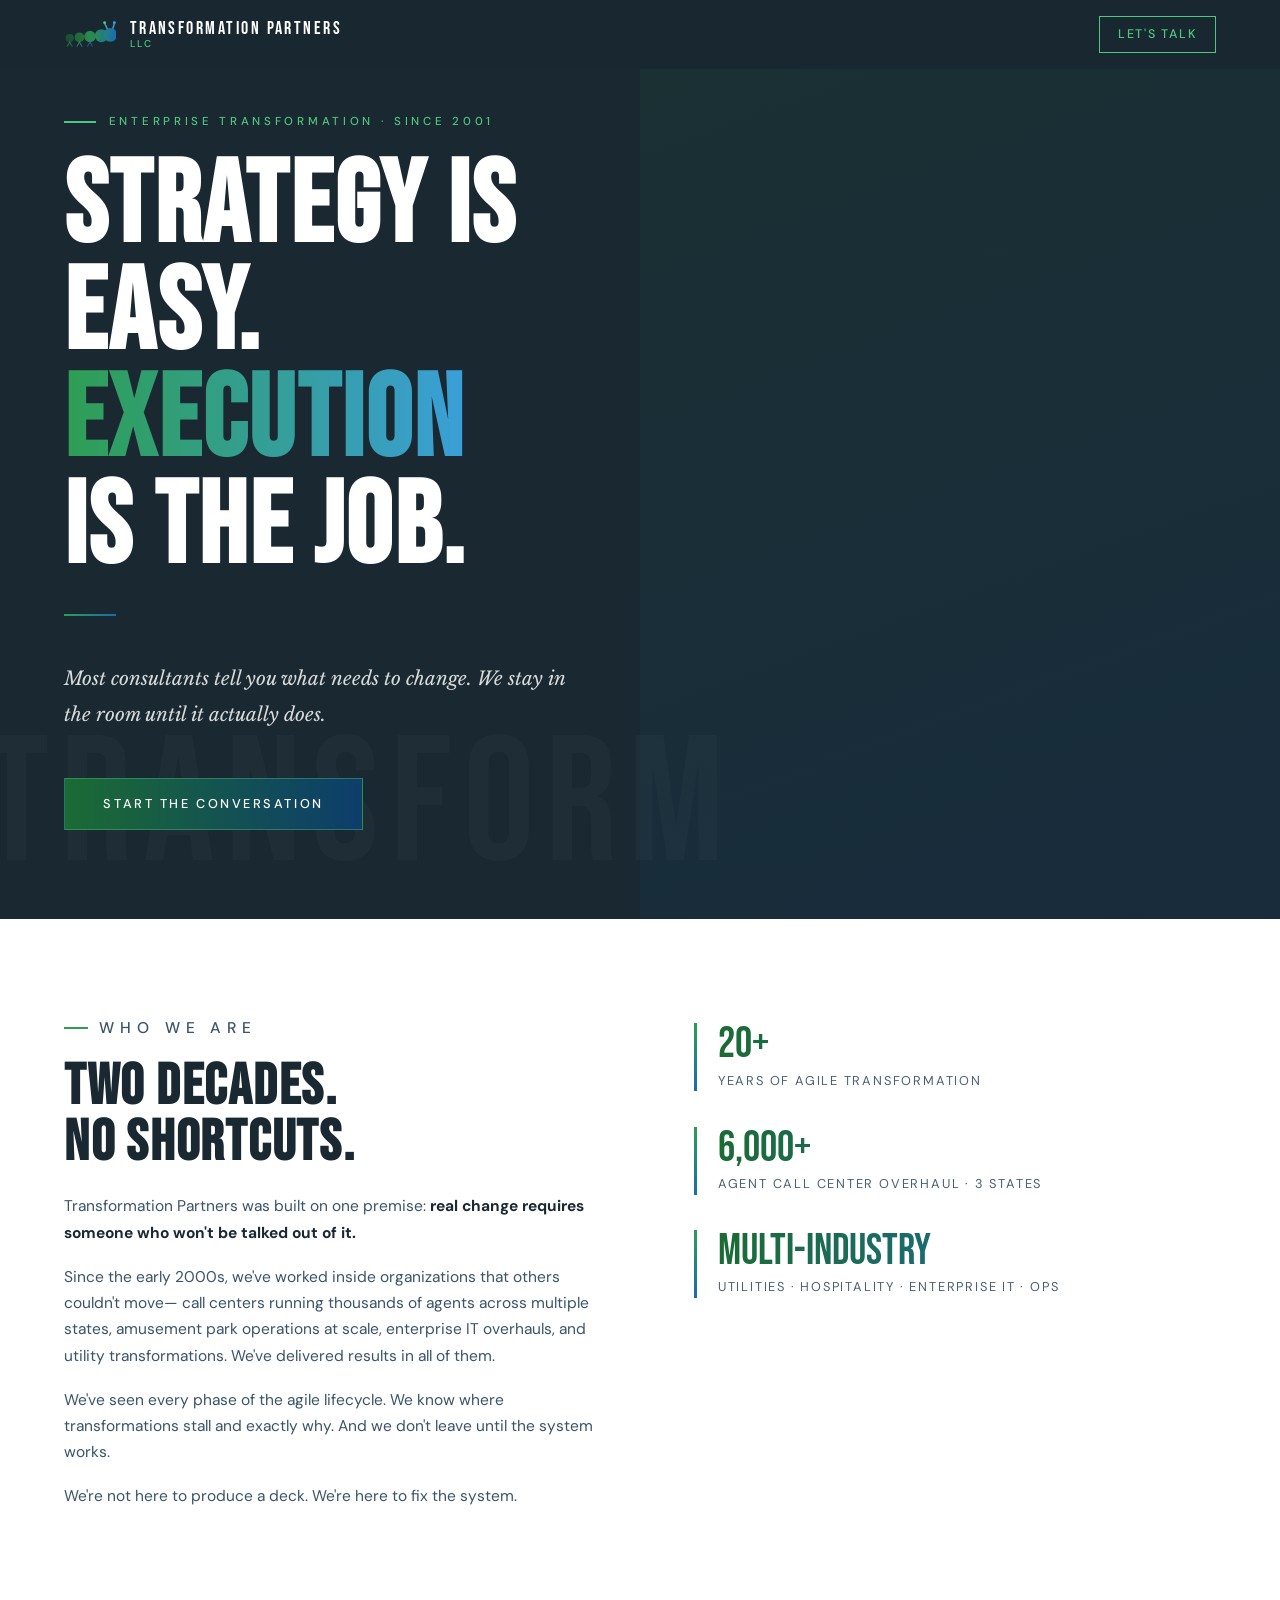
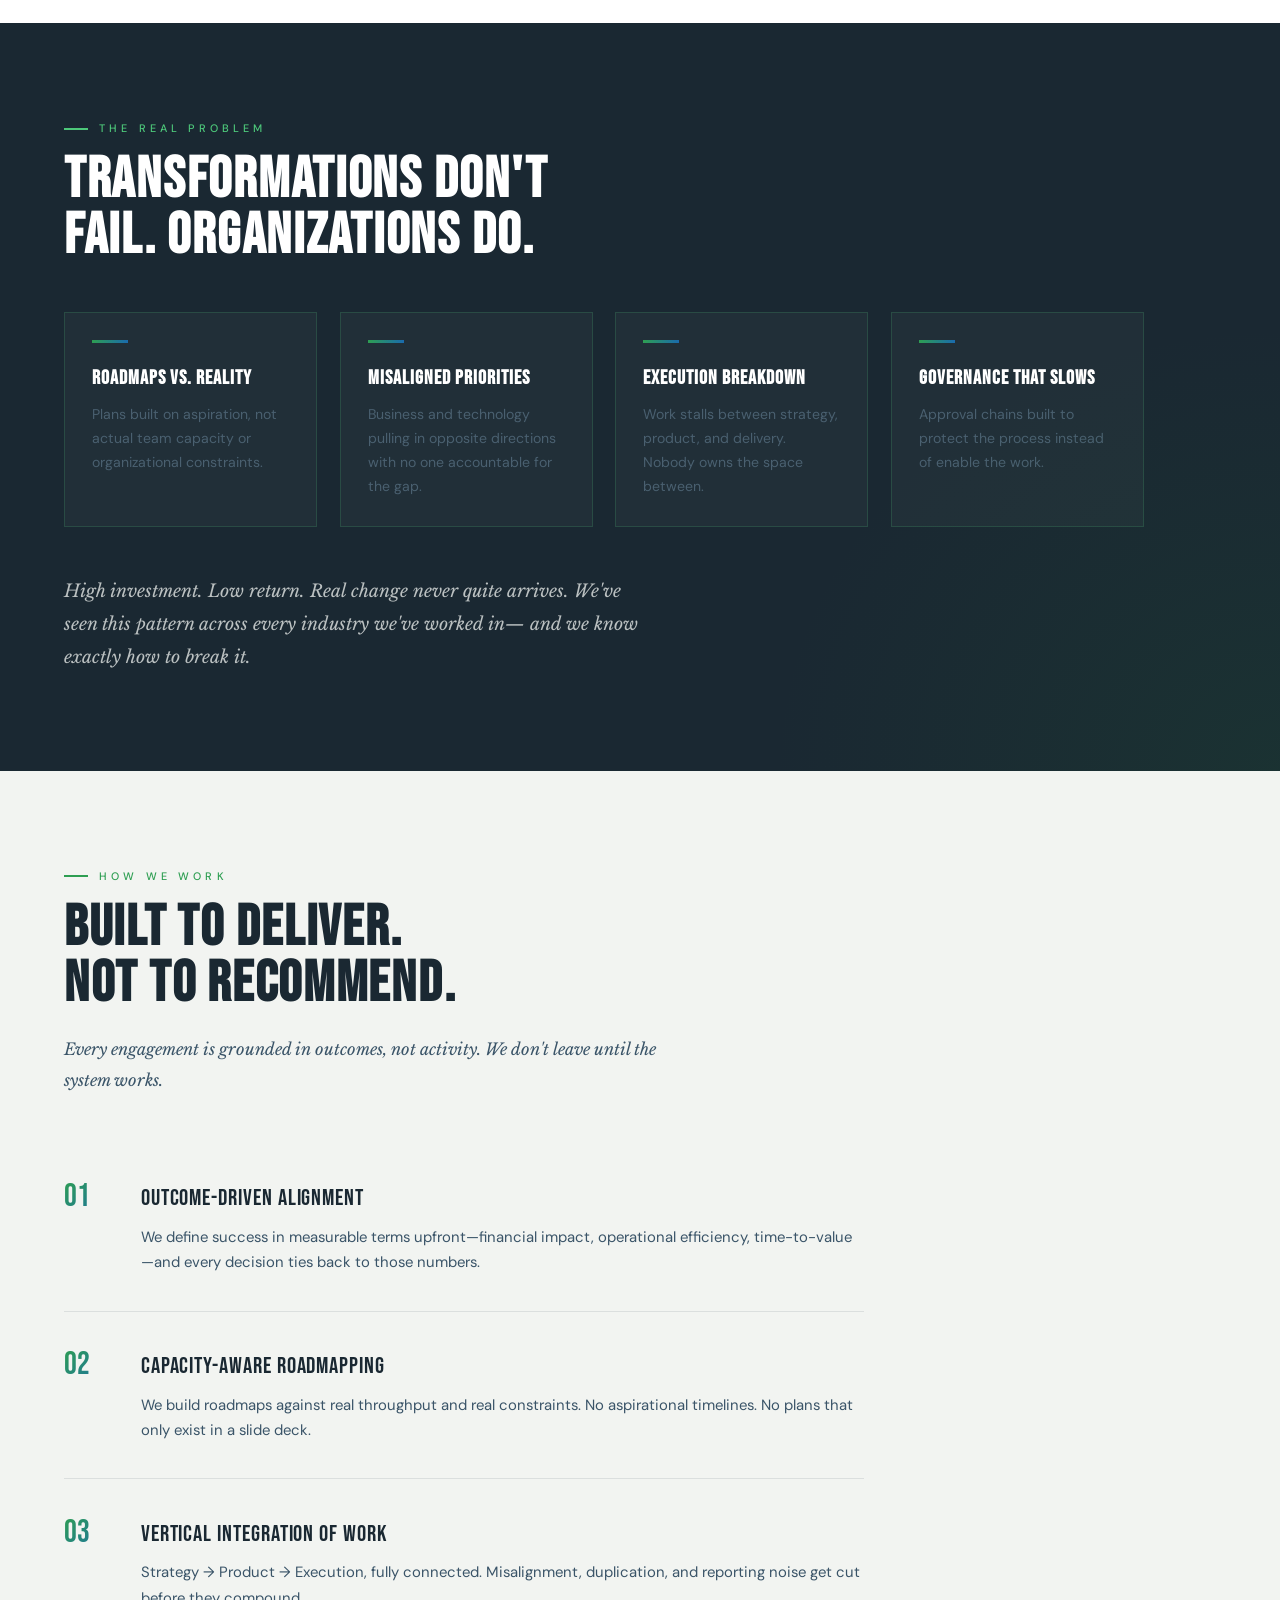
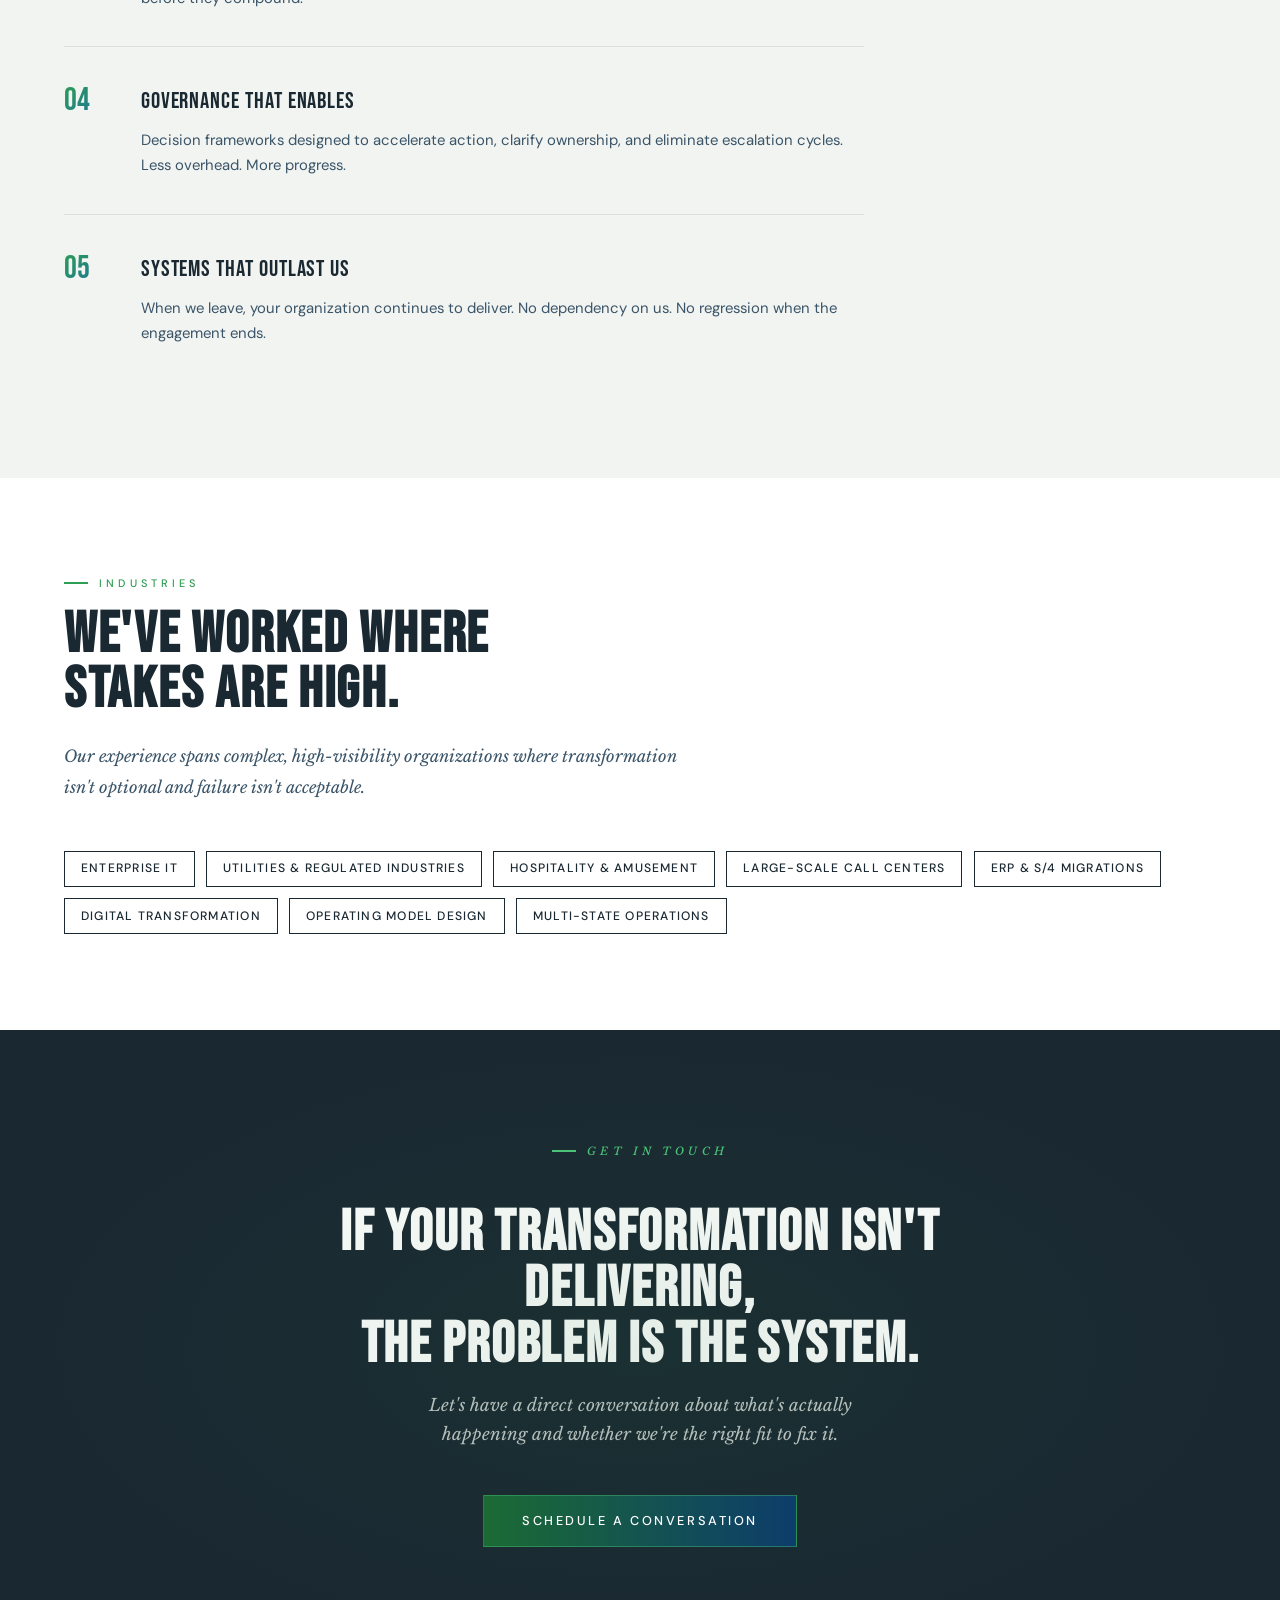
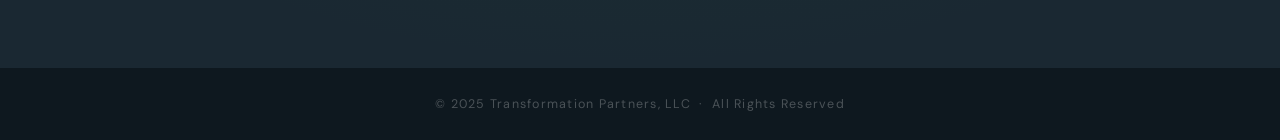
==== index.html @ 2685bff6 "Add files via upload" ====
<!DOCTYPE html>
<html lang="en">
<head>
  <meta charset="UTF-8" />
  <meta name="viewport" content="width=device-width, initial-scale=1.0" />
  <title>Transformation Partners, LLC</title>
  <link rel="preconnect" href="https://fonts.googleapis.com">
  <link href="https://fonts.googleapis.com/css2?family=Bebas+Neue&family=Libre+Baskerville:ital,wght@0,400;0,700;1,400&family=DM+Sans:wght@300;400;500&display=swap" rel="stylesheet">

  <style>
    /* =============================================
       EASY EDIT VARIABLES
       ============================================= */
    :root {
      --dark:        #1A2832;
      --ink:         #1C2E3A;
      --steel:       #3A5468;   /* lightened for readability on white */
      --green-deep:  #1B6B34;
      --green-mid:   #2E9E52;
      --green-bright:#4DC87A;
      --blue-deep:   #0D3D6B;
      --blue-mid:    #1A6BAD;
      --blue-bright: #3A9FD8;
      --offwhite:    #F2F4F1;
      --muted:       #4A6070;   /* darkened so it's readable on light backgrounds */
      --white:       #FFFFFF;

      --font-display: 'Bebas Neue', sans-serif;
      --font-serif:   'Libre Baskerville', serif;
      --font-body:    'DM Sans', sans-serif;
    }

    *, *::before, *::after { box-sizing: border-box; margin: 0; padding: 0; }
    html { scroll-behavior: smooth; }
    body {
      background: var(--offwhite);
      color: var(--ink);
      font-family: var(--font-body);
      font-size: 17px;
      line-height: 1.7;
    }

    /* ── NAV ── */
    nav {
      position: fixed;
      top: 0; left: 0; right: 0;
      z-index: 100;
      display: flex;
      justify-content: space-between;
      align-items: center;
      padding: 1rem 5vw;
      background: rgba(26, 40, 50, 0.97);
      backdrop-filter: blur(8px);
    }

    .nav-logo {
      display: flex;
      align-items: center;
      gap: 0.85rem;
      text-decoration: none;
    }

    .nav-wordmark {
      font-family: var(--font-display);
      font-size: 1.1rem;
      letter-spacing: 0.14em;
      color: var(--white);
      line-height: 1.1;
    }

    .nav-wordmark span {
      display: block;
      color: var(--green-bright);
      font-size: 0.62rem;
      letter-spacing: 0.28em;
      font-family: var(--font-body);
      font-weight: 500;
      text-transform: uppercase;
    }

    nav a.nav-cta {
      font-size: 0.78rem;
      font-weight: 500;
      letter-spacing: 0.14em;
      text-transform: uppercase;
      color: var(--green-bright);
      text-decoration: none;
      border: 1.5px solid var(--green-bright);
      padding: 0.42rem 1.1rem;
      transition: all 0.2s ease;
    }
    nav a.nav-cta:hover {
      background: var(--green-bright);
      color: var(--dark);
    }

    /* ── CATERPILLAR LOGO MARK ──
       Geometric segmented body reading left-to-right,
       each segment slightly larger = growth/forward motion.
       Antennae up = awareness/intelligence.
       Corporate, not cute.
    ── */
    .logo-mark {
      width: 52px;
      height: 36px;
      flex-shrink: 0;
    }

    /* ── HERO ── */
    #hero {
      min-height: 100vh;
      background: var(--dark);
      display: flex;
      align-items: center;
      padding: 7rem 5vw 5rem;
      position: relative;
      overflow: hidden;
    }

    /* diagonal gradient slash */
    #hero::before {
      content: '';
      position: absolute;
      top: 0; right: 0;
      width: 50vw; height: 100%;
      background: linear-gradient(160deg, rgba(30,107,52,0.12) 0%, rgba(13,61,107,0.18) 100%);
      pointer-events: none;
    }

    /* faint watermark */
    #hero::after {
      content: 'TRANSFORM';
      position: absolute;
      bottom: -2.5rem; left: -1rem;
      font-family: var(--font-display);
      font-size: clamp(5rem, 14vw, 13rem);
      color: rgba(255,255,255,0.025);
      letter-spacing: 0.06em;
      white-space: nowrap;
      pointer-events: none;
      user-select: none;
    }

    .hero-inner {
      max-width: 860px;
      position: relative;
      z-index: 2;
    }

    .hero-eyebrow {
      font-size: 0.72rem;
      font-weight: 500;
      letter-spacing: 0.32em;
      text-transform: uppercase;
      color: var(--green-bright);
      margin-bottom: 1.4rem;
      display: flex;
      align-items: center;
      gap: 0.8rem;
    }
    .hero-eyebrow::before {
      content: '';
      display: inline-block;
      width: 32px; height: 2px;
      background: var(--green-bright);
    }

    h1 {
      font-family: var(--font-display);
      font-size: clamp(3.8rem, 9vw, 7.5rem);
      line-height: 0.93;
      letter-spacing: 0.02em;
      color: var(--white);
      margin-bottom: 2rem;
    }

    h1 .accent {
      background: linear-gradient(90deg, var(--green-mid), var(--blue-bright));
      -webkit-background-clip: text;
      -webkit-text-fill-color: transparent;
      background-clip: text;
    }

    .hero-sub {
      font-family: var(--font-serif);
      font-size: clamp(1rem, 1.5vw, 1.18rem);
      font-style: italic;
      color: rgba(242,244,241,0.88);
      max-width: 520px;
      margin-bottom: 2.8rem;
      line-height: 1.9;
    }

    .hero-rule {
      width: 52px; height: 2px;
      background: linear-gradient(90deg, var(--green-mid), var(--blue-mid));
      margin-bottom: 2.8rem;
    }

    .btn-primary {
      display: inline-block;
      background: linear-gradient(90deg, var(--green-deep), var(--blue-deep));
      color: var(--white);
      font-family: var(--font-body);
      font-weight: 500;
      font-size: 0.8rem;
      letter-spacing: 0.2em;
      text-transform: uppercase;
      text-decoration: none;
      padding: 0.9rem 2.4rem;
      border: 1px solid rgba(77,200,122,0.4);
      transition: all 0.25s ease;
      position: relative;
      overflow: hidden;
    }
    .btn-primary::after {
      content: '';
      position: absolute;
      inset: 0;
      background: linear-gradient(90deg, var(--green-mid), var(--blue-mid));
      opacity: 0;
      transition: opacity 0.25s ease;
    }
    .btn-primary:hover::after { opacity: 1; }
    .btn-primary span { position: relative; z-index: 1; }

    /* ── SECTIONS ── */
    section { padding: 6rem 5vw; }

    .section-label {
      font-size: 0.68rem;
      font-weight: 500;
      letter-spacing: 0.38em;
      text-transform: uppercase;
      color: var(--green-mid);
      margin-bottom: 0.9rem;
      display: flex;
      align-items: center;
      gap: 0.7rem;
    }
    .section-label::before {
      content: '';
      display: inline-block;
      width: 24px; height: 2px;
      background: var(--green-mid);
    }

    h2 {
      font-family: var(--font-display);
      font-size: clamp(2.4rem, 4.5vw, 3.8rem);
      line-height: 0.97;
      letter-spacing: 0.03em;
      color: var(--dark);
      margin-bottom: 1.4rem;
    }

    .section-intro {
      font-family: var(--font-serif);
      font-style: italic;
      font-size: 1.02rem;
      color: var(--steel);
      max-width: 620px;
      margin-bottom: 3rem;
      line-height: 1.9;
    }

    /* ── ABOUT ── */
    #about { background: var(--white); }

    .about-grid {
      display: grid;
      grid-template-columns: 1.1fr 0.9fr;
      gap: 5rem;
      align-items: start;
      max-width: 1080px;
    }
    @media (max-width: 720px) {
      .about-grid { grid-template-columns: 1fr; gap: 2.5rem; }
    }

    .about-text p {
      color: var(--steel);
      margin-bottom: 1.1rem;
      font-size: 0.97rem;
    }
    .about-text strong { color: var(--dark); }

    .stat-col { display: flex; flex-direction: column; gap: 2.2rem; margin-top: 0.5rem; }

    .stat-item {
      padding-left: 1.3rem;
      border-left: 3px solid;
      border-image: linear-gradient(180deg, var(--green-mid), var(--blue-mid)) 1;
    }

    .stat-num {
      font-family: var(--font-display);
      font-size: 2.7rem;
      line-height: 1;
      background: linear-gradient(90deg, var(--green-deep), var(--blue-mid));
      -webkit-background-clip: text;
      -webkit-text-fill-color: transparent;
      background-clip: text;
    }

    .stat-label {
      font-size: 0.8rem;
      color: var(--muted);
      text-transform: uppercase;
      letter-spacing: 0.14em;
      margin-top: 0.2rem;
    }

    /* ── PROBLEM ── */
    #problem {
      background: var(--dark);
      position: relative;
      overflow: hidden;
    }
    #problem::before {
      content: '';
      position: absolute;
      bottom: 0; right: 0;
      width: 40vw; height: 60%;
      background: radial-gradient(ellipse at bottom right, rgba(30,107,52,0.15), transparent 70%);
      pointer-events: none;
    }

    #problem h2 { color: var(--white); }
    #problem .section-label { color: var(--green-bright); }
    #problem .section-label::before { background: var(--green-bright); }

    .problem-grid {
      display: grid;
      grid-template-columns: repeat(auto-fit, minmax(240px, 1fr));
      gap: 1.4rem;
      max-width: 1080px;
      margin-top: 3rem;
    }

    .problem-card {
      border: 1px solid rgba(77,200,122,0.18);
      padding: 1.7rem;
      background: rgba(255,255,255,0.03);
      transition: border-color 0.2s ease, background 0.2s ease;
    }
    .problem-card:hover {
      border-color: rgba(77,200,122,0.45);
      background: rgba(77,200,122,0.05);
    }

    .problem-card .p-icon {
      width: 36px; height: 3px;
      background: linear-gradient(90deg, var(--green-mid), var(--blue-mid));
      margin-bottom: 1.1rem;
    }

    .problem-card h3 {
      font-family: var(--font-display);
      font-size: 1.25rem;
      letter-spacing: 0.05em;
      color: var(--white);
      margin-bottom: 0.5rem;
    }

    .problem-card p {
      font-size: 0.88rem;
      color: var(--muted);
      line-height: 1.7;
    }

    .problem-kicker {
      margin-top: 3rem;
      font-family: var(--font-serif);
      font-style: italic;
      font-size: 1.1rem;
      color: rgba(242,244,241,0.75);
      max-width: 580px;
      line-height: 1.9;
    }

    /* ── METHOD ── */
    #method { background: var(--offwhite); }

    .method-list {
      max-width: 800px;
      counter-reset: method;
    }

    .method-item {
      display: grid;
      grid-template-columns: 3.2rem 1fr;
      gap: 1.6rem;
      padding: 2.2rem 0;
      border-bottom: 1px solid rgba(26,40,50,0.1);
      align-items: start;
    }
    .method-item:last-child { border-bottom: none; }

    .method-num {
      font-family: var(--font-display);
      font-size: 2rem;
      line-height: 1;
      background: linear-gradient(135deg, var(--green-mid), var(--blue-mid));
      -webkit-background-clip: text;
      -webkit-text-fill-color: transparent;
      background-clip: text;
      padding-top: 0.15rem;
    }

    .method-title {
      font-family: var(--font-display);
      font-size: 1.45rem;
      letter-spacing: 0.04em;
      color: var(--dark);
      margin-bottom: 0.4rem;
    }

    .method-desc {
      color: var(--steel);
      font-size: 0.93rem;
    }

    /* ── INDUSTRIES ── */
    #industries { background: var(--white); }

    .industry-tags {
      display: flex;
      flex-wrap: wrap;
      gap: 0.7rem;
      margin-top: 2.5rem;
    }

    .tag {
      font-size: 0.76rem;
      font-weight: 500;
      letter-spacing: 0.1em;
      text-transform: uppercase;
      color: var(--dark);
      border: 1.5px solid var(--dark);
      padding: 0.42rem 1rem;
      transition: all 0.18s ease;
    }
    .tag:hover {
      background: var(--dark);
      color: var(--green-bright);
    }

    /* ── CTA ── */
    #contact {
      background: var(--dark);
      text-align: center;
      padding: 7rem 5vw;
      position: relative;
      overflow: hidden;
    }
    #contact::before {
      content: '';
      position: absolute;
      inset: 0;
      background: radial-gradient(ellipse at center, rgba(30,107,52,0.12) 0%, transparent 70%);
      pointer-events: none;
    }
    #contact h2 { color: var(--white); max-width: 680px; margin: 0 auto 1.2rem; }
    #contact .section-label { color: var(--green-bright); justify-content: center; }
    #contact .section-label::before { background: var(--green-bright); }
    #contact p {
      color: rgba(242,244,241,0.78);
      max-width: 480px;
      margin: 0 auto 2.8rem;
      font-style: italic;
      font-family: var(--font-serif);
    }

    /* ── FOOTER ── */
    footer {
      background: #0E181F;
      color: rgba(255,255,255,0.25);
      font-size: 0.78rem;
      text-align: center;
      padding: 1.6rem 5vw;
      letter-spacing: 0.1em;
    }

    /* ── MOBILE ── */
    @media (max-width: 600px) {
      nav { padding: 0.85rem 4vw; }
      .nav-wordmark { font-size: 0.9rem; }
      .logo-mark { width: 40px; height: 28px; }

      #hero { padding: 6rem 6vw 4rem; }
      h1 { font-size: 3.2rem; line-height: 0.96; }
      .hero-sub { font-size: 1rem; color: rgba(242,244,241,0.92); }

      section { padding: 4rem 6vw; }
      h2 { font-size: 2.2rem; }

      .about-text p { font-size: 1rem; color: #3A5468; }
      .stat-num { font-size: 2.2rem; }
      .stat-label { font-size: 0.82rem; color: #3A5468; }

      .problem-card p { font-size: 0.95rem; color: #8EB0C4; }
      .problem-card h3 { font-size: 1.2rem; }
      .problem-kicker { font-size: 1rem; }

      .method-desc { font-size: 0.97rem; color: #3A5468; }
      .method-title { font-size: 1.3rem; }
      .section-intro { font-size: 1rem; color: #3A5468; }

      .tag { font-size: 0.78rem; }

      #contact p { font-size: 1rem; }
    }

    /* ── SCROLL FADE ── */
    .fade-in {
      opacity: 0;
      transform: translateY(20px);
      transition: opacity 0.6s ease, transform 0.6s ease;
    }
    .fade-in.visible { opacity: 1; transform: none; }
  </style>
</head>
<body>

  <!-- ═══ NAV ═══ -->
  <nav>
    <a href="#hero" class="nav-logo">
      <!--
        CATERPILLAR LOGO MARK
        Geometric segmented body: 5 circles increasing in size left-to-right
        = forward momentum + growth through stages.
        Two antennae = precision, awareness.
        No cute eyes. Corporate and clean.
        Colors: green-to-blue gradient across segments.
      -->
      <svg class="logo-mark" viewBox="0 0 64 38" fill="none" xmlns="http://www.w3.org/2000/svg">
        <defs>
          <linearGradient id="seg-grad" x1="0" y1="0" x2="64" y2="0" gradientUnits="userSpaceOnUse">
            <stop offset="0%" stop-color="#1B6B34"/>
            <stop offset="50%" stop-color="#2E9E52"/>
            <stop offset="100%" stop-color="#1A6BAD"/>
          </linearGradient>
          <linearGradient id="antenna-grad" x1="0" y1="0" x2="0" y2="1" gradientUnits="userSpaceOnUse">
            <stop offset="0%" stop-color="#4DC87A"/>
            <stop offset="100%" stop-color="#3A9FD8"/>
          </linearGradient>
        </defs>

        <!-- Antennae from head (rightmost segment) -->
        <!-- Left antenna -->
        <line x1="55" y1="16" x2="50" y2="6" stroke="url(#antenna-grad)" stroke-width="1.8" stroke-linecap="round"/>
        <circle cx="50" cy="5" r="1.8" fill="#4DC87A"/>
        <!-- Right antenna -->
        <line x1="59" y1="16" x2="62" y2="6" stroke="url(#antenna-grad)" stroke-width="1.8" stroke-linecap="round"/>
        <circle cx="62" cy="5" r="1.8" fill="#3A9FD8"/>

        <!-- Segments: smallest on left (tail), largest on right (head) -->
        <!-- Seg 1 — tail, r=5 -->
        <circle cx="7"  cy="24" r="5"   fill="url(#seg-grad)" opacity="0.55"/>
        <!-- Seg 2 — r=6 -->
        <circle cx="19" cy="23" r="6"   fill="url(#seg-grad)" opacity="0.7"/>
        <!-- Seg 3 — r=7 -->
        <circle cx="32" cy="22" r="7"   fill="url(#seg-grad)" opacity="0.85"/>
        <!-- Seg 4 — r=8 -->
        <circle cx="46" cy="21" r="8"   fill="url(#seg-grad)" opacity="0.92"/>
        <!-- Seg 5 — head, r=9 -->
        <circle cx="57" cy="20" r="8.5" fill="url(#seg-grad)"/>

        <!-- Tiny legs (3 pairs, short dashes below body) -->
        <line x1="7"  y1="29" x2="4"  y2="34" stroke="#2E9E52" stroke-width="1.4" stroke-linecap="round" opacity="0.6"/>
        <line x1="7"  y1="29" x2="10" y2="34" stroke="#2E9E52" stroke-width="1.4" stroke-linecap="round" opacity="0.6"/>
        <line x1="19" y1="29" x2="16" y2="34" stroke="#2E9E52" stroke-width="1.4" stroke-linecap="round" opacity="0.7"/>
        <line x1="19" y1="29" x2="22" y2="34" stroke="#2E9E52" stroke-width="1.4" stroke-linecap="round" opacity="0.7"/>
        <line x1="32" y1="29" x2="29" y2="34" stroke="#1A6BAD" stroke-width="1.4" stroke-linecap="round" opacity="0.75"/>
        <line x1="32" y1="29" x2="35" y2="34" stroke="#1A6BAD" stroke-width="1.4" stroke-linecap="round" opacity="0.75"/>
      </svg>

      <div class="nav-wordmark">
        Transformation Partners
        <span>LLC</span>
      </div>
    </a>
    <a href="#contact" class="nav-cta">Let's Talk</a>
  </nav>


  <!-- ═══ HERO ═══ -->
  <section id="hero">
    <div class="hero-inner">
      <p class="hero-eyebrow">Enterprise Transformation · Since 2001</p>
      <h1>Strategy Is<br/>Easy.<br/><span class="accent">Execution</span><br/>Is the Job.</h1>
      <div class="hero-rule"></div>
      <p class="hero-sub">
        Most consultants tell you what needs to change.
        We stay in the room until it actually does.
      </p>
      <a href="#contact" class="btn-primary"><span>Start the Conversation</span></a>
    </div>
  </section>


  <!-- ═══ ABOUT ═══ -->
  <section id="about">
    <div class="about-grid fade-in">
      <div class="about-text">
        <p class="section-label">Who We Are</p>
        <h2>Two Decades.<br/>No Shortcuts.</h2>
        <p>
          Transformation Partners was built on one premise:
          <strong>real change requires someone who won't be talked out of it.</strong>
        </p>
        <p>
          Since the early 2000s, we've worked inside organizations that others couldn't move—
          call centers running thousands of agents across multiple states,
          amusement park operations at scale, enterprise IT overhauls, and utility transformations.
          We've delivered results in all of them.
        </p>
        <p>
          We've seen every phase of the agile lifecycle. We know where transformations stall
          and exactly why. And we don't leave until the system works.
        </p>
        <p>
          We're not here to produce a deck. We're here to fix the system.
        </p>
      </div>
      <div class="stat-col">
        <div class="stat-item">
          <div class="stat-num">20+</div>
          <div class="stat-label">Years of Agile Transformation</div>
        </div>
        <div class="stat-item">
          <div class="stat-num">6,000+</div>
          <div class="stat-label">Agent Call Center Overhaul · 3 States</div>
        </div>
        <div class="stat-item">
          <div class="stat-num">Multi-Industry</div>
          <div class="stat-label">Utilities · Hospitality · Enterprise IT · Ops</div>
        </div>
      </div>
    </div>
  </section>


  <!-- ═══ PROBLEM ═══ -->
  <section id="problem">
    <p class="section-label">The Real Problem</p>
    <h2>Transformations Don't<br/>Fail. Organizations Do.</h2>
    <div class="problem-grid fade-in">
      <div class="problem-card">
        <div class="p-icon"></div>
        <h3>Roadmaps vs. Reality</h3>
        <p>Plans built on aspiration, not actual team capacity or organizational constraints.</p>
      </div>
      <div class="problem-card">
        <div class="p-icon"></div>
        <h3>Misaligned Priorities</h3>
        <p>Business and technology pulling in opposite directions with no one accountable for the gap.</p>
      </div>
      <div class="problem-card">
        <div class="p-icon"></div>
        <h3>Execution Breakdown</h3>
        <p>Work stalls between strategy, product, and delivery. Nobody owns the space between.</p>
      </div>
      <div class="problem-card">
        <div class="p-icon"></div>
        <h3>Governance That Slows</h3>
        <p>Approval chains built to protect the process instead of enable the work.</p>
      </div>
    </div>
    <p class="problem-kicker fade-in">
      High investment. Low return. Real change never quite arrives.
      We've seen this pattern across every industry we've worked in—
      and we know exactly how to break it.
    </p>
  </section>


  <!-- ═══ METHOD ═══ -->
  <section id="method">
    <p class="section-label">How We Work</p>
    <h2>Built to Deliver.<br/>Not to Recommend.</h2>
    <p class="section-intro">
      Every engagement is grounded in outcomes, not activity.
      We don't leave until the system works.
    </p>
    <div class="method-list fade-in">
      <div class="method-item">
        <div class="method-num">01</div>
        <div>
          <div class="method-title">Outcome-Driven Alignment</div>
          <p class="method-desc">We define success in measurable terms upfront—financial impact, operational efficiency, time-to-value—and every decision ties back to those numbers.</p>
        </div>
      </div>
      <div class="method-item">
        <div class="method-num">02</div>
        <div>
          <div class="method-title">Capacity-Aware Roadmapping</div>
          <p class="method-desc">We build roadmaps against real throughput and real constraints. No aspirational timelines. No plans that only exist in a slide deck.</p>
        </div>
      </div>
      <div class="method-item">
        <div class="method-num">03</div>
        <div>
          <div class="method-title">Vertical Integration of Work</div>
          <p class="method-desc">Strategy → Product → Execution, fully connected. Misalignment, duplication, and reporting noise get cut before they compound.</p>
        </div>
      </div>
      <div class="method-item">
        <div class="method-num">04</div>
        <div>
          <div class="method-title">Governance That Enables</div>
          <p class="method-desc">Decision frameworks designed to accelerate action, clarify ownership, and eliminate escalation cycles. Less overhead. More progress.</p>
        </div>
      </div>
      <div class="method-item">
        <div class="method-num">05</div>
        <div>
          <div class="method-title">Systems That Outlast Us</div>
          <p class="method-desc">When we leave, your organization continues to deliver. No dependency on us. No regression when the engagement ends.</p>
        </div>
      </div>
    </div>
  </section>


  <!-- ═══ INDUSTRIES ═══ -->
  <section id="industries">
    <p class="section-label">Industries</p>
    <h2>We've Worked Where<br/>Stakes Are High.</h2>
    <p class="section-intro">
      Our experience spans complex, high-visibility organizations where transformation
      isn't optional and failure isn't acceptable.
    </p>
    <div class="industry-tags fade-in">
      <span class="tag">Enterprise IT</span>
      <span class="tag">Utilities &amp; Regulated Industries</span>
      <span class="tag">Hospitality &amp; Amusement</span>
      <span class="tag">Large-Scale Call Centers</span>
      <span class="tag">ERP &amp; S/4 Migrations</span>
      <span class="tag">Digital Transformation</span>
      <span class="tag">Operating Model Design</span>
      <span class="tag">Multi-State Operations</span>
    </div>
  </section>


  <!-- ═══ CTA ═══ -->
  <section id="contact">
    <p class="section-label">Get in Touch</p>
    <h2>If Your Transformation Isn't Delivering,<br/>the Problem Is the System.</h2>
    <p>
      Let's have a direct conversation about what's actually happening
      and whether we're the right fit to fix it.
    </p>
    <!-- ✏️ EDIT: Replace with his real email or Calendly link -->
    <a href="mailto:contact@transformationpartners.com" class="btn-primary">
      <span>Schedule a Conversation</span>
    </a>
  </section>


  <!-- ═══ FOOTER ═══ -->
  <footer>
    <!-- ✏️ EDIT: Update year / contact email -->
    &copy; 2025 Transformation Partners, LLC &nbsp;·&nbsp; All Rights Reserved
  </footer>


  <script>
    const observer = new IntersectionObserver((entries) => {
      entries.forEach(e => {
        if (e.isIntersecting) {
          e.target.classList.add('visible');
          observer.unobserve(e.target);
        }
      });
    }, { threshold: 0.1 });
    document.querySelectorAll('.fade-in').forEach(el => observer.observe(el));
  </script>

</body>
</html>
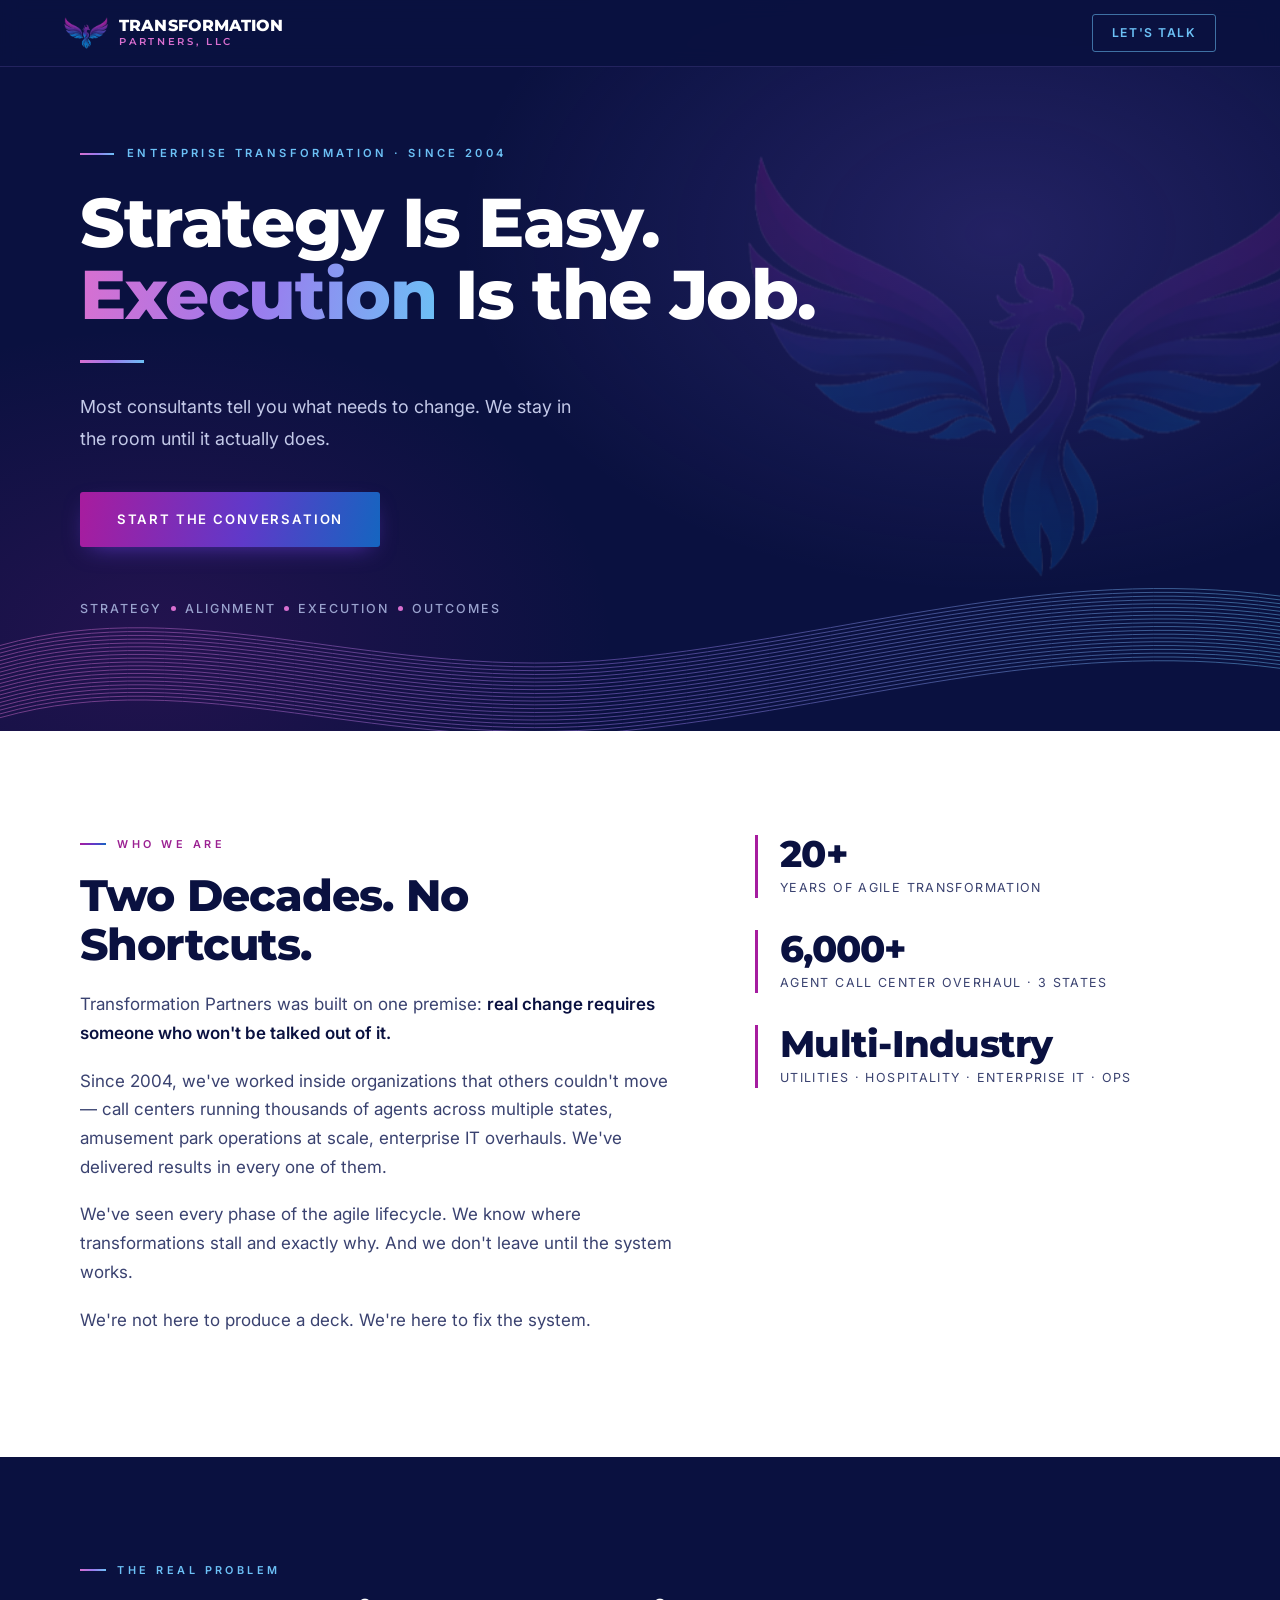
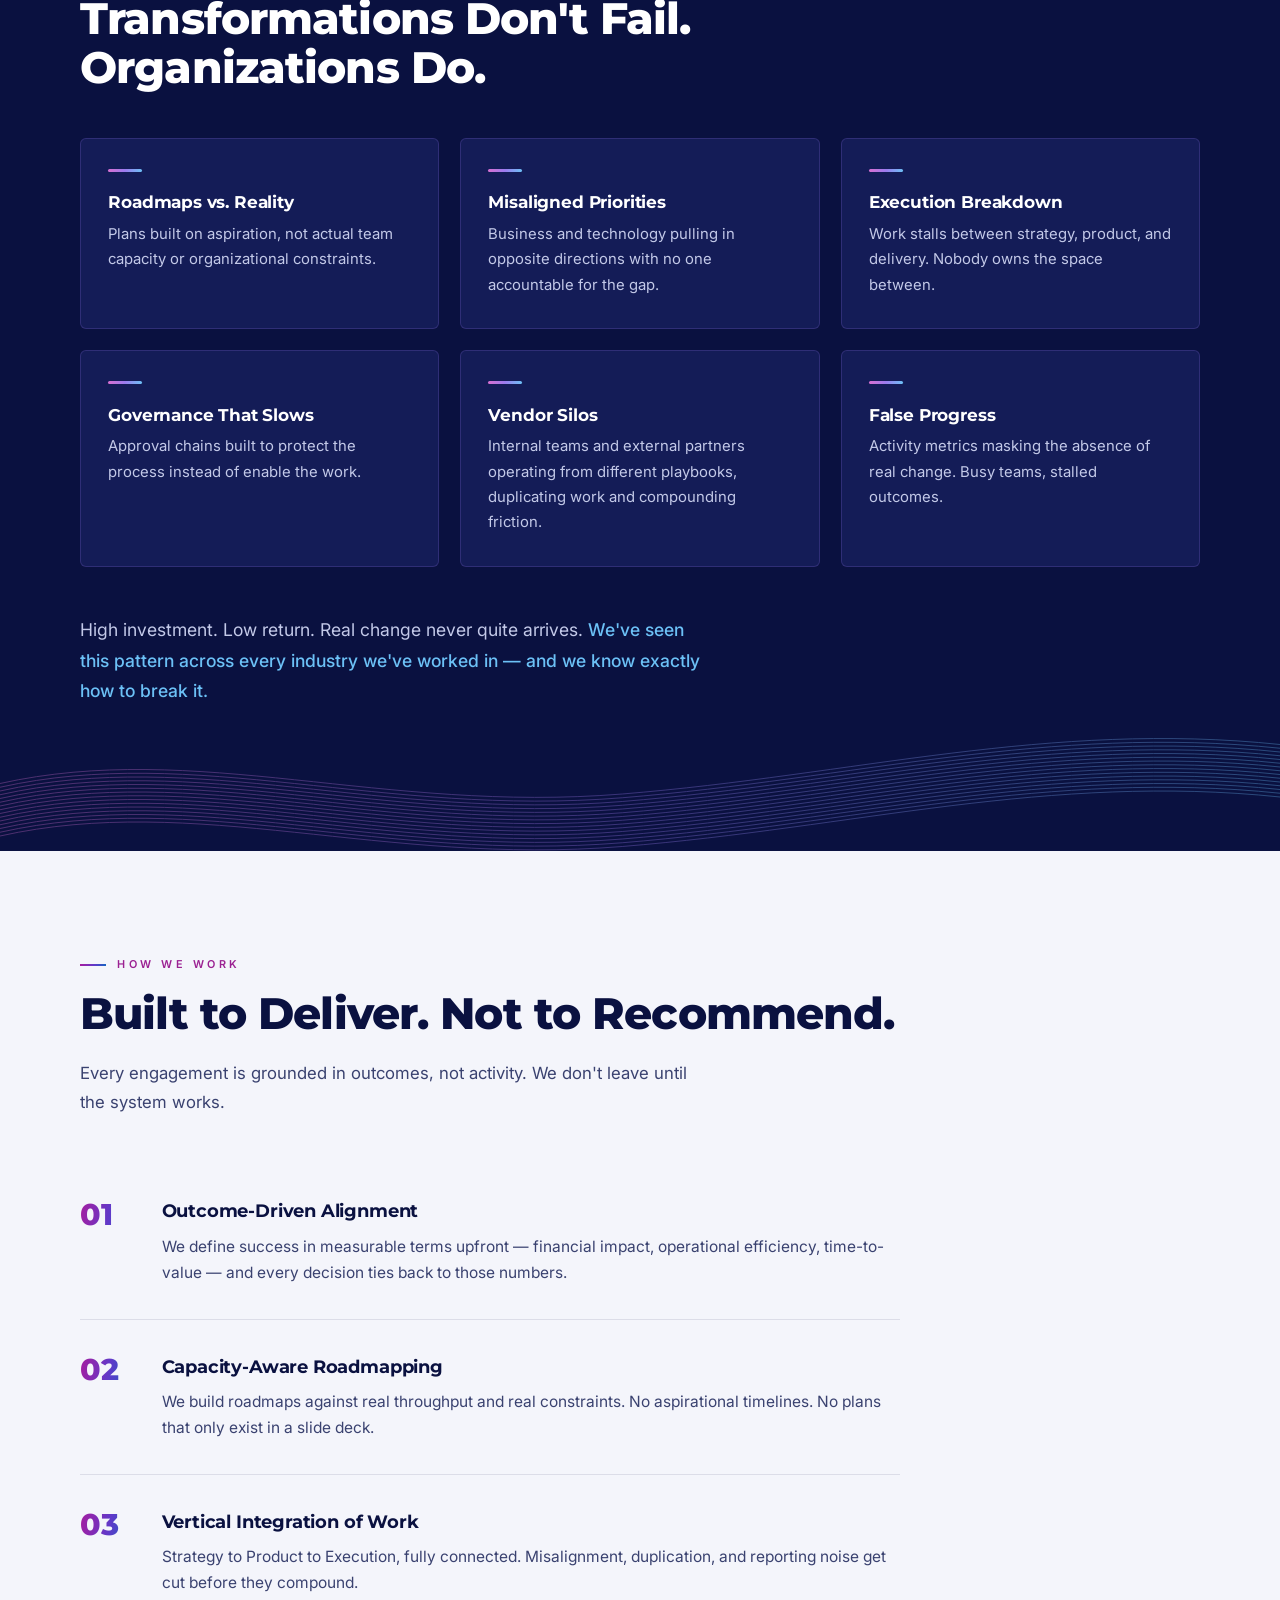
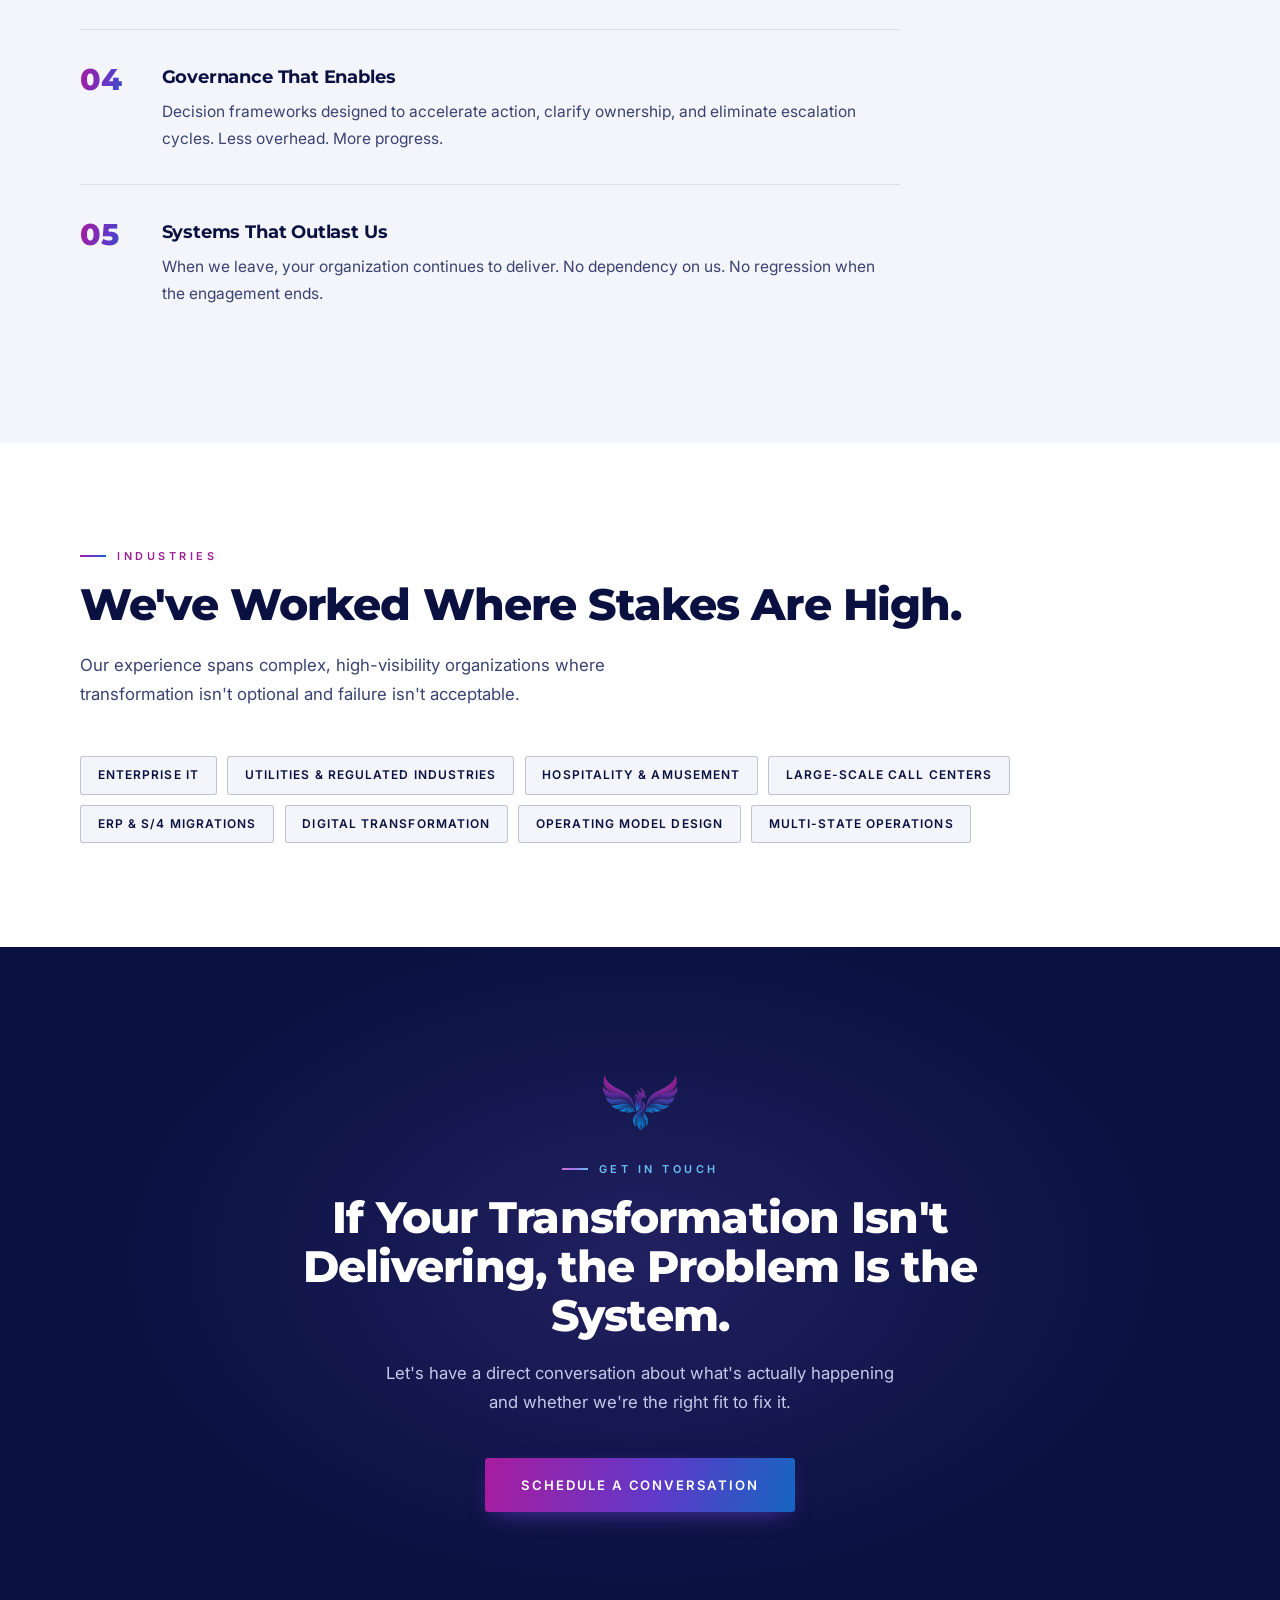
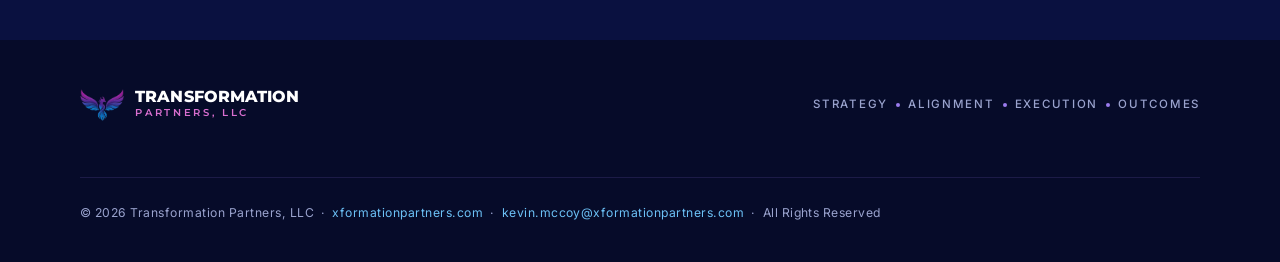
==== commit d1f8cff6: "Rebrand site with phoenix identity and accessible palette Redesign the visual layer around the Trans" ====
--- a/index.html
+++ b/index.html
@@ -3,626 +3,389 @@
 <head>
   <meta charset="UTF-8" />
   <meta name="viewport" content="width=device-width, initial-scale=1.0" />
-  <title>Transformation Partners, LLC</title>
+  <title>Transformation Partners, LLC — Enterprise Transformation That Actually Lands</title>
+  <meta name="description" content="Enterprise transformation consultancy since 2004. We don't hand you a deck and leave — we stay until the system works. Agile transformation, operating model design, and execution for utilities, hospitality, and enterprise IT." />
+  <link rel="canonical" href="https://xformationpartners.com/" />
+  <meta name="theme-color" content="#0A1140" />
+
+  <meta property="og:type" content="website" />
+  <meta property="og:site_name" content="Transformation Partners, LLC" />
+  <meta property="og:url" content="https://xformationpartners.com/" />
+  <meta property="og:title" content="Strategy Is Easy. Execution Is the Job." />
+  <meta property="og:description" content="Most consultants tell you what needs to change. We stay in the room until it actually does. Enterprise transformation since 2004." />
+  <meta property="og:image" content="https://xformationpartners.com/assets/og-image.jpg" />
+  <meta property="og:image:width" content="1200" />
+  <meta property="og:image:height" content="630" />
+  <meta property="og:image:alt" content="Transformation Partners, LLC — Strategy, Alignment, Execution, Outcomes" />
+  <meta name="twitter:card" content="summary_large_image" />
+  <meta name="twitter:title" content="Strategy Is Easy. Execution Is the Job." />
+  <meta name="twitter:description" content="Most consultants tell you what needs to change. We stay in the room until it actually does." />
+  <meta name="twitter:image" content="https://xformationpartners.com/assets/og-image.jpg" />
+
+  <link rel="icon" href="assets/favicon-32.png" sizes="32x32" type="image/png" />
+  <link rel="icon" href="assets/icon-512.png" sizes="512x512" type="image/png" />
+  <link rel="apple-touch-icon" href="assets/apple-touch-icon.png" />
+
   <link rel="preconnect" href="https://fonts.googleapis.com">
-  <link href="https://fonts.googleapis.com/css2?family=Bebas+Neue&family=Libre+Baskerville:ital,wght@0,400;0,700;1,400&family=DM+Sans:wght@300;400;500&display=swap" rel="stylesheet">
+  <link rel="preconnect" href="https://fonts.gstatic.com" crossorigin>
+  <link href="https://fonts.googleapis.com/css2?family=Montserrat:wght@600;700;800&family=Inter:ital,wght@0,300;0,400;0,500;0,600;1,400&display=swap" rel="stylesheet">
+
+  <script>document.documentElement.className += " js";</script>
 
   <style>
-    /* =============================================
-       EASY EDIT VARIABLES
-       ============================================= */
+    /* ============================================================
+       BRAND TOKENS — sampled from the Transformation Partners
+       phoenix mark and branded deck. Every text pairing below
+       meets or exceeds WCAG AA.
+       ============================================================ */
     :root {
-      --dark:        #1A2832;
-      --ink:         #1C2E3A;
-      --steel:       #3A5468;   /* lightened for readability on white */
-      --green-deep:  #1B6B34;
-      --green-mid:   #2E9E52;
-      --green-bright:#4DC87A;
-      --blue-deep:   #0D3D6B;
-      --blue-mid:    #1A6BAD;
-      --blue-bright: #3A9FD8;
-      --offwhite:    #F2F4F1;
-      --muted:       #4A6070;   /* darkened so it's readable on light backgrounds */
+      /* Surfaces */
+      --navy:        #0A1140;   /* primary dark surface */
+      --navy-card:   #141C57;   /* raised card on navy */
+      --navy-deep:   #060B29;   /* footer */
+      --paper:       #F4F5FB;   /* tinted light surface */
       --white:       #FFFFFF;
 
-      --font-display: 'Bebas Neue', sans-serif;
-      --font-serif:   'Libre Baskerville', serif;
-      --font-body:    'DM Sans', sans-serif;
+      /* Phoenix gradient — magenta -> violet -> blue */
+      --magenta:     #D96FD0;   /* 6.11:1 on navy */
+      --violet:      #9B7BEE;   /* 5.54:1 on navy */
+      --blue:        #6CC1F6;   /* 9.08:1 on navy */
+
+      /* Same hues, darkened for light surfaces */
+      --magenta-ink: #9B2192;   /* 6.38:1 on paper */
+      --violet-ink:  #5B3BC4;   /* 6.73:1 on paper */
+
+      /* Text */
+      --ink:         #0A1140;   /* 16.5:1 on paper */
+      --body:        #3A4270;   /*  8.8:1 on paper */
+      --on-dark:     #C3C9E8;   /* 11.0:1 on navy */
+      --muted-dark:  #9AA3CE;   /*  7.3:1 on navy */
+
+      /* Gradients */
+      --grad-bright: linear-gradient(100deg, #D96FD0 0%, #9B7BEE 50%, #6CC1F6 100%);
+      --grad-deep:   linear-gradient(100deg, #A81C9E 0%, #6039C9 55%, #1565C0 100%);
+
+      --wrap: 1120px;
     }
 
     *, *::before, *::after { box-sizing: border-box; margin: 0; padding: 0; }
-    html { scroll-behavior: smooth; }
+    html { scroll-behavior: smooth; scroll-padding-top: 96px; -webkit-text-size-adjust: 100%; }
     body {
-      background: var(--offwhite);
-      color: var(--ink);
-      font-family: var(--font-body);
-      font-size: 17px;
-      line-height: 1.7;
-    }
-
-    /* ── NAV ── */
+      background: var(--paper); color: var(--body);
+      font-family: "Inter", system-ui, -apple-system, "Segoe UI", sans-serif;
+      font-size: 17px; line-height: 1.7; -webkit-font-smoothing: antialiased;
+    }
+    img { max-width: 100%; display: block; }
+
+    /* Visible keyboard focus on every interactive element */
+    a:focus-visible {
+      outline: 3px solid var(--blue); outline-offset: 3px; border-radius: 2px;
+    }
+    .skip-link {
+      position: absolute; left: 1rem; top: -100px; z-index: 200;
+      background: var(--white); color: var(--ink); padding: 0.7rem 1.2rem;
+      font-weight: 600; font-size: 0.85rem; text-decoration: none;
+      transition: top 0.15s ease;
+    }
+    .skip-link:focus { top: 1rem; }
+
+    /* ---------- Brand lockup ---------- */
+    .brand { display: flex; align-items: center; gap: 0.7rem; text-decoration: none; }
+    .brand-mark { width: 44px; height: auto; flex-shrink: 0; }
+    .brand-name {
+      display: block; font-family: "Montserrat", sans-serif; font-weight: 800;
+      font-size: 1.02rem; letter-spacing: 0.005em; color: var(--white);
+      line-height: 1.1; white-space: nowrap;
+    }
+    .brand-sub {
+      display: block; font-family: "Montserrat", sans-serif; font-weight: 600;
+      font-size: 0.6rem; letter-spacing: 0.28em; color: var(--magenta);
+      line-height: 1.5; white-space: nowrap;
+    }
+
+    /* ---------- Nav ---------- */
     nav {
-      position: fixed;
-      top: 0; left: 0; right: 0;
-      z-index: 100;
-      display: flex;
-      justify-content: space-between;
-      align-items: center;
-      padding: 1rem 5vw;
-      background: rgba(26, 40, 50, 0.97);
-      backdrop-filter: blur(8px);
-    }
-
-    .nav-logo {
-      display: flex;
-      align-items: center;
-      gap: 0.85rem;
-      text-decoration: none;
-    }
-
-    .nav-wordmark {
-      font-family: var(--font-display);
-      font-size: 1.1rem;
-      letter-spacing: 0.14em;
-      color: var(--white);
-      line-height: 1.1;
-    }
-
-    .nav-wordmark span {
-      display: block;
-      color: var(--green-bright);
-      font-size: 0.62rem;
-      letter-spacing: 0.28em;
-      font-family: var(--font-body);
-      font-weight: 500;
-      text-transform: uppercase;
-    }
-
-    nav a.nav-cta {
-      font-size: 0.78rem;
-      font-weight: 500;
-      letter-spacing: 0.14em;
-      text-transform: uppercase;
-      color: var(--green-bright);
-      text-decoration: none;
-      border: 1.5px solid var(--green-bright);
-      padding: 0.42rem 1.1rem;
-      transition: all 0.2s ease;
-    }
-    nav a.nav-cta:hover {
-      background: var(--green-bright);
-      color: var(--dark);
-    }
-
-    /* ── CATERPILLAR LOGO MARK ──
-       Geometric segmented body reading left-to-right,
-       each segment slightly larger = growth/forward motion.
-       Antennae up = awareness/intelligence.
-       Corporate, not cute.
-    ── */
-    .logo-mark {
-      width: 52px;
-      height: 36px;
-      flex-shrink: 0;
-    }
-
-    /* ── HERO ── */
+      position: fixed; top: 0; left: 0; right: 0; z-index: 100;
+      display: flex; justify-content: space-between; align-items: center; gap: 1rem;
+      padding: 0.85rem 5vw;
+      background: rgba(10,17,64,0.94);
+      backdrop-filter: blur(10px); -webkit-backdrop-filter: blur(10px);
+      border-bottom: 1px solid rgba(155,123,238,0.18);
+    }
+    .nav-cta {
+      font-family: "Inter", sans-serif; font-size: 0.76rem; font-weight: 600;
+      letter-spacing: 0.13em; text-transform: uppercase; color: var(--blue);
+      text-decoration: none; border: 1.5px solid rgba(108,193,246,0.55);
+      padding: 0.5rem 1.15rem; border-radius: 3px; white-space: nowrap;
+      transition: background-color 0.2s ease, color 0.2s ease, border-color 0.2s ease;
+    }
+    .nav-cta:hover { background: var(--blue); color: var(--navy); border-color: var(--blue); }
+
+    /* ---------- Buttons ---------- */
+    .btn {
+      display: inline-block; background-image: var(--grad-deep); background-color: #6039C9;
+      color: var(--white); font-family: "Inter", sans-serif; font-weight: 600;
+      font-size: 0.82rem; letter-spacing: 0.14em; text-transform: uppercase;
+      text-decoration: none; padding: 1rem 2.3rem; border-radius: 3px;
+      box-shadow: 0 8px 24px -10px rgba(96,57,201,0.9);
+      transition: transform 0.2s ease, box-shadow 0.2s ease, filter 0.2s ease;
+    }
+    .btn:hover { filter: brightness(1.12); transform: translateY(-2px); box-shadow: 0 14px 30px -10px rgba(96,57,201,0.95); }
+
+    /* ---------- Wave motif (brand element) ---------- */
+    .wave { position: absolute; left: 0; right: 0; bottom: 0; width: 100%; height: auto; pointer-events: none; }
+    .wave-top { bottom: auto; top: 0; transform: scaleY(-1); }
+
+    /* ---------- Hero ---------- */
     #hero {
-      min-height: 100vh;
-      background: var(--dark);
-      display: flex;
-      align-items: center;
-      padding: 7rem 5vw 5rem;
-      position: relative;
-      overflow: hidden;
-    }
-
-    /* diagonal gradient slash */
-    #hero::before {
-      content: '';
-      position: absolute;
-      top: 0; right: 0;
-      width: 50vw; height: 100%;
-      background: linear-gradient(160deg, rgba(30,107,52,0.12) 0%, rgba(13,61,107,0.18) 100%);
-      pointer-events: none;
-    }
-
-    /* faint watermark */
-    #hero::after {
-      content: 'TRANSFORM';
-      position: absolute;
-      bottom: -2.5rem; left: -1rem;
-      font-family: var(--font-display);
-      font-size: clamp(5rem, 14vw, 13rem);
-      color: rgba(255,255,255,0.025);
-      letter-spacing: 0.06em;
-      white-space: nowrap;
-      pointer-events: none;
-      user-select: none;
-    }
-
-    .hero-inner {
-      max-width: 860px;
-      position: relative;
-      z-index: 2;
-    }
-
-    .hero-eyebrow {
-      font-size: 0.72rem;
-      font-weight: 500;
-      letter-spacing: 0.32em;
-      text-transform: uppercase;
-      color: var(--green-bright);
-      margin-bottom: 1.4rem;
-      display: flex;
-      align-items: center;
-      gap: 0.8rem;
-    }
-    .hero-eyebrow::before {
-      content: '';
-      display: inline-block;
-      width: 32px; height: 2px;
-      background: var(--green-bright);
-    }
-
+      position: relative; overflow: hidden;
+      background: var(--navy);
+      padding: 9rem 5vw 7rem;
+      display: flex; align-items: center;
+    }
+    .hero-glow {
+      position: absolute; inset: 0; pointer-events: none;
+      background:
+        radial-gradient(60% 70% at 78% 32%, rgba(123,92,224,0.22) 0%, rgba(10,17,64,0) 70%),
+        radial-gradient(50% 60% at 12% 88%, rgba(168,28,158,0.16) 0%, rgba(10,17,64,0) 72%);
+    }
+    .hero-phoenix {
+      position: absolute; right: -4%; top: 50%; transform: translateY(-50%);
+      width: min(46vw, 620px); opacity: 0.16; pointer-events: none;
+      filter: saturate(1.2);
+    }
+    .hero-inner { position: relative; z-index: 2; max-width: var(--wrap); margin: 0 auto; width: 100%; }
+    .hero-copy { max-width: 900px; }
+    .eyebrow {
+      display: flex; align-items: center; gap: 0.8rem;
+      font-size: 0.7rem; font-weight: 600; letter-spacing: 0.3em;
+      text-transform: uppercase; color: var(--blue); margin-bottom: 1.5rem;
+    }
+    .eyebrow::before { content: ""; width: 34px; height: 2px; background-image: var(--grad-bright); flex-shrink: 0; }
     h1 {
-      font-family: var(--font-display);
-      font-size: clamp(3.8rem, 9vw, 7.5rem);
-      line-height: 0.93;
-      letter-spacing: 0.02em;
-      color: var(--white);
-      margin-bottom: 2rem;
-    }
-
-    h1 .accent {
-      background: linear-gradient(90deg, var(--green-mid), var(--blue-bright));
-      -webkit-background-clip: text;
-      -webkit-text-fill-color: transparent;
-      background-clip: text;
-    }
-
+      font-family: "Montserrat", sans-serif; font-weight: 800;
+      font-size: clamp(2.4rem, 5.4vw, 4.35rem); line-height: 1.04;
+      letter-spacing: -0.02em; color: var(--white); margin-bottom: 1.8rem;
+    }
+    .accent { color: var(--violet); }
+    @supports (background-clip: text) or (-webkit-background-clip: text) {
+      .accent {
+        background-image: var(--grad-bright);
+        -webkit-background-clip: text; background-clip: text; color: transparent;
+      }
+    }
+    .hero-rule { width: 64px; height: 3px; background-image: var(--grad-bright); margin-bottom: 1.8rem; }
     .hero-sub {
-      font-family: var(--font-serif);
-      font-size: clamp(1rem, 1.5vw, 1.18rem);
-      font-style: italic;
-      color: rgba(242,244,241,0.88);
-      max-width: 520px;
-      margin-bottom: 2.8rem;
-      line-height: 1.9;
-    }
-
-    .hero-rule {
-      width: 52px; height: 2px;
-      background: linear-gradient(90deg, var(--green-mid), var(--blue-mid));
-      margin-bottom: 2.8rem;
-    }
-
-    .btn-primary {
-      display: inline-block;
-      background: linear-gradient(90deg, var(--green-deep), var(--blue-deep));
-      color: var(--white);
-      font-family: var(--font-body);
-      font-weight: 500;
-      font-size: 0.8rem;
-      letter-spacing: 0.2em;
-      text-transform: uppercase;
-      text-decoration: none;
-      padding: 0.9rem 2.4rem;
-      border: 1px solid rgba(77,200,122,0.4);
-      transition: all 0.25s ease;
-      position: relative;
-      overflow: hidden;
-    }
-    .btn-primary::after {
-      content: '';
-      position: absolute;
-      inset: 0;
-      background: linear-gradient(90deg, var(--green-mid), var(--blue-mid));
-      opacity: 0;
-      transition: opacity 0.25s ease;
-    }
-    .btn-primary:hover::after { opacity: 1; }
-    .btn-primary span { position: relative; z-index: 1; }
-
-    /* ── SECTIONS ── */
-    section { padding: 6rem 5vw; }
-
-    .section-label {
-      font-size: 0.68rem;
-      font-weight: 500;
-      letter-spacing: 0.38em;
-      text-transform: uppercase;
-      color: var(--green-mid);
-      margin-bottom: 0.9rem;
-      display: flex;
-      align-items: center;
-      gap: 0.7rem;
-    }
-    .section-label::before {
-      content: '';
-      display: inline-block;
-      width: 24px; height: 2px;
-      background: var(--green-mid);
-    }
-
+      font-size: 1.12rem; color: var(--on-dark); max-width: 520px;
+      margin-bottom: 2.4rem; line-height: 1.75;
+    }
+    .hero-tagline {
+      display: flex; flex-wrap: wrap; align-items: center; gap: 0.55rem;
+      margin-top: 3.2rem; font-size: 0.78rem; font-weight: 500;
+      letter-spacing: 0.16em; text-transform: uppercase; color: var(--muted-dark);
+    }
+    .hero-tagline .dot { width: 5px; height: 5px; border-radius: 50%; background: var(--magenta); flex-shrink: 0; }
+
+    /* ---------- Sections ---------- */
+    section { padding: 6.5rem 5vw; position: relative; }
+    .wrap { max-width: var(--wrap); margin: 0 auto; }
+    .label {
+      display: flex; align-items: center; gap: 0.7rem;
+      font-size: 0.68rem; font-weight: 600; letter-spacing: 0.32em;
+      text-transform: uppercase; color: var(--magenta-ink); margin-bottom: 1rem;
+    }
+    .label::before { content: ""; width: 26px; height: 2px; background-image: var(--grad-deep); flex-shrink: 0; }
     h2 {
-      font-family: var(--font-display);
-      font-size: clamp(2.4rem, 4.5vw, 3.8rem);
-      line-height: 0.97;
-      letter-spacing: 0.03em;
-      color: var(--dark);
-      margin-bottom: 1.4rem;
-    }
-
-    .section-intro {
-      font-family: var(--font-serif);
-      font-style: italic;
-      font-size: 1.02rem;
-      color: var(--steel);
-      max-width: 620px;
-      margin-bottom: 3rem;
-      line-height: 1.9;
-    }
-
-    /* ── ABOUT ── */
+      font-family: "Montserrat", sans-serif; font-weight: 800;
+      font-size: clamp(1.9rem, 3.4vw, 2.9rem); line-height: 1.12;
+      letter-spacing: -0.02em; color: var(--ink); margin-bottom: 1.3rem;
+    }
+    .intro { font-size: 1.05rem; color: var(--body); max-width: 620px; margin-bottom: 3rem; }
+
+    /* ---------- About ---------- */
     #about { background: var(--white); }
-
-    .about-grid {
-      display: grid;
-      grid-template-columns: 1.1fr 0.9fr;
-      gap: 5rem;
-      align-items: start;
-      max-width: 1080px;
-    }
-    @media (max-width: 720px) {
-      .about-grid { grid-template-columns: 1fr; gap: 2.5rem; }
-    }
-
-    .about-text p {
-      color: var(--steel);
-      margin-bottom: 1.1rem;
-      font-size: 0.97rem;
-    }
-    .about-text strong { color: var(--dark); }
-
-    .stat-col { display: flex; flex-direction: column; gap: 2.2rem; margin-top: 0.5rem; }
-
-    .stat-item {
-      padding-left: 1.3rem;
-      border-left: 3px solid;
-      border-image: linear-gradient(180deg, var(--green-mid), var(--blue-mid)) 1;
-    }
-
-    .stat-num {
-      font-family: var(--font-display);
-      font-size: 2.7rem;
-      line-height: 1;
-      background: linear-gradient(90deg, var(--green-deep), var(--blue-mid));
-      -webkit-background-clip: text;
-      -webkit-text-fill-color: transparent;
-      background-clip: text;
-    }
-
-    .stat-label {
-      font-size: 0.8rem;
-      color: var(--muted);
-      text-transform: uppercase;
-      letter-spacing: 0.14em;
-      margin-top: 0.2rem;
-    }
-
-    /* ── PROBLEM ── */
-    #problem {
-      background: var(--dark);
-      position: relative;
-      overflow: hidden;
-    }
-    #problem::before {
-      content: '';
-      position: absolute;
-      bottom: 0; right: 0;
-      width: 40vw; height: 60%;
-      background: radial-gradient(ellipse at bottom right, rgba(30,107,52,0.15), transparent 70%);
-      pointer-events: none;
-    }
-
+    .about-grid { display: grid; grid-template-columns: 1.15fr 0.85fr; gap: 4.5rem; align-items: start; }
+    .about-text p { margin-bottom: 1.15rem; }
+    .about-text strong { color: var(--ink); font-weight: 600; }
+    .stat-col { display: flex; flex-direction: column; gap: 2rem; }
+    .stat-item { padding-left: 1.4rem; border-left: 3px solid transparent;
+      border-image: var(--grad-deep) 1; }
+    .stat-num { font-family: "Montserrat", sans-serif; font-weight: 800; font-size: 2.3rem; line-height: 1.05; color: var(--ink); letter-spacing: -0.02em; }
+    .stat-label { font-size: 0.78rem; color: var(--body); text-transform: uppercase; letter-spacing: 0.11em; margin-top: 0.35rem; line-height: 1.5; }
+
+    /* ---------- Problem (dark) ---------- */
+    #problem { background: var(--navy); overflow: hidden; padding-bottom: 9rem; }
     #problem h2 { color: var(--white); }
-    #problem .section-label { color: var(--green-bright); }
-    #problem .section-label::before { background: var(--green-bright); }
-
-    .problem-grid {
-      display: grid;
-      grid-template-columns: repeat(auto-fit, minmax(240px, 1fr));
-      gap: 1.4rem;
-      max-width: 1080px;
-      margin-top: 3rem;
-    }
-
+    #problem .label { color: var(--blue); }
+    #problem .label::before { background-image: var(--grad-bright); }
+    .problem-grid { display: grid; grid-template-columns: repeat(auto-fit, minmax(300px, 1fr)); gap: 1.3rem; margin-top: 2.8rem; }
     .problem-card {
-      border: 1px solid rgba(77,200,122,0.18);
-      padding: 1.7rem;
-      background: rgba(255,255,255,0.03);
-      transition: border-color 0.2s ease, background 0.2s ease;
-    }
-    .problem-card:hover {
-      border-color: rgba(77,200,122,0.45);
-      background: rgba(77,200,122,0.05);
-    }
-
-    .problem-card .p-icon {
-      width: 36px; height: 3px;
-      background: linear-gradient(90deg, var(--green-mid), var(--blue-mid));
-      margin-bottom: 1.1rem;
-    }
-
-    .problem-card h3 {
-      font-family: var(--font-display);
-      font-size: 1.25rem;
-      letter-spacing: 0.05em;
-      color: var(--white);
-      margin-bottom: 0.5rem;
-    }
-
-    .problem-card p {
-      font-size: 0.88rem;
-      color: var(--muted);
-      line-height: 1.7;
-    }
-
-    .problem-kicker {
-      margin-top: 3rem;
-      font-family: var(--font-serif);
-      font-style: italic;
-      font-size: 1.1rem;
-      color: rgba(242,244,241,0.75);
-      max-width: 580px;
-      line-height: 1.9;
-    }
-
-    /* ── METHOD ── */
-    #method { background: var(--offwhite); }
-
-    .method-list {
-      max-width: 800px;
-      counter-reset: method;
-    }
-
+      background: var(--navy-card); border: 1px solid rgba(155,123,238,0.2);
+      border-radius: 6px; padding: 1.9rem 1.7rem;
+      transition: border-color 0.22s ease, transform 0.22s ease;
+    }
+    .problem-card:hover { border-color: rgba(155,123,238,0.55); transform: translateY(-3px); }
+    .p-bar { width: 34px; height: 3px; background-image: var(--grad-bright); margin-bottom: 1.2rem; border-radius: 2px; }
+    .problem-card h3 { font-family: "Montserrat", sans-serif; font-weight: 700; font-size: 1.06rem; letter-spacing: -0.01em; color: var(--white); margin-bottom: 0.55rem; line-height: 1.3; }
+    .problem-card p { font-size: 0.93rem; color: var(--on-dark); line-height: 1.7; }
+    .kicker { margin-top: 3rem; font-size: 1.1rem; color: var(--on-dark); max-width: 620px; line-height: 1.75; }
+    .kicker em { color: var(--blue); font-style: normal; font-weight: 500; }
+
+    /* ---------- Method ---------- */
+    #method { background: var(--paper); }
+    .method-list { max-width: 820px; }
     .method-item {
-      display: grid;
-      grid-template-columns: 3.2rem 1fr;
-      gap: 1.6rem;
-      padding: 2.2rem 0;
-      border-bottom: 1px solid rgba(26,40,50,0.1);
-      align-items: start;
+      display: grid; grid-template-columns: 3.4rem 1fr; gap: 1.7rem;
+      padding: 2rem 0; border-bottom: 1px solid rgba(10,17,64,0.1); align-items: start;
     }
     .method-item:last-child { border-bottom: none; }
-
     .method-num {
-      font-family: var(--font-display);
-      font-size: 2rem;
-      line-height: 1;
-      background: linear-gradient(135deg, var(--green-mid), var(--blue-mid));
-      -webkit-background-clip: text;
-      -webkit-text-fill-color: transparent;
-      background-clip: text;
-      padding-top: 0.15rem;
-    }
-
-    .method-title {
-      font-family: var(--font-display);
-      font-size: 1.45rem;
-      letter-spacing: 0.04em;
-      color: var(--dark);
-      margin-bottom: 0.4rem;
-    }
-
-    .method-desc {
-      color: var(--steel);
-      font-size: 0.93rem;
-    }
-
-    /* ── INDUSTRIES ── */
+      font-family: "Montserrat", sans-serif; font-weight: 800; font-size: 1.9rem;
+      line-height: 1; color: var(--violet-ink); padding-top: 0.2rem;
+    }
+    @supports (background-clip: text) or (-webkit-background-clip: text) {
+      .method-num { background-image: var(--grad-deep); -webkit-background-clip: text; background-clip: text; color: transparent; }
+    }
+    .method-title { font-family: "Montserrat", sans-serif; font-weight: 700; font-size: 1.14rem; color: var(--ink); margin-bottom: 0.4rem; letter-spacing: -0.01em; }
+    .method-desc { font-size: 0.97rem; color: var(--body); }
+
+    /* ---------- Industries ---------- */
     #industries { background: var(--white); }
-
-    .industry-tags {
-      display: flex;
-      flex-wrap: wrap;
-      gap: 0.7rem;
-      margin-top: 2.5rem;
-    }
-
+    .tags { display: flex; flex-wrap: wrap; gap: 0.65rem; margin-top: 2.2rem; }
     .tag {
-      font-size: 0.76rem;
-      font-weight: 500;
-      letter-spacing: 0.1em;
-      text-transform: uppercase;
-      color: var(--dark);
-      border: 1.5px solid var(--dark);
-      padding: 0.42rem 1rem;
-      transition: all 0.18s ease;
-    }
-    .tag:hover {
-      background: var(--dark);
-      color: var(--green-bright);
-    }
-
-    /* ── CTA ── */
-    #contact {
-      background: var(--dark);
-      text-align: center;
-      padding: 7rem 5vw;
-      position: relative;
-      overflow: hidden;
-    }
-    #contact::before {
-      content: '';
-      position: absolute;
-      inset: 0;
-      background: radial-gradient(ellipse at center, rgba(30,107,52,0.12) 0%, transparent 70%);
-      pointer-events: none;
-    }
-    #contact h2 { color: var(--white); max-width: 680px; margin: 0 auto 1.2rem; }
-    #contact .section-label { color: var(--green-bright); justify-content: center; }
-    #contact .section-label::before { background: var(--green-bright); }
-    #contact p {
-      color: rgba(242,244,241,0.78);
-      max-width: 480px;
-      margin: 0 auto 2.8rem;
-      font-style: italic;
-      font-family: var(--font-serif);
-    }
-
-    /* ── FOOTER ── */
-    footer {
-      background: #0E181F;
-      color: rgba(255,255,255,0.25);
-      font-size: 0.78rem;
-      text-align: center;
-      padding: 1.6rem 5vw;
-      letter-spacing: 0.1em;
-    }
-
-    /* ── MOBILE ── */
+      font-size: 0.75rem; font-weight: 600; letter-spacing: 0.09em;
+      text-transform: uppercase; color: var(--ink);
+      border: 1.5px solid rgba(10,17,64,0.22); border-radius: 3px;
+      padding: 0.5rem 1.05rem; background: var(--paper);
+    }
+
+    /* ---------- Contact ---------- */
+    #contact { background: var(--navy); text-align: center; padding: 8rem 5vw; overflow: hidden; }
+    .contact-glow {
+      position: absolute; inset: 0; pointer-events: none;
+      background: radial-gradient(ellipse 60% 70% at 50% 45%, rgba(123,92,224,0.2) 0%, rgba(10,17,64,0) 70%);
+    }
+    #contact .wrap { position: relative; z-index: 1; }
+    #contact .label { color: var(--blue); justify-content: center; }
+    #contact .label::before { background-image: var(--grad-bright); }
+    #contact h2 { color: var(--white); max-width: 720px; margin: 0 auto 1.2rem; }
+    #contact .intro { color: var(--on-dark); max-width: 520px; margin: 0 auto 2.6rem; }
+    .contact-phoenix { width: 76px; margin: 0 auto 1.8rem; opacity: 0.95; }
+
+    /* ---------- Footer ---------- */
+    footer { background: var(--navy-deep); padding: 3rem 5vw 2.4rem; }
+    .footer-inner { max-width: var(--wrap); margin: 0 auto; display: flex; flex-wrap: wrap; gap: 1.5rem 2.5rem; align-items: center; justify-content: space-between; }
+    .footer-tagline { display: flex; flex-wrap: wrap; align-items: center; gap: 0.5rem; font-size: 0.72rem; font-weight: 500; letter-spacing: 0.15em; text-transform: uppercase; color: var(--muted-dark); }
+    .footer-tagline .dot { width: 4px; height: 4px; border-radius: 50%; background: var(--violet); flex-shrink: 0; }
+    .footer-legal { width: 100%; margin-top: 2rem; padding-top: 1.6rem; border-top: 1px solid rgba(155,123,238,0.15); font-size: 0.76rem; color: var(--muted-dark); letter-spacing: 0.04em; }
+    .footer-legal a { color: var(--blue); text-decoration: none; }
+    .footer-legal a:hover { text-decoration: underline; }
+
+    /* ---------- Reveal (JS-gated so no-JS still shows everything) ---------- */
+    .js .reveal { opacity: 0; transform: translateY(18px); transition: opacity 0.6s ease, transform 0.6s ease; }
+    .js .reveal.visible { opacity: 1; transform: none; }
+
+    /* ---------- Responsive ---------- */
+    @media (max-width: 860px) {
+      .about-grid { grid-template-columns: 1fr; gap: 2.8rem; }
+      .hero-phoenix { opacity: 0.1; right: -18%; width: 78vw; }
+    }
     @media (max-width: 600px) {
-      nav { padding: 0.85rem 4vw; }
-      .nav-wordmark { font-size: 0.9rem; }
-      .logo-mark { width: 40px; height: 28px; }
-
-      #hero { padding: 6rem 6vw 4rem; }
-      h1 { font-size: 3.2rem; line-height: 0.96; }
-      .hero-sub { font-size: 1rem; color: rgba(242,244,241,0.92); }
-
-      section { padding: 4rem 6vw; }
-      h2 { font-size: 2.2rem; }
-
-      .about-text p { font-size: 1rem; color: #3A5468; }
-      .stat-num { font-size: 2.2rem; }
-      .stat-label { font-size: 0.82rem; color: #3A5468; }
-
-      .problem-card p { font-size: 0.95rem; color: #8EB0C4; }
-      .problem-card h3 { font-size: 1.2rem; }
-      .problem-kicker { font-size: 1rem; }
-
-      .method-desc { font-size: 0.97rem; color: #3A5468; }
-      .method-title { font-size: 1.3rem; }
-      .section-intro { font-size: 1rem; color: #3A5468; }
-
-      .tag { font-size: 0.78rem; }
-
-      #contact p { font-size: 1rem; }
-    }
-
-    /* ── SCROLL FADE ── */
-    .fade-in {
-      opacity: 0;
-      transform: translateY(20px);
-      transition: opacity 0.6s ease, transform 0.6s ease;
-    }
-    .fade-in.visible { opacity: 1; transform: none; }
+      body { font-size: 16px; }
+      nav { padding: 0.7rem 5vw; }
+      .brand-mark { width: 36px; }
+      .brand-name { font-size: 0.85rem; }
+      .brand-sub { font-size: 0.52rem; letter-spacing: 0.22em; }
+      .nav-cta { font-size: 0.68rem; padding: 0.45rem 0.85rem; letter-spacing: 0.1em; }
+      #hero { padding: 7.5rem 6vw 5rem; }
+      section { padding: 4.5rem 6vw; }
+      #problem { padding-bottom: 7rem; }
+      #contact { padding: 5.5rem 6vw; }
+      .hero-sub { font-size: 1.05rem; }
+      .method-item { grid-template-columns: 2.6rem 1fr; gap: 1.1rem; }
+      .footer-inner { flex-direction: column; align-items: flex-start; }
+    }
+
+    @media (prefers-reduced-motion: reduce) {
+      html { scroll-behavior: auto; }
+      .js .reveal { opacity: 1 !important; transform: none !important; }
+      *, *::before, *::after {
+        animation-duration: 0.01ms !important; animation-iteration-count: 1 !important;
+        transition-duration: 0.01ms !important; scroll-behavior: auto !important;
+      }
+      .btn:hover, .problem-card:hover { transform: none; }
+    }
   </style>
 </head>
 <body>
 
-  <!-- ═══ NAV ═══ -->
+  <a href="#main" class="skip-link">Skip to content</a>
+
+  <!-- Reusable brand wave motif -->
+  <svg width="0" height="0" style="position:absolute" aria-hidden="true" focusable="false">
+    <defs>
+      <path id="tp-wave" d="M0,110 C220,52 430,150 700,124 C960,99 1180,26 1440,58" />
+      <linearGradient id="tp-wave-grad" x1="0" y1="0" x2="1" y2="0">
+        <stop offset="0%"   stop-color="#D96FD0" />
+        <stop offset="50%"  stop-color="#9B7BEE" />
+        <stop offset="100%" stop-color="#6CC1F6" />
+      </linearGradient>
+    </defs>
+  </svg>
+
   <nav>
-    <a href="#hero" class="nav-logo">
-      <!--
-        CATERPILLAR LOGO MARK
-        Geometric segmented body: 5 circles increasing in size left-to-right
-        = forward momentum + growth through stages.
-        Two antennae = precision, awareness.
-        No cute eyes. Corporate and clean.
-        Colors: green-to-blue gradient across segments.
-      -->
-      <svg class="logo-mark" viewBox="0 0 64 38" fill="none" xmlns="http://www.w3.org/2000/svg">
-        <defs>
-          <linearGradient id="seg-grad" x1="0" y1="0" x2="64" y2="0" gradientUnits="userSpaceOnUse">
-            <stop offset="0%" stop-color="#1B6B34"/>
-            <stop offset="50%" stop-color="#2E9E52"/>
-            <stop offset="100%" stop-color="#1A6BAD"/>
-          </linearGradient>
-          <linearGradient id="antenna-grad" x1="0" y1="0" x2="0" y2="1" gradientUnits="userSpaceOnUse">
-            <stop offset="0%" stop-color="#4DC87A"/>
-            <stop offset="100%" stop-color="#3A9FD8"/>
-          </linearGradient>
-        </defs>
-
-        <!-- Antennae from head (rightmost segment) -->
-        <!-- Left antenna -->
-        <line x1="55" y1="16" x2="50" y2="6" stroke="url(#antenna-grad)" stroke-width="1.8" stroke-linecap="round"/>
-        <circle cx="50" cy="5" r="1.8" fill="#4DC87A"/>
-        <!-- Right antenna -->
-        <line x1="59" y1="16" x2="62" y2="6" stroke="url(#antenna-grad)" stroke-width="1.8" stroke-linecap="round"/>
-        <circle cx="62" cy="5" r="1.8" fill="#3A9FD8"/>
-
-        <!-- Segments: smallest on left (tail), largest on right (head) -->
-        <!-- Seg 1 — tail, r=5 -->
-        <circle cx="7"  cy="24" r="5"   fill="url(#seg-grad)" opacity="0.55"/>
-        <!-- Seg 2 — r=6 -->
-        <circle cx="19" cy="23" r="6"   fill="url(#seg-grad)" opacity="0.7"/>
-        <!-- Seg 3 — r=7 -->
-        <circle cx="32" cy="22" r="7"   fill="url(#seg-grad)" opacity="0.85"/>
-        <!-- Seg 4 — r=8 -->
-        <circle cx="46" cy="21" r="8"   fill="url(#seg-grad)" opacity="0.92"/>
-        <!-- Seg 5 — head, r=9 -->
-        <circle cx="57" cy="20" r="8.5" fill="url(#seg-grad)"/>
-
-        <!-- Tiny legs (3 pairs, short dashes below body) -->
-        <line x1="7"  y1="29" x2="4"  y2="34" stroke="#2E9E52" stroke-width="1.4" stroke-linecap="round" opacity="0.6"/>
-        <line x1="7"  y1="29" x2="10" y2="34" stroke="#2E9E52" stroke-width="1.4" stroke-linecap="round" opacity="0.6"/>
-        <line x1="19" y1="29" x2="16" y2="34" stroke="#2E9E52" stroke-width="1.4" stroke-linecap="round" opacity="0.7"/>
-        <line x1="19" y1="29" x2="22" y2="34" stroke="#2E9E52" stroke-width="1.4" stroke-linecap="round" opacity="0.7"/>
-        <line x1="32" y1="29" x2="29" y2="34" stroke="#1A6BAD" stroke-width="1.4" stroke-linecap="round" opacity="0.75"/>
-        <line x1="32" y1="29" x2="35" y2="34" stroke="#1A6BAD" stroke-width="1.4" stroke-linecap="round" opacity="0.75"/>
-      </svg>
-
-      <div class="nav-wordmark">
-        Transformation Partners
-        <span>LLC</span>
-      </div>
+    <a href="#hero" class="brand" aria-label="Transformation Partners, LLC — home">
+      <img src="assets/phoenix.png" alt="" class="brand-mark" width="460" height="336" />
+      <span>
+        <span class="brand-name">TRANSFORMATION</span>
+        <span class="brand-sub">PARTNERS, LLC</span>
+      </span>
     </a>
-    <a href="#contact" class="nav-cta">Let's Talk</a>
+    <a href="mailto:kevin.mccoy@xformationpartners.com" class="nav-cta">Let's Talk</a>
   </nav>
 
-
-  <!-- ═══ HERO ═══ -->
+  <main id="main">
+
   <section id="hero">
+    <div class="hero-glow" aria-hidden="true"></div>
+    <img src="assets/phoenix.png" alt="" class="hero-phoenix" aria-hidden="true" />
     <div class="hero-inner">
-      <p class="hero-eyebrow">Enterprise Transformation · Since 2001</p>
-      <h1>Strategy Is<br/>Easy.<br/><span class="accent">Execution</span><br/>Is the Job.</h1>
-      <div class="hero-rule"></div>
-      <p class="hero-sub">
-        Most consultants tell you what needs to change.
-        We stay in the room until it actually does.
-      </p>
-      <a href="#contact" class="btn-primary"><span>Start the Conversation</span></a>
-    </div>
+      <div class="hero-copy">
+        <p class="eyebrow">Enterprise Transformation &middot; Since 2004</p>
+        <h1>Strategy Is Easy.<br /><span class="accent">Execution</span> Is the Job.</h1>
+        <div class="hero-rule"></div>
+        <p class="hero-sub">Most consultants tell you what needs to change. We stay in the room until it actually does.</p>
+        <a href="mailto:kevin.mccoy@xformationpartners.com" class="btn">Start the Conversation</a>
+        <p class="hero-tagline">
+          <span>Strategy</span><span class="dot" aria-hidden="true"></span>
+          <span>Alignment</span><span class="dot" aria-hidden="true"></span>
+          <span>Execution</span><span class="dot" aria-hidden="true"></span>
+          <span>Outcomes</span>
+        </p>
+      </div>
+    </div>
+    <svg class="wave" viewBox="0 0 1440 200" preserveAspectRatio="none" aria-hidden="true" focusable="false" style="height:190px">
+      <g fill="none" stroke="url(#tp-wave-grad)" stroke-width="1" opacity="0.5">
+        <use href="#tp-wave" y="0"/><use href="#tp-wave" y="4"/><use href="#tp-wave" y="8"/>
+        <use href="#tp-wave" y="12"/><use href="#tp-wave" y="16"/><use href="#tp-wave" y="20"/>
+        <use href="#tp-wave" y="24"/><use href="#tp-wave" y="28"/><use href="#tp-wave" y="32"/>
+        <use href="#tp-wave" y="36"/><use href="#tp-wave" y="40"/><use href="#tp-wave" y="44"/>
+        <use href="#tp-wave" y="48"/><use href="#tp-wave" y="52"/><use href="#tp-wave" y="56"/>
+        <use href="#tp-wave" y="60"/><use href="#tp-wave" y="64"/><use href="#tp-wave" y="68"/>
+        <use href="#tp-wave" y="72"/><use href="#tp-wave" y="76"/>
+      </g>
+    </svg>
   </section>
 
-
-  <!-- ═══ ABOUT ═══ -->
   <section id="about">
-    <div class="about-grid fade-in">
+    <div class="wrap about-grid reveal">
       <div class="about-text">
-        <p class="section-label">Who We Are</p>
-        <h2>Two Decades.<br/>No Shortcuts.</h2>
-        <p>
-          Transformation Partners was built on one premise:
-          <strong>real change requires someone who won't be talked out of it.</strong>
-        </p>
-        <p>
-          Since the early 2000s, we've worked inside organizations that others couldn't move—
-          call centers running thousands of agents across multiple states,
-          amusement park operations at scale, enterprise IT overhauls, and utility transformations.
-          We've delivered results in all of them.
-        </p>
-        <p>
-          We've seen every phase of the agile lifecycle. We know where transformations stall
-          and exactly why. And we don't leave until the system works.
-        </p>
-        <p>
-          We're not here to produce a deck. We're here to fix the system.
-        </p>
+        <p class="label">Who We Are</p>
+        <h2>Two Decades. No Shortcuts.</h2>
+        <p>Transformation Partners was built on one premise: <strong>real change requires someone who won't be talked out of it.</strong></p>
+        <p>Since 2004, we've worked inside organizations that others couldn't move — call centers running thousands of agents across multiple states, amusement park operations at scale, enterprise IT overhauls. We've delivered results in every one of them.</p>
+        <p>We've seen every phase of the agile lifecycle. We know where transformations stall and exactly why. And we don't leave until the system works.</p>
+        <p>We're not here to produce a deck. We're here to fix the system.</p>
       </div>
       <div class="stat-col">
         <div class="stat-item">
@@ -631,152 +394,205 @@
         </div>
         <div class="stat-item">
           <div class="stat-num">6,000+</div>
-          <div class="stat-label">Agent Call Center Overhaul · 3 States</div>
+          <div class="stat-label">Agent Call Center Overhaul &middot; 3 States</div>
         </div>
         <div class="stat-item">
           <div class="stat-num">Multi-Industry</div>
-          <div class="stat-label">Utilities · Hospitality · Enterprise IT · Ops</div>
+          <div class="stat-label">Utilities &middot; Hospitality &middot; Enterprise IT &middot; Ops</div>
         </div>
       </div>
     </div>
   </section>
 
-
-  <!-- ═══ PROBLEM ═══ -->
   <section id="problem">
-    <p class="section-label">The Real Problem</p>
-    <h2>Transformations Don't<br/>Fail. Organizations Do.</h2>
-    <div class="problem-grid fade-in">
-      <div class="problem-card">
-        <div class="p-icon"></div>
-        <h3>Roadmaps vs. Reality</h3>
-        <p>Plans built on aspiration, not actual team capacity or organizational constraints.</p>
-      </div>
-      <div class="problem-card">
-        <div class="p-icon"></div>
-        <h3>Misaligned Priorities</h3>
-        <p>Business and technology pulling in opposite directions with no one accountable for the gap.</p>
-      </div>
-      <div class="problem-card">
-        <div class="p-icon"></div>
-        <h3>Execution Breakdown</h3>
-        <p>Work stalls between strategy, product, and delivery. Nobody owns the space between.</p>
-      </div>
-      <div class="problem-card">
-        <div class="p-icon"></div>
-        <h3>Governance That Slows</h3>
-        <p>Approval chains built to protect the process instead of enable the work.</p>
-      </div>
-    </div>
-    <p class="problem-kicker fade-in">
-      High investment. Low return. Real change never quite arrives.
-      We've seen this pattern across every industry we've worked in—
-      and we know exactly how to break it.
-    </p>
+    <div class="wrap">
+      <p class="label">The Real Problem</p>
+      <h2>Transformations Don't Fail.<br />Organizations Do.</h2>
+      <div class="problem-grid reveal">
+        <div class="problem-card">
+          <div class="p-bar"></div>
+          <h3>Roadmaps vs. Reality</h3>
+          <p>Plans built on aspiration, not actual team capacity or organizational constraints.</p>
+        </div>
+        <div class="problem-card">
+          <div class="p-bar"></div>
+          <h3>Misaligned Priorities</h3>
+          <p>Business and technology pulling in opposite directions with no one accountable for the gap.</p>
+        </div>
+        <div class="problem-card">
+          <div class="p-bar"></div>
+          <h3>Execution Breakdown</h3>
+          <p>Work stalls between strategy, product, and delivery. Nobody owns the space between.</p>
+        </div>
+        <div class="problem-card">
+          <div class="p-bar"></div>
+          <h3>Governance That Slows</h3>
+          <p>Approval chains built to protect the process instead of enable the work.</p>
+        </div>
+        <div class="problem-card">
+          <div class="p-bar"></div>
+          <h3>Vendor Silos</h3>
+          <p>Internal teams and external partners operating from different playbooks, duplicating work and compounding friction.</p>
+        </div>
+        <div class="problem-card">
+          <div class="p-bar"></div>
+          <h3>False Progress</h3>
+          <p>Activity metrics masking the absence of real change. Busy teams, stalled outcomes.</p>
+        </div>
+      </div>
+      <p class="kicker reveal">High investment. Low return. Real change never quite arrives. <em>We've seen this pattern across every industry we've worked in — and we know exactly how to break it.</em></p>
+    </div>
+    <svg class="wave" viewBox="0 0 1440 200" preserveAspectRatio="none" aria-hidden="true" focusable="false" style="height:150px">
+      <g fill="none" stroke="url(#tp-wave-grad)" stroke-width="1" opacity="0.4">
+        <use href="#tp-wave" y="0"/><use href="#tp-wave" y="5"/><use href="#tp-wave" y="10"/>
+        <use href="#tp-wave" y="15"/><use href="#tp-wave" y="20"/><use href="#tp-wave" y="25"/>
+        <use href="#tp-wave" y="30"/><use href="#tp-wave" y="35"/><use href="#tp-wave" y="40"/>
+        <use href="#tp-wave" y="45"/><use href="#tp-wave" y="50"/><use href="#tp-wave" y="55"/>
+        <use href="#tp-wave" y="60"/><use href="#tp-wave" y="65"/><use href="#tp-wave" y="70"/>
+      </g>
+    </svg>
   </section>
 
-
-  <!-- ═══ METHOD ═══ -->
   <section id="method">
-    <p class="section-label">How We Work</p>
-    <h2>Built to Deliver.<br/>Not to Recommend.</h2>
-    <p class="section-intro">
-      Every engagement is grounded in outcomes, not activity.
-      We don't leave until the system works.
-    </p>
-    <div class="method-list fade-in">
-      <div class="method-item">
-        <div class="method-num">01</div>
-        <div>
-          <div class="method-title">Outcome-Driven Alignment</div>
-          <p class="method-desc">We define success in measurable terms upfront—financial impact, operational efficiency, time-to-value—and every decision ties back to those numbers.</p>
-        </div>
-      </div>
-      <div class="method-item">
-        <div class="method-num">02</div>
-        <div>
-          <div class="method-title">Capacity-Aware Roadmapping</div>
-          <p class="method-desc">We build roadmaps against real throughput and real constraints. No aspirational timelines. No plans that only exist in a slide deck.</p>
-        </div>
-      </div>
-      <div class="method-item">
-        <div class="method-num">03</div>
-        <div>
-          <div class="method-title">Vertical Integration of Work</div>
-          <p class="method-desc">Strategy → Product → Execution, fully connected. Misalignment, duplication, and reporting noise get cut before they compound.</p>
-        </div>
-      </div>
-      <div class="method-item">
-        <div class="method-num">04</div>
-        <div>
-          <div class="method-title">Governance That Enables</div>
-          <p class="method-desc">Decision frameworks designed to accelerate action, clarify ownership, and eliminate escalation cycles. Less overhead. More progress.</p>
-        </div>
-      </div>
-      <div class="method-item">
-        <div class="method-num">05</div>
-        <div>
-          <div class="method-title">Systems That Outlast Us</div>
-          <p class="method-desc">When we leave, your organization continues to deliver. No dependency on us. No regression when the engagement ends.</p>
+    <div class="wrap">
+      <p class="label">How We Work</p>
+      <h2>Built to Deliver. Not to Recommend.</h2>
+      <p class="intro">Every engagement is grounded in outcomes, not activity. We don't leave until the system works.</p>
+      <div class="method-list reveal">
+        <div class="method-item">
+          <div class="method-num">01</div>
+          <div>
+            <h3 class="method-title">Outcome-Driven Alignment</h3>
+            <p class="method-desc">We define success in measurable terms upfront — financial impact, operational efficiency, time-to-value — and every decision ties back to those numbers.</p>
+          </div>
+        </div>
+        <div class="method-item">
+          <div class="method-num">02</div>
+          <div>
+            <h3 class="method-title">Capacity-Aware Roadmapping</h3>
+            <p class="method-desc">We build roadmaps against real throughput and real constraints. No aspirational timelines. No plans that only exist in a slide deck.</p>
+          </div>
+        </div>
+        <div class="method-item">
+          <div class="method-num">03</div>
+          <div>
+            <h3 class="method-title">Vertical Integration of Work</h3>
+            <p class="method-desc">Strategy to Product to Execution, fully connected. Misalignment, duplication, and reporting noise get cut before they compound.</p>
+          </div>
+        </div>
+        <div class="method-item">
+          <div class="method-num">04</div>
+          <div>
+            <h3 class="method-title">Governance That Enables</h3>
+            <p class="method-desc">Decision frameworks designed to accelerate action, clarify ownership, and eliminate escalation cycles. Less overhead. More progress.</p>
+          </div>
+        </div>
+        <div class="method-item">
+          <div class="method-num">05</div>
+          <div>
+            <h3 class="method-title">Systems That Outlast Us</h3>
+            <p class="method-desc">When we leave, your organization continues to deliver. No dependency on us. No regression when the engagement ends.</p>
+          </div>
         </div>
       </div>
     </div>
   </section>
 
-
-  <!-- ═══ INDUSTRIES ═══ -->
   <section id="industries">
-    <p class="section-label">Industries</p>
-    <h2>We've Worked Where<br/>Stakes Are High.</h2>
-    <p class="section-intro">
-      Our experience spans complex, high-visibility organizations where transformation
-      isn't optional and failure isn't acceptable.
-    </p>
-    <div class="industry-tags fade-in">
-      <span class="tag">Enterprise IT</span>
-      <span class="tag">Utilities &amp; Regulated Industries</span>
-      <span class="tag">Hospitality &amp; Amusement</span>
-      <span class="tag">Large-Scale Call Centers</span>
-      <span class="tag">ERP &amp; S/4 Migrations</span>
-      <span class="tag">Digital Transformation</span>
-      <span class="tag">Operating Model Design</span>
-      <span class="tag">Multi-State Operations</span>
+    <div class="wrap">
+      <p class="label">Industries</p>
+      <h2>We've Worked Where Stakes Are High.</h2>
+      <p class="intro">Our experience spans complex, high-visibility organizations where transformation isn't optional and failure isn't acceptable.</p>
+      <div class="tags reveal">
+        <span class="tag">Enterprise IT</span>
+        <span class="tag">Utilities &amp; Regulated Industries</span>
+        <span class="tag">Hospitality &amp; Amusement</span>
+        <span class="tag">Large-Scale Call Centers</span>
+        <span class="tag">ERP &amp; S/4 Migrations</span>
+        <span class="tag">Digital Transformation</span>
+        <span class="tag">Operating Model Design</span>
+        <span class="tag">Multi-State Operations</span>
+      </div>
     </div>
   </section>
 
-
-  <!-- ═══ CTA ═══ -->
   <section id="contact">
-    <p class="section-label">Get in Touch</p>
-    <h2>If Your Transformation Isn't Delivering,<br/>the Problem Is the System.</h2>
-    <p>
-      Let's have a direct conversation about what's actually happening
-      and whether we're the right fit to fix it.
-    </p>
-    <!-- ✏️ EDIT: Replace with his real email or Calendly link -->
-    <a href="mailto:contact@transformationpartners.com" class="btn-primary">
-      <span>Schedule a Conversation</span>
-    </a>
+    <div class="contact-glow" aria-hidden="true"></div>
+    <div class="wrap">
+      <img src="assets/phoenix.png" alt="" class="contact-phoenix" />
+      <p class="label">Get in Touch</p>
+      <h2>If Your Transformation Isn't Delivering, the Problem Is the System.</h2>
+      <p class="intro">Let's have a direct conversation about what's actually happening and whether we're the right fit to fix it.</p>
+      <a href="mailto:kevin.mccoy@xformationpartners.com" class="btn">Schedule a Conversation</a>
+    </div>
   </section>
 
-
-  <!-- ═══ FOOTER ═══ -->
+  </main>
+
   <footer>
-    <!-- ✏️ EDIT: Update year / contact email -->
-    &copy; 2025 Transformation Partners, LLC &nbsp;·&nbsp; All Rights Reserved
+    <div class="footer-inner">
+      <div class="brand">
+        <img src="assets/phoenix.png" alt="" class="brand-mark" width="460" height="336" />
+        <span>
+          <span class="brand-name">TRANSFORMATION</span>
+          <span class="brand-sub">PARTNERS, LLC</span>
+        </span>
+      </div>
+      <p class="footer-tagline">
+        <span>Strategy</span><span class="dot" aria-hidden="true"></span>
+        <span>Alignment</span><span class="dot" aria-hidden="true"></span>
+        <span>Execution</span><span class="dot" aria-hidden="true"></span>
+        <span>Outcomes</span>
+      </p>
+      <p class="footer-legal">
+        &copy; 2026 Transformation Partners, LLC &nbsp;&middot;&nbsp;
+        <a href="https://xformationpartners.com/">xformationpartners.com</a> &nbsp;&middot;&nbsp;
+        <a href="mailto:kevin.mccoy@xformationpartners.com">kevin.mccoy@xformationpartners.com</a> &nbsp;&middot;&nbsp;
+        All Rights Reserved
+      </p>
+    </div>
   </footer>
 
+  <script type="application/ld+json">
+  {
+    "@context": "https://schema.org",
+    "@type": "ProfessionalService",
+    "name": "Transformation Partners, LLC",
+    "alternateName": "Transformation Partners",
+    "url": "https://xformationpartners.com/",
+    "logo": "https://xformationpartners.com/assets/icon-512.png",
+    "image": "https://xformationpartners.com/assets/og-image.jpg",
+    "email": "kevin.mccoy@xformationpartners.com",
+    "foundingDate": "2004",
+    "slogan": "Strategy Is Easy. Execution Is the Job.",
+    "description": "Enterprise transformation consultancy specializing in agile transformation, operating model design, and execution delivery for utilities, hospitality, large-scale call centers, and enterprise IT.",
+    "areaServed": "US",
+    "knowsAbout": [
+      "Agile Transformation",
+      "Operating Model Design",
+      "Enterprise IT Transformation",
+      "ERP and SAP S/4HANA Migration",
+      "Call Center Operations",
+      "Digital Transformation",
+      "Governance Design"
+    ]
+  }
+  </script>
 
   <script>
-    const observer = new IntersectionObserver((entries) => {
-      entries.forEach(e => {
-        if (e.isIntersecting) {
-          e.target.classList.add('visible');
-          observer.unobserve(e.target);
-        }
-      });
-    }, { threshold: 0.1 });
-    document.querySelectorAll('.fade-in').forEach(el => observer.observe(el));
+    (function () {
+      var els = document.querySelectorAll(".reveal");
+      if (!("IntersectionObserver" in window)) {
+        els.forEach(function (el) { el.classList.add("visible"); });
+        return;
+      }
+      var obs = new IntersectionObserver(function (entries) {
+        entries.forEach(function (e) {
+          if (e.isIntersecting) { e.target.classList.add("visible"); obs.unobserve(e.target); }
+        });
+      }, { threshold: 0.08, rootMargin: "0px 0px -40px 0px" });
+      els.forEach(function (el) { obs.observe(el); });
+    })();
   </script>
 
 </body>
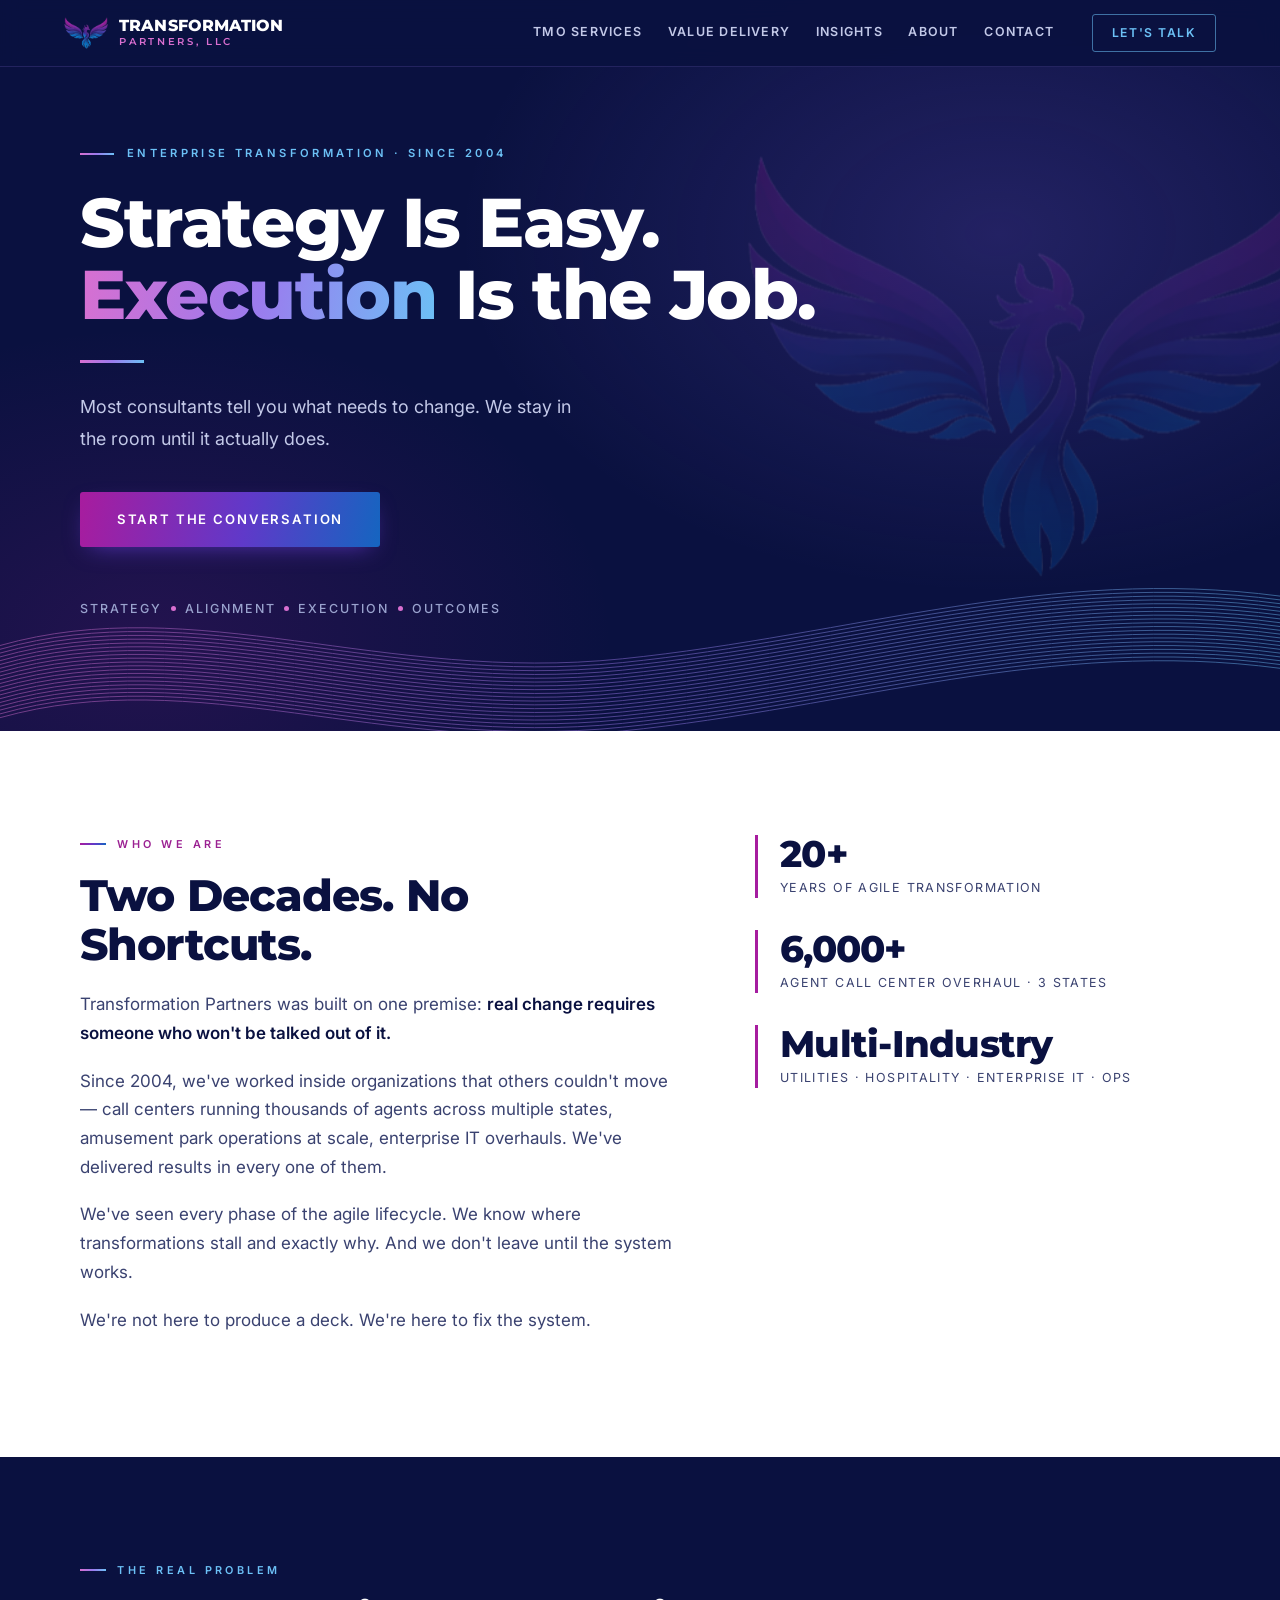
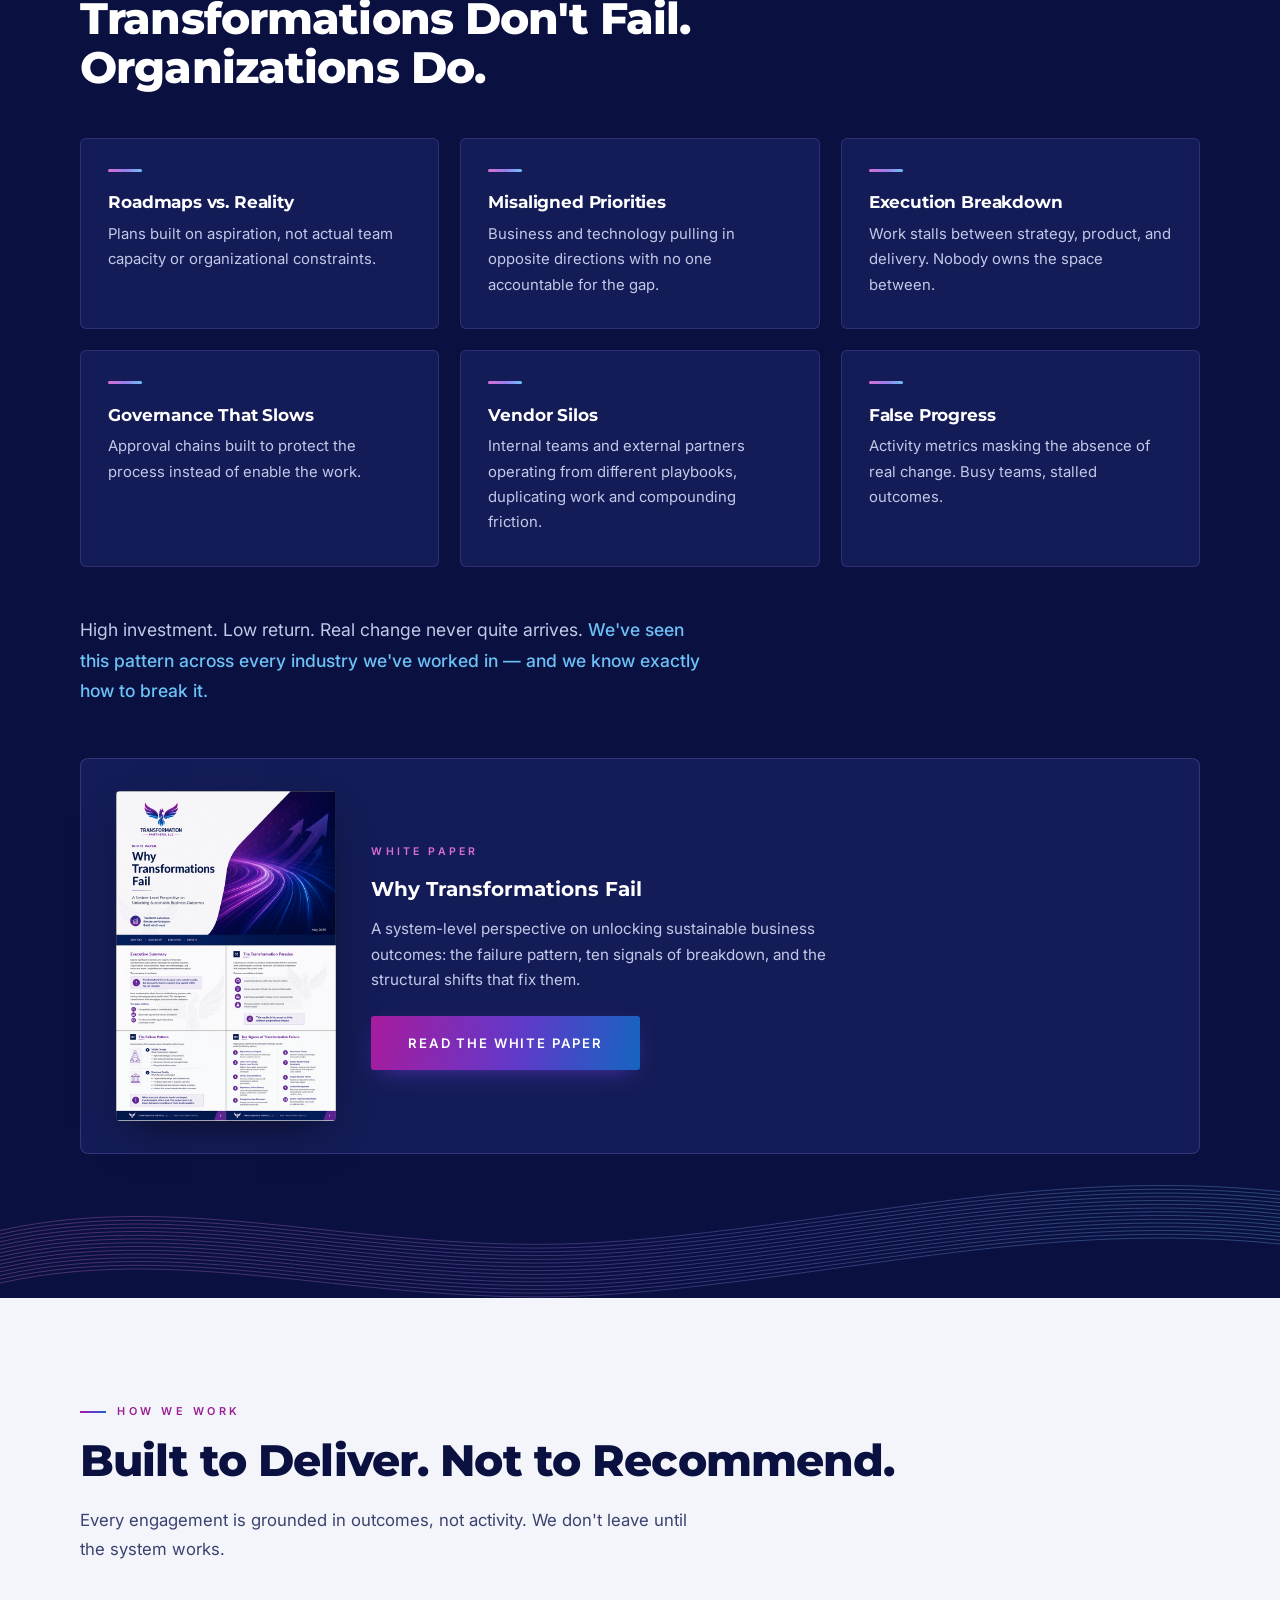
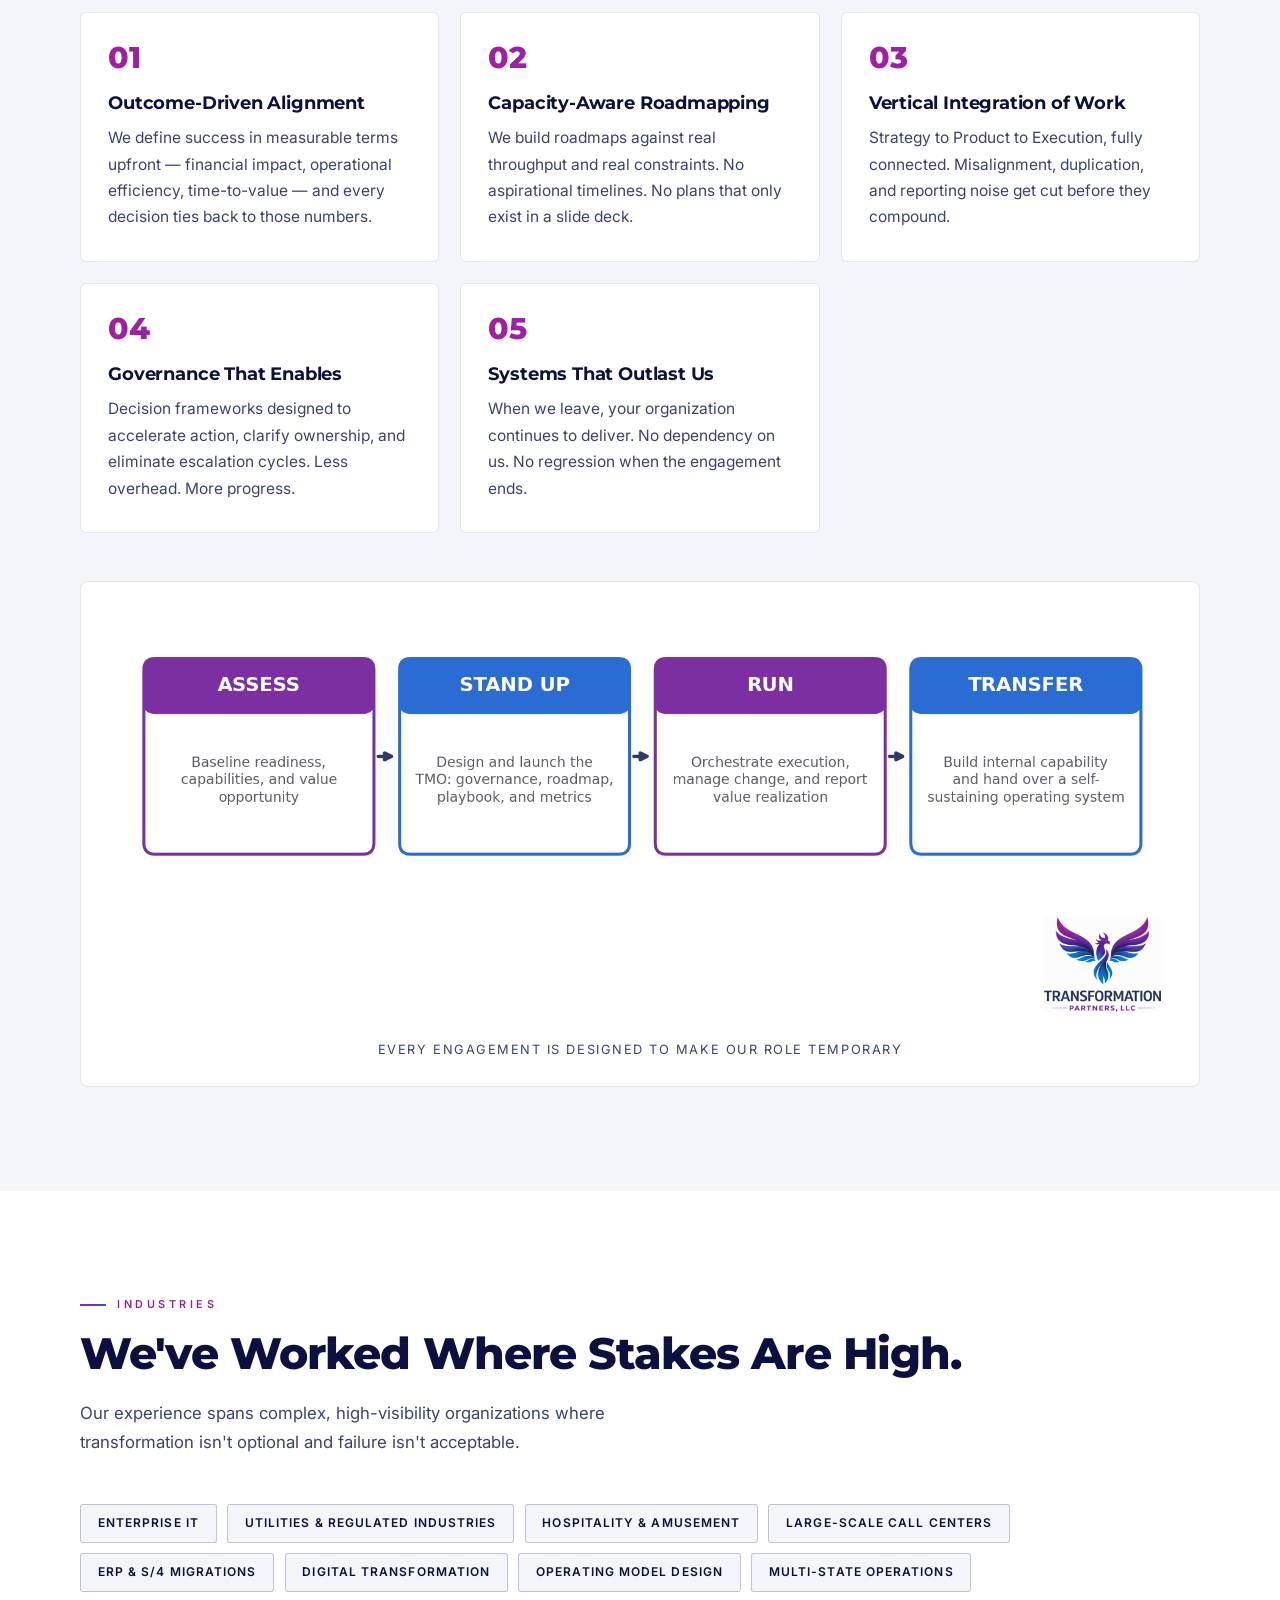
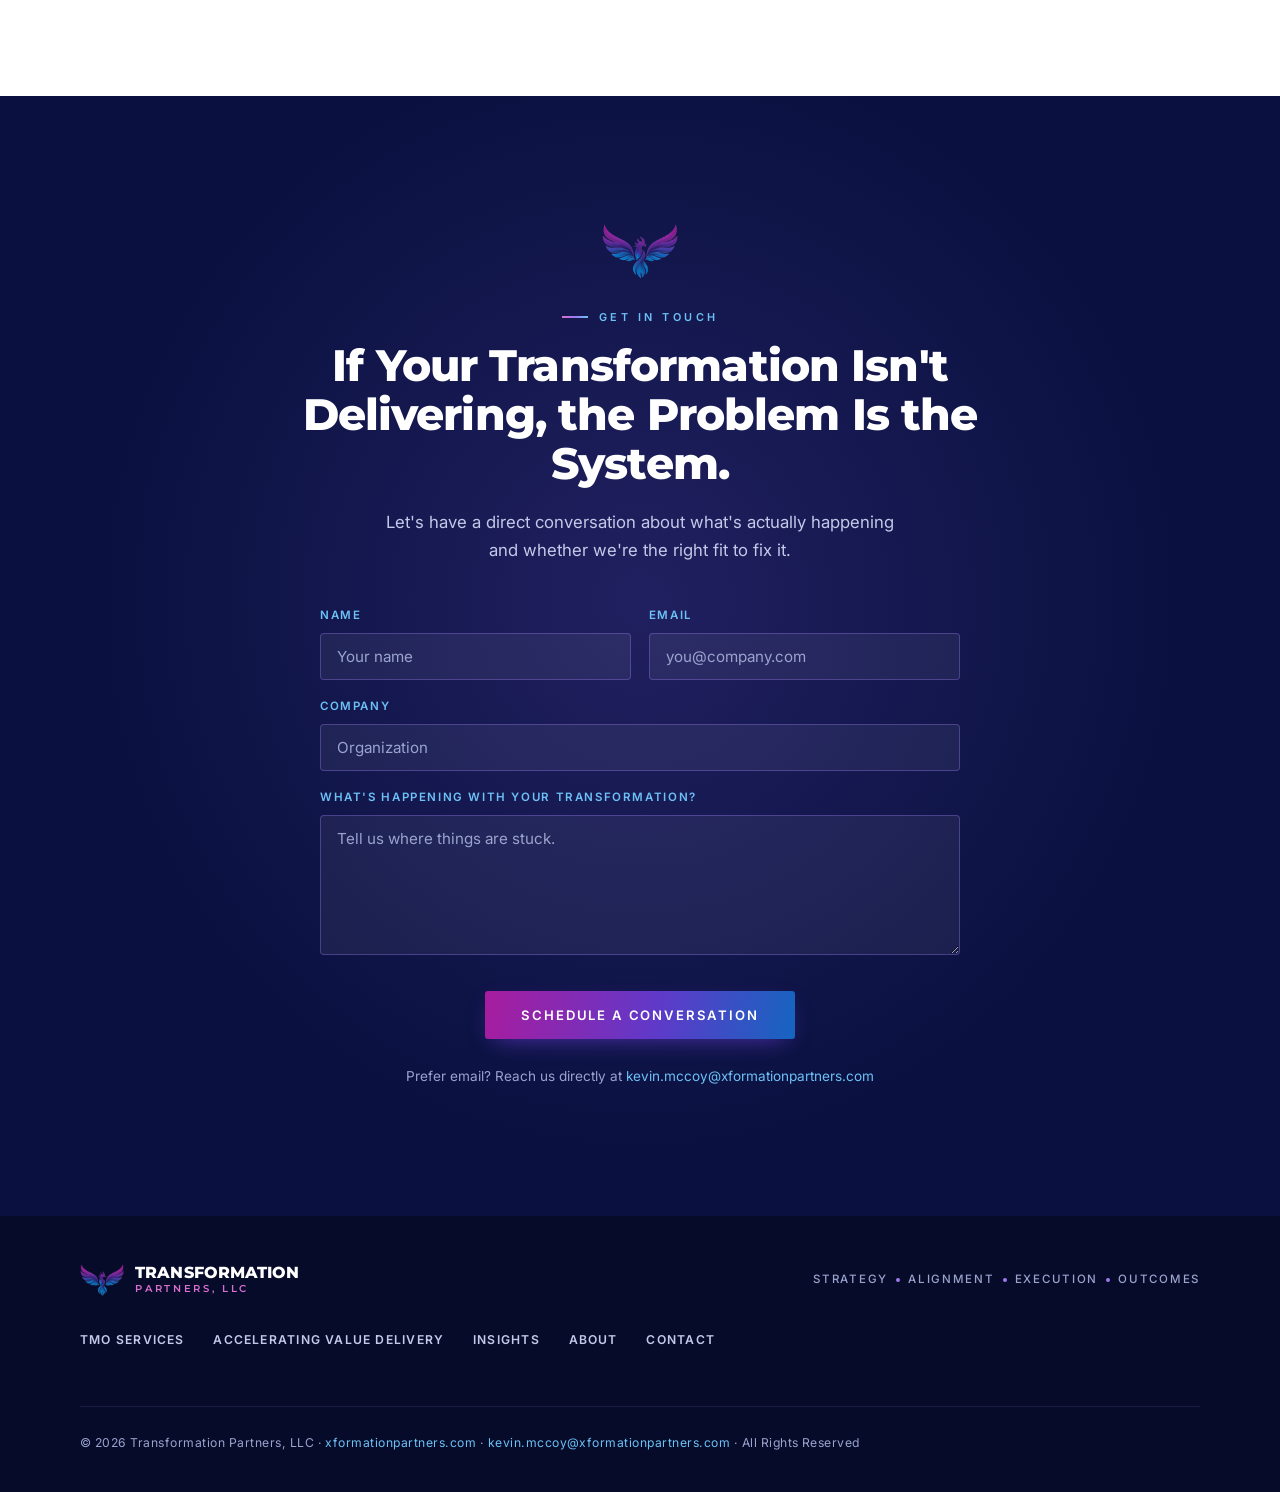
==== commit daa7e4d7: "Add service, insights, and about pages; homepage nav, contact form, and visuals - New pages: tmo.htm" ====
--- a/index.html
+++ b/index.html
@@ -1,321 +1,32 @@
 <!DOCTYPE html>
 <html lang="en">
 <head>
-  <meta charset="UTF-8" />
-  <meta name="viewport" content="width=device-width, initial-scale=1.0" />
+  <meta charset="utf-8">
+  <meta name="viewport" content="width=device-width, initial-scale=1.0">
   <title>Transformation Partners, LLC — Enterprise Transformation That Actually Lands</title>
-  <meta name="description" content="Enterprise transformation consultancy since 2004. We don't hand you a deck and leave — we stay until the system works. Agile transformation, operating model design, and execution for utilities, hospitality, and enterprise IT." />
-  <link rel="canonical" href="https://xformationpartners.com/" />
-  <meta name="theme-color" content="#0A1140" />
-
-  <meta property="og:type" content="website" />
-  <meta property="og:site_name" content="Transformation Partners, LLC" />
-  <meta property="og:url" content="https://xformationpartners.com/" />
-  <meta property="og:title" content="Strategy Is Easy. Execution Is the Job." />
-  <meta property="og:description" content="Most consultants tell you what needs to change. We stay in the room until it actually does. Enterprise transformation since 2004." />
-  <meta property="og:image" content="https://xformationpartners.com/assets/og-image.jpg" />
-  <meta property="og:image:width" content="1200" />
-  <meta property="og:image:height" content="630" />
-  <meta property="og:image:alt" content="Transformation Partners, LLC — Strategy, Alignment, Execution, Outcomes" />
-  <meta name="twitter:card" content="summary_large_image" />
-  <meta name="twitter:title" content="Strategy Is Easy. Execution Is the Job." />
-  <meta name="twitter:description" content="Most consultants tell you what needs to change. We stay in the room until it actually does." />
-  <meta name="twitter:image" content="https://xformationpartners.com/assets/og-image.jpg" />
-
-  <link rel="icon" href="assets/favicon-32.png" sizes="32x32" type="image/png" />
-  <link rel="icon" href="assets/icon-512.png" sizes="512x512" type="image/png" />
-  <link rel="apple-touch-icon" href="assets/apple-touch-icon.png" />
-
+  <meta name="description" content="Enterprise transformation consultancy since 2004. We don't hand you a deck and leave — we stay until the system works. Agile transformation, operating model design, and execution for utilities, hospitality, and enterprise IT.">
+  <meta name="theme-color" content="#0A1140">
+  <link rel="canonical" href="https://xformationpartners.com/">
+  <meta property="og:site_name" content="Transformation Partners, LLC">
+  <meta property="og:type" content="website">
+  <meta property="og:url" content="https://xformationpartners.com/">
+  <meta property="og:title" content="Strategy Is Easy. Execution Is the Job.">
+  <meta property="og:description" content="Most consultants tell you what needs to change. We stay in the room until it actually does. Enterprise transformation since 2004.">
+  <meta property="og:image" content="https://xformationpartners.com/assets/og-image.jpg">
+  <meta property="og:image:alt" content="Transformation Partners, LLC — Strategy, Alignment, Execution, Outcomes">
+  <meta property="og:image:width" content="1200">
+  <meta property="og:image:height" content="630">
+  <meta name="twitter:card" content="summary_large_image">
+  <meta name="twitter:title" content="Strategy Is Easy. Execution Is the Job.">
+  <meta name="twitter:description" content="Most consultants tell you what needs to change. We stay in the room until it actually does.">
+  <meta name="twitter:image" content="https://xformationpartners.com/assets/og-image.jpg">
+  <link rel="icon" type="image/png" sizes="32x32" href="assets/favicon-32.png">
+  <link rel="apple-touch-icon" href="assets/apple-touch-icon.png">
+  <link rel="icon" type="image/png" sizes="512x512" href="assets/icon-512.png">
   <link rel="preconnect" href="https://fonts.googleapis.com">
   <link rel="preconnect" href="https://fonts.gstatic.com" crossorigin>
-  <link href="https://fonts.googleapis.com/css2?family=Montserrat:wght@600;700;800&family=Inter:ital,wght@0,300;0,400;0,500;0,600;1,400&display=swap" rel="stylesheet">
-
-  <script>document.documentElement.className += " js";</script>
-
-  <style>
-    /* ============================================================
-       BRAND TOKENS — sampled from the Transformation Partners
-       phoenix mark and branded deck. Every text pairing below
-       meets or exceeds WCAG AA.
-       ============================================================ */
-    :root {
-      /* Surfaces */
-      --navy:        #0A1140;   /* primary dark surface */
-      --navy-card:   #141C57;   /* raised card on navy */
-      --navy-deep:   #060B29;   /* footer */
-      --paper:       #F4F5FB;   /* tinted light surface */
-      --white:       #FFFFFF;
-
-      /* Phoenix gradient — magenta -> violet -> blue */
-      --magenta:     #D96FD0;   /* 6.11:1 on navy */
-      --violet:      #9B7BEE;   /* 5.54:1 on navy */
-      --blue:        #6CC1F6;   /* 9.08:1 on navy */
-
-      /* Same hues, darkened for light surfaces */
-      --magenta-ink: #9B2192;   /* 6.38:1 on paper */
-      --violet-ink:  #5B3BC4;   /* 6.73:1 on paper */
-
-      /* Text */
-      --ink:         #0A1140;   /* 16.5:1 on paper */
-      --body:        #3A4270;   /*  8.8:1 on paper */
-      --on-dark:     #C3C9E8;   /* 11.0:1 on navy */
-      --muted-dark:  #9AA3CE;   /*  7.3:1 on navy */
-
-      /* Gradients */
-      --grad-bright: linear-gradient(100deg, #D96FD0 0%, #9B7BEE 50%, #6CC1F6 100%);
-      --grad-deep:   linear-gradient(100deg, #A81C9E 0%, #6039C9 55%, #1565C0 100%);
-
-      --wrap: 1120px;
-    }
-
-    *, *::before, *::after { box-sizing: border-box; margin: 0; padding: 0; }
-    html { scroll-behavior: smooth; scroll-padding-top: 96px; -webkit-text-size-adjust: 100%; }
-    body {
-      background: var(--paper); color: var(--body);
-      font-family: "Inter", system-ui, -apple-system, "Segoe UI", sans-serif;
-      font-size: 17px; line-height: 1.7; -webkit-font-smoothing: antialiased;
-    }
-    img { max-width: 100%; display: block; }
-
-    /* Visible keyboard focus on every interactive element */
-    a:focus-visible {
-      outline: 3px solid var(--blue); outline-offset: 3px; border-radius: 2px;
-    }
-    .skip-link {
-      position: absolute; left: 1rem; top: -100px; z-index: 200;
-      background: var(--white); color: var(--ink); padding: 0.7rem 1.2rem;
-      font-weight: 600; font-size: 0.85rem; text-decoration: none;
-      transition: top 0.15s ease;
-    }
-    .skip-link:focus { top: 1rem; }
-
-    /* ---------- Brand lockup ---------- */
-    .brand { display: flex; align-items: center; gap: 0.7rem; text-decoration: none; }
-    .brand-mark { width: 44px; height: auto; flex-shrink: 0; }
-    .brand-name {
-      display: block; font-family: "Montserrat", sans-serif; font-weight: 800;
-      font-size: 1.02rem; letter-spacing: 0.005em; color: var(--white);
-      line-height: 1.1; white-space: nowrap;
-    }
-    .brand-sub {
-      display: block; font-family: "Montserrat", sans-serif; font-weight: 600;
-      font-size: 0.6rem; letter-spacing: 0.28em; color: var(--magenta);
-      line-height: 1.5; white-space: nowrap;
-    }
-
-    /* ---------- Nav ---------- */
-    nav {
-      position: fixed; top: 0; left: 0; right: 0; z-index: 100;
-      display: flex; justify-content: space-between; align-items: center; gap: 1rem;
-      padding: 0.85rem 5vw;
-      background: rgba(10,17,64,0.94);
-      backdrop-filter: blur(10px); -webkit-backdrop-filter: blur(10px);
-      border-bottom: 1px solid rgba(155,123,238,0.18);
-    }
-    .nav-cta {
-      font-family: "Inter", sans-serif; font-size: 0.76rem; font-weight: 600;
-      letter-spacing: 0.13em; text-transform: uppercase; color: var(--blue);
-      text-decoration: none; border: 1.5px solid rgba(108,193,246,0.55);
-      padding: 0.5rem 1.15rem; border-radius: 3px; white-space: nowrap;
-      transition: background-color 0.2s ease, color 0.2s ease, border-color 0.2s ease;
-    }
-    .nav-cta:hover { background: var(--blue); color: var(--navy); border-color: var(--blue); }
-
-    /* ---------- Buttons ---------- */
-    .btn {
-      display: inline-block; background-image: var(--grad-deep); background-color: #6039C9;
-      color: var(--white); font-family: "Inter", sans-serif; font-weight: 600;
-      font-size: 0.82rem; letter-spacing: 0.14em; text-transform: uppercase;
-      text-decoration: none; padding: 1rem 2.3rem; border-radius: 3px;
-      box-shadow: 0 8px 24px -10px rgba(96,57,201,0.9);
-      transition: transform 0.2s ease, box-shadow 0.2s ease, filter 0.2s ease;
-    }
-    .btn:hover { filter: brightness(1.12); transform: translateY(-2px); box-shadow: 0 14px 30px -10px rgba(96,57,201,0.95); }
-
-    /* ---------- Wave motif (brand element) ---------- */
-    .wave { position: absolute; left: 0; right: 0; bottom: 0; width: 100%; height: auto; pointer-events: none; }
-    .wave-top { bottom: auto; top: 0; transform: scaleY(-1); }
-
-    /* ---------- Hero ---------- */
-    #hero {
-      position: relative; overflow: hidden;
-      background: var(--navy);
-      padding: 9rem 5vw 7rem;
-      display: flex; align-items: center;
-    }
-    .hero-glow {
-      position: absolute; inset: 0; pointer-events: none;
-      background:
-        radial-gradient(60% 70% at 78% 32%, rgba(123,92,224,0.22) 0%, rgba(10,17,64,0) 70%),
-        radial-gradient(50% 60% at 12% 88%, rgba(168,28,158,0.16) 0%, rgba(10,17,64,0) 72%);
-    }
-    .hero-phoenix {
-      position: absolute; right: -4%; top: 50%; transform: translateY(-50%);
-      width: min(46vw, 620px); opacity: 0.16; pointer-events: none;
-      filter: saturate(1.2);
-    }
-    .hero-inner { position: relative; z-index: 2; max-width: var(--wrap); margin: 0 auto; width: 100%; }
-    .hero-copy { max-width: 900px; }
-    .eyebrow {
-      display: flex; align-items: center; gap: 0.8rem;
-      font-size: 0.7rem; font-weight: 600; letter-spacing: 0.3em;
-      text-transform: uppercase; color: var(--blue); margin-bottom: 1.5rem;
-    }
-    .eyebrow::before { content: ""; width: 34px; height: 2px; background-image: var(--grad-bright); flex-shrink: 0; }
-    h1 {
-      font-family: "Montserrat", sans-serif; font-weight: 800;
-      font-size: clamp(2.4rem, 5.4vw, 4.35rem); line-height: 1.04;
-      letter-spacing: -0.02em; color: var(--white); margin-bottom: 1.8rem;
-    }
-    .accent { color: var(--violet); }
-    @supports (background-clip: text) or (-webkit-background-clip: text) {
-      .accent {
-        background-image: var(--grad-bright);
-        -webkit-background-clip: text; background-clip: text; color: transparent;
-      }
-    }
-    .hero-rule { width: 64px; height: 3px; background-image: var(--grad-bright); margin-bottom: 1.8rem; }
-    .hero-sub {
-      font-size: 1.12rem; color: var(--on-dark); max-width: 520px;
-      margin-bottom: 2.4rem; line-height: 1.75;
-    }
-    .hero-tagline {
-      display: flex; flex-wrap: wrap; align-items: center; gap: 0.55rem;
-      margin-top: 3.2rem; font-size: 0.78rem; font-weight: 500;
-      letter-spacing: 0.16em; text-transform: uppercase; color: var(--muted-dark);
-    }
-    .hero-tagline .dot { width: 5px; height: 5px; border-radius: 50%; background: var(--magenta); flex-shrink: 0; }
-
-    /* ---------- Sections ---------- */
-    section { padding: 6.5rem 5vw; position: relative; }
-    .wrap { max-width: var(--wrap); margin: 0 auto; }
-    .label {
-      display: flex; align-items: center; gap: 0.7rem;
-      font-size: 0.68rem; font-weight: 600; letter-spacing: 0.32em;
-      text-transform: uppercase; color: var(--magenta-ink); margin-bottom: 1rem;
-    }
-    .label::before { content: ""; width: 26px; height: 2px; background-image: var(--grad-deep); flex-shrink: 0; }
-    h2 {
-      font-family: "Montserrat", sans-serif; font-weight: 800;
-      font-size: clamp(1.9rem, 3.4vw, 2.9rem); line-height: 1.12;
-      letter-spacing: -0.02em; color: var(--ink); margin-bottom: 1.3rem;
-    }
-    .intro { font-size: 1.05rem; color: var(--body); max-width: 620px; margin-bottom: 3rem; }
-
-    /* ---------- About ---------- */
-    #about { background: var(--white); }
-    .about-grid { display: grid; grid-template-columns: 1.15fr 0.85fr; gap: 4.5rem; align-items: start; }
-    .about-text p { margin-bottom: 1.15rem; }
-    .about-text strong { color: var(--ink); font-weight: 600; }
-    .stat-col { display: flex; flex-direction: column; gap: 2rem; }
-    .stat-item { padding-left: 1.4rem; border-left: 3px solid transparent;
-      border-image: var(--grad-deep) 1; }
-    .stat-num { font-family: "Montserrat", sans-serif; font-weight: 800; font-size: 2.3rem; line-height: 1.05; color: var(--ink); letter-spacing: -0.02em; }
-    .stat-label { font-size: 0.78rem; color: var(--body); text-transform: uppercase; letter-spacing: 0.11em; margin-top: 0.35rem; line-height: 1.5; }
-
-    /* ---------- Problem (dark) ---------- */
-    #problem { background: var(--navy); overflow: hidden; padding-bottom: 9rem; }
-    #problem h2 { color: var(--white); }
-    #problem .label { color: var(--blue); }
-    #problem .label::before { background-image: var(--grad-bright); }
-    .problem-grid { display: grid; grid-template-columns: repeat(auto-fit, minmax(300px, 1fr)); gap: 1.3rem; margin-top: 2.8rem; }
-    .problem-card {
-      background: var(--navy-card); border: 1px solid rgba(155,123,238,0.2);
-      border-radius: 6px; padding: 1.9rem 1.7rem;
-      transition: border-color 0.22s ease, transform 0.22s ease;
-    }
-    .problem-card:hover { border-color: rgba(155,123,238,0.55); transform: translateY(-3px); }
-    .p-bar { width: 34px; height: 3px; background-image: var(--grad-bright); margin-bottom: 1.2rem; border-radius: 2px; }
-    .problem-card h3 { font-family: "Montserrat", sans-serif; font-weight: 700; font-size: 1.06rem; letter-spacing: -0.01em; color: var(--white); margin-bottom: 0.55rem; line-height: 1.3; }
-    .problem-card p { font-size: 0.93rem; color: var(--on-dark); line-height: 1.7; }
-    .kicker { margin-top: 3rem; font-size: 1.1rem; color: var(--on-dark); max-width: 620px; line-height: 1.75; }
-    .kicker em { color: var(--blue); font-style: normal; font-weight: 500; }
-
-    /* ---------- Method ---------- */
-    #method { background: var(--paper); }
-    .method-list { max-width: 820px; }
-    .method-item {
-      display: grid; grid-template-columns: 3.4rem 1fr; gap: 1.7rem;
-      padding: 2rem 0; border-bottom: 1px solid rgba(10,17,64,0.1); align-items: start;
-    }
-    .method-item:last-child { border-bottom: none; }
-    .method-num {
-      font-family: "Montserrat", sans-serif; font-weight: 800; font-size: 1.9rem;
-      line-height: 1; color: var(--violet-ink); padding-top: 0.2rem;
-    }
-    @supports (background-clip: text) or (-webkit-background-clip: text) {
-      .method-num { background-image: var(--grad-deep); -webkit-background-clip: text; background-clip: text; color: transparent; }
-    }
-    .method-title { font-family: "Montserrat", sans-serif; font-weight: 700; font-size: 1.14rem; color: var(--ink); margin-bottom: 0.4rem; letter-spacing: -0.01em; }
-    .method-desc { font-size: 0.97rem; color: var(--body); }
-
-    /* ---------- Industries ---------- */
-    #industries { background: var(--white); }
-    .tags { display: flex; flex-wrap: wrap; gap: 0.65rem; margin-top: 2.2rem; }
-    .tag {
-      font-size: 0.75rem; font-weight: 600; letter-spacing: 0.09em;
-      text-transform: uppercase; color: var(--ink);
-      border: 1.5px solid rgba(10,17,64,0.22); border-radius: 3px;
-      padding: 0.5rem 1.05rem; background: var(--paper);
-    }
-
-    /* ---------- Contact ---------- */
-    #contact { background: var(--navy); text-align: center; padding: 8rem 5vw; overflow: hidden; }
-    .contact-glow {
-      position: absolute; inset: 0; pointer-events: none;
-      background: radial-gradient(ellipse 60% 70% at 50% 45%, rgba(123,92,224,0.2) 0%, rgba(10,17,64,0) 70%);
-    }
-    #contact .wrap { position: relative; z-index: 1; }
-    #contact .label { color: var(--blue); justify-content: center; }
-    #contact .label::before { background-image: var(--grad-bright); }
-    #contact h2 { color: var(--white); max-width: 720px; margin: 0 auto 1.2rem; }
-    #contact .intro { color: var(--on-dark); max-width: 520px; margin: 0 auto 2.6rem; }
-    .contact-phoenix { width: 76px; margin: 0 auto 1.8rem; opacity: 0.95; }
-
-    /* ---------- Footer ---------- */
-    footer { background: var(--navy-deep); padding: 3rem 5vw 2.4rem; }
-    .footer-inner { max-width: var(--wrap); margin: 0 auto; display: flex; flex-wrap: wrap; gap: 1.5rem 2.5rem; align-items: center; justify-content: space-between; }
-    .footer-tagline { display: flex; flex-wrap: wrap; align-items: center; gap: 0.5rem; font-size: 0.72rem; font-weight: 500; letter-spacing: 0.15em; text-transform: uppercase; color: var(--muted-dark); }
-    .footer-tagline .dot { width: 4px; height: 4px; border-radius: 50%; background: var(--violet); flex-shrink: 0; }
-    .footer-legal { width: 100%; margin-top: 2rem; padding-top: 1.6rem; border-top: 1px solid rgba(155,123,238,0.15); font-size: 0.76rem; color: var(--muted-dark); letter-spacing: 0.04em; }
-    .footer-legal a { color: var(--blue); text-decoration: none; }
-    .footer-legal a:hover { text-decoration: underline; }
-
-    /* ---------- Reveal (JS-gated so no-JS still shows everything) ---------- */
-    .js .reveal { opacity: 0; transform: translateY(18px); transition: opacity 0.6s ease, transform 0.6s ease; }
-    .js .reveal.visible { opacity: 1; transform: none; }
-
-    /* ---------- Responsive ---------- */
-    @media (max-width: 860px) {
-      .about-grid { grid-template-columns: 1fr; gap: 2.8rem; }
-      .hero-phoenix { opacity: 0.1; right: -18%; width: 78vw; }
-    }
-    @media (max-width: 600px) {
-      body { font-size: 16px; }
-      nav { padding: 0.7rem 5vw; }
-      .brand-mark { width: 36px; }
-      .brand-name { font-size: 0.85rem; }
-      .brand-sub { font-size: 0.52rem; letter-spacing: 0.22em; }
-      .nav-cta { font-size: 0.68rem; padding: 0.45rem 0.85rem; letter-spacing: 0.1em; }
-      #hero { padding: 7.5rem 6vw 5rem; }
-      section { padding: 4.5rem 6vw; }
-      #problem { padding-bottom: 7rem; }
-      #contact { padding: 5.5rem 6vw; }
-      .hero-sub { font-size: 1.05rem; }
-      .method-item { grid-template-columns: 2.6rem 1fr; gap: 1.1rem; }
-      .footer-inner { flex-direction: column; align-items: flex-start; }
-    }
-
-    @media (prefers-reduced-motion: reduce) {
-      html { scroll-behavior: auto; }
-      .js .reveal { opacity: 1 !important; transform: none !important; }
-      *, *::before, *::after {
-        animation-duration: 0.01ms !important; animation-iteration-count: 1 !important;
-        transition-duration: 0.01ms !important; scroll-behavior: auto !important;
-      }
-      .btn:hover, .problem-card:hover { transform: none; }
-    }
-  </style>
+  <link href="https://fonts.googleapis.com/css2?family=Inter:wght@400;500;600&family=Montserrat:wght@700;800&display=swap" rel="stylesheet">
+  <link rel="stylesheet" href="assets/styles.css">
 </head>
 <body>
 
@@ -324,38 +35,45 @@
   <!-- Reusable brand wave motif -->
   <svg width="0" height="0" style="position:absolute" aria-hidden="true" focusable="false">
     <defs>
-      <path id="tp-wave" d="M0,110 C220,52 430,150 700,124 C960,99 1180,26 1440,58" />
+      <path id="tp-wave" d="M0,110 C220,52 430,150 700,124 C960,99 1180,26 1440,58"></path>
       <linearGradient id="tp-wave-grad" x1="0" y1="0" x2="1" y2="0">
-        <stop offset="0%"   stop-color="#D96FD0" />
-        <stop offset="50%"  stop-color="#9B7BEE" />
-        <stop offset="100%" stop-color="#6CC1F6" />
+        <stop offset="0%" stop-color="#D96FD0"></stop>
+        <stop offset="50%" stop-color="#9B7BEE"></stop>
+        <stop offset="100%" stop-color="#6CC1F6"></stop>
       </linearGradient>
     </defs>
   </svg>
 
   <nav>
-    <a href="#hero" class="brand" aria-label="Transformation Partners, LLC — home">
-      <img src="assets/phoenix.png" alt="" class="brand-mark" width="460" height="336" />
+    <a href="index.html" class="brand" aria-label="Transformation Partners, LLC — home">
+      <img src="assets/phoenix.png" alt="" class="brand-mark" width="460" height="336">
       <span>
         <span class="brand-name">TRANSFORMATION</span>
         <span class="brand-sub">PARTNERS, LLC</span>
       </span>
     </a>
-    <a href="mailto:kevin.mccoy@xformationpartners.com" class="nav-cta">Let's Talk</a>
+    <div class="nav-links">
+      <a href="tmo.html">TMO Services</a>
+      <a href="accelerating-value-delivery.html">Value Delivery</a>
+      <a href="insights.html">Insights</a>
+      <a href="about.html">About</a>
+      <a href="#contact">Contact</a>
+    </div>
+    <a href="#contact" class="nav-cta">Let's Talk</a>
   </nav>
 
   <main id="main">
 
   <section id="hero">
     <div class="hero-glow" aria-hidden="true"></div>
-    <img src="assets/phoenix.png" alt="" class="hero-phoenix" aria-hidden="true" />
+    <img src="assets/phoenix.png" alt="" class="hero-phoenix" aria-hidden="true">
     <div class="hero-inner">
       <div class="hero-copy">
-        <p class="eyebrow">Enterprise Transformation &middot; Since 2004</p>
-        <h1>Strategy Is Easy.<br /><span class="accent">Execution</span> Is the Job.</h1>
+        <p class="eyebrow">Enterprise Transformation · Since 2004</p>
+        <h1>Strategy Is Easy.<br><span class="accent">Execution</span> Is the Job.</h1>
         <div class="hero-rule"></div>
         <p class="hero-sub">Most consultants tell you what needs to change. We stay in the room until it actually does.</p>
-        <a href="mailto:kevin.mccoy@xformationpartners.com" class="btn">Start the Conversation</a>
+        <a href="#contact" class="btn">Start the Conversation</a>
         <p class="hero-tagline">
           <span>Strategy</span><span class="dot" aria-hidden="true"></span>
           <span>Alignment</span><span class="dot" aria-hidden="true"></span>
@@ -366,13 +84,13 @@
     </div>
     <svg class="wave" viewBox="0 0 1440 200" preserveAspectRatio="none" aria-hidden="true" focusable="false" style="height:190px">
       <g fill="none" stroke="url(#tp-wave-grad)" stroke-width="1" opacity="0.5">
-        <use href="#tp-wave" y="0"/><use href="#tp-wave" y="4"/><use href="#tp-wave" y="8"/>
-        <use href="#tp-wave" y="12"/><use href="#tp-wave" y="16"/><use href="#tp-wave" y="20"/>
-        <use href="#tp-wave" y="24"/><use href="#tp-wave" y="28"/><use href="#tp-wave" y="32"/>
-        <use href="#tp-wave" y="36"/><use href="#tp-wave" y="40"/><use href="#tp-wave" y="44"/>
-        <use href="#tp-wave" y="48"/><use href="#tp-wave" y="52"/><use href="#tp-wave" y="56"/>
-        <use href="#tp-wave" y="60"/><use href="#tp-wave" y="64"/><use href="#tp-wave" y="68"/>
-        <use href="#tp-wave" y="72"/><use href="#tp-wave" y="76"/>
+        <use href="#tp-wave" y="0"></use><use href="#tp-wave" y="4"></use><use href="#tp-wave" y="8"></use>
+        <use href="#tp-wave" y="12"></use><use href="#tp-wave" y="16"></use><use href="#tp-wave" y="20"></use>
+        <use href="#tp-wave" y="24"></use><use href="#tp-wave" y="28"></use><use href="#tp-wave" y="32"></use>
+        <use href="#tp-wave" y="36"></use><use href="#tp-wave" y="40"></use><use href="#tp-wave" y="44"></use>
+        <use href="#tp-wave" y="48"></use><use href="#tp-wave" y="52"></use><use href="#tp-wave" y="56"></use>
+        <use href="#tp-wave" y="60"></use><use href="#tp-wave" y="64"></use><use href="#tp-wave" y="68"></use>
+        <use href="#tp-wave" y="72"></use><use href="#tp-wave" y="76"></use>
       </g>
     </svg>
   </section>
@@ -394,11 +112,11 @@
         </div>
         <div class="stat-item">
           <div class="stat-num">6,000+</div>
-          <div class="stat-label">Agent Call Center Overhaul &middot; 3 States</div>
+          <div class="stat-label">Agent Call Center Overhaul · 3 States</div>
         </div>
         <div class="stat-item">
           <div class="stat-num">Multi-Industry</div>
-          <div class="stat-label">Utilities &middot; Hospitality &middot; Enterprise IT &middot; Ops</div>
+          <div class="stat-label">Utilities · Hospitality · Enterprise IT · Ops</div>
         </div>
       </div>
     </div>
@@ -407,7 +125,7 @@
   <section id="problem">
     <div class="wrap">
       <p class="label">The Real Problem</p>
-      <h2>Transformations Don't Fail.<br />Organizations Do.</h2>
+      <h2>Transformations Don't Fail.<br>Organizations Do.</h2>
       <div class="problem-grid reveal">
         <div class="problem-card">
           <div class="p-bar"></div>
@@ -441,14 +159,23 @@
         </div>
       </div>
       <p class="kicker reveal">High investment. Low return. Real change never quite arrives. <em>We've seen this pattern across every industry we've worked in — and we know exactly how to break it.</em></p>
+      <div class="paper-teaser reveal">
+        <img src="assets/wtf-preview.png" alt="Cover of the Why Transformations Fail white paper" loading="lazy">
+        <div>
+          <p class="paper-eyebrow">White Paper</p>
+          <h3>Why Transformations Fail</h3>
+          <p>A system-level perspective on unlocking sustainable business outcomes: the failure pattern, ten signals of breakdown, and the structural shifts that fix them.</p>
+          <a href="assets/why-transformations-fail-whitepaper.pdf" class="btn">Read the White Paper</a>
+        </div>
+      </div>
     </div>
     <svg class="wave" viewBox="0 0 1440 200" preserveAspectRatio="none" aria-hidden="true" focusable="false" style="height:150px">
       <g fill="none" stroke="url(#tp-wave-grad)" stroke-width="1" opacity="0.4">
-        <use href="#tp-wave" y="0"/><use href="#tp-wave" y="5"/><use href="#tp-wave" y="10"/>
-        <use href="#tp-wave" y="15"/><use href="#tp-wave" y="20"/><use href="#tp-wave" y="25"/>
-        <use href="#tp-wave" y="30"/><use href="#tp-wave" y="35"/><use href="#tp-wave" y="40"/>
-        <use href="#tp-wave" y="45"/><use href="#tp-wave" y="50"/><use href="#tp-wave" y="55"/>
-        <use href="#tp-wave" y="60"/><use href="#tp-wave" y="65"/><use href="#tp-wave" y="70"/>
+        <use href="#tp-wave" y="0"></use><use href="#tp-wave" y="5"></use><use href="#tp-wave" y="10"></use>
+        <use href="#tp-wave" y="15"></use><use href="#tp-wave" y="20"></use><use href="#tp-wave" y="25"></use>
+        <use href="#tp-wave" y="30"></use><use href="#tp-wave" y="35"></use><use href="#tp-wave" y="40"></use>
+        <use href="#tp-wave" y="45"></use><use href="#tp-wave" y="50"></use><use href="#tp-wave" y="55"></use>
+        <use href="#tp-wave" y="60"></use><use href="#tp-wave" y="65"></use><use href="#tp-wave" y="70"></use>
       </g>
     </svg>
   </section>
@@ -458,43 +185,37 @@
       <p class="label">How We Work</p>
       <h2>Built to Deliver. Not to Recommend.</h2>
       <p class="intro">Every engagement is grounded in outcomes, not activity. We don't leave until the system works.</p>
-      <div class="method-list reveal">
-        <div class="method-item">
+      <div class="method-grid reveal">
+        <div class="method-card">
           <div class="method-num">01</div>
-          <div>
-            <h3 class="method-title">Outcome-Driven Alignment</h3>
-            <p class="method-desc">We define success in measurable terms upfront — financial impact, operational efficiency, time-to-value — and every decision ties back to those numbers.</p>
-          </div>
-        </div>
-        <div class="method-item">
+          <h3 class="method-title">Outcome-Driven Alignment</h3>
+          <p class="method-desc">We define success in measurable terms upfront — financial impact, operational efficiency, time-to-value — and every decision ties back to those numbers.</p>
+        </div>
+        <div class="method-card">
           <div class="method-num">02</div>
-          <div>
-            <h3 class="method-title">Capacity-Aware Roadmapping</h3>
-            <p class="method-desc">We build roadmaps against real throughput and real constraints. No aspirational timelines. No plans that only exist in a slide deck.</p>
-          </div>
-        </div>
-        <div class="method-item">
+          <h3 class="method-title">Capacity-Aware Roadmapping</h3>
+          <p class="method-desc">We build roadmaps against real throughput and real constraints. No aspirational timelines. No plans that only exist in a slide deck.</p>
+        </div>
+        <div class="method-card">
           <div class="method-num">03</div>
-          <div>
-            <h3 class="method-title">Vertical Integration of Work</h3>
-            <p class="method-desc">Strategy to Product to Execution, fully connected. Misalignment, duplication, and reporting noise get cut before they compound.</p>
-          </div>
-        </div>
-        <div class="method-item">
+          <h3 class="method-title">Vertical Integration of Work</h3>
+          <p class="method-desc">Strategy to Product to Execution, fully connected. Misalignment, duplication, and reporting noise get cut before they compound.</p>
+        </div>
+        <div class="method-card">
           <div class="method-num">04</div>
-          <div>
-            <h3 class="method-title">Governance That Enables</h3>
-            <p class="method-desc">Decision frameworks designed to accelerate action, clarify ownership, and eliminate escalation cycles. Less overhead. More progress.</p>
-          </div>
-        </div>
-        <div class="method-item">
+          <h3 class="method-title">Governance That Enables</h3>
+          <p class="method-desc">Decision frameworks designed to accelerate action, clarify ownership, and eliminate escalation cycles. Less overhead. More progress.</p>
+        </div>
+        <div class="method-card">
           <div class="method-num">05</div>
-          <div>
-            <h3 class="method-title">Systems That Outlast Us</h3>
-            <p class="method-desc">When we leave, your organization continues to deliver. No dependency on us. No regression when the engagement ends.</p>
-          </div>
-        </div>
-      </div>
+          <h3 class="method-title">Systems That Outlast Us</h3>
+          <p class="method-desc">When we leave, your organization continues to deliver. No dependency on us. No regression when the engagement ends.</p>
+        </div>
+      </div>
+      <figure class="figure reveal">
+        <img src="assets/tmo-engagement.png" alt="Four-phase engagement model: Assess, Stand Up, Run, Transfer" loading="lazy">
+        <figcaption>Every engagement is designed to make our role temporary</figcaption>
+      </figure>
     </div>
   </section>
 
@@ -519,11 +240,35 @@
   <section id="contact">
     <div class="contact-glow" aria-hidden="true"></div>
     <div class="wrap">
-      <img src="assets/phoenix.png" alt="" class="contact-phoenix" />
+      <img src="assets/phoenix.png" alt="" class="contact-phoenix" aria-hidden="true">
       <p class="label">Get in Touch</p>
       <h2>If Your Transformation Isn't Delivering, the Problem Is the System.</h2>
       <p class="intro">Let's have a direct conversation about what's actually happening and whether we're the right fit to fix it.</p>
-      <a href="mailto:kevin.mccoy@xformationpartners.com" class="btn">Schedule a Conversation</a>
+      <form class="contact-form" action="https://formsubmit.co/kevin.mccoy@xformationpartners.com" method="POST">
+        <input type="hidden" name="_subject" value="Website inquiry — xformationpartners.com">
+        <input type="hidden" name="_next" value="https://xformationpartners.com/#contact">
+        <input type="text" name="_honey" style="display:none" tabindex="-1" autocomplete="off">
+        <div>
+          <label for="cf-name">Name</label>
+          <input id="cf-name" type="text" name="name" placeholder="Your name" required>
+        </div>
+        <div>
+          <label for="cf-email">Email</label>
+          <input id="cf-email" type="email" name="email" placeholder="you@company.com" required>
+        </div>
+        <div class="full">
+          <label for="cf-company">Company</label>
+          <input id="cf-company" type="text" name="company" placeholder="Organization">
+        </div>
+        <div class="full">
+          <label for="cf-message">What's happening with your transformation?</label>
+          <textarea id="cf-message" name="message" placeholder="Tell us where things are stuck." required></textarea>
+        </div>
+        <div class="form-actions">
+          <button type="submit" class="btn">Schedule a Conversation</button>
+        </div>
+      </form>
+      <p class="contact-alt">Prefer email? Reach us directly at <a href="mailto:kevin.mccoy@xformationpartners.com">kevin.mccoy@xformationpartners.com</a></p>
     </div>
   </section>
 
@@ -531,68 +276,36 @@
 
   <footer>
     <div class="footer-inner">
-      <div class="brand">
-        <img src="assets/phoenix.png" alt="" class="brand-mark" width="460" height="336" />
+      <a href="index.html" class="brand" aria-label="Transformation Partners, LLC — home">
+        <img src="assets/phoenix.png" alt="" class="brand-mark" width="460" height="336">
         <span>
           <span class="brand-name">TRANSFORMATION</span>
           <span class="brand-sub">PARTNERS, LLC</span>
         </span>
-      </div>
+      </a>
       <p class="footer-tagline">
         <span>Strategy</span><span class="dot" aria-hidden="true"></span>
         <span>Alignment</span><span class="dot" aria-hidden="true"></span>
         <span>Execution</span><span class="dot" aria-hidden="true"></span>
         <span>Outcomes</span>
       </p>
-      <p class="footer-legal">
-        &copy; 2026 Transformation Partners, LLC &nbsp;&middot;&nbsp;
-        <a href="https://xformationpartners.com/">xformationpartners.com</a> &nbsp;&middot;&nbsp;
-        <a href="mailto:kevin.mccoy@xformationpartners.com">kevin.mccoy@xformationpartners.com</a> &nbsp;&middot;&nbsp;
-        All Rights Reserved
-      </p>
+      <div class="footer-nav">
+        <a href="tmo.html">TMO Services</a>
+        <a href="accelerating-value-delivery.html">Accelerating Value Delivery</a>
+        <a href="insights.html">Insights</a>
+        <a href="about.html">About</a>
+        <a href="#contact">Contact</a>
+      </div>
+      <p class="footer-legal">© 2026 Transformation Partners, LLC · <a href="https://xformationpartners.com">xformationpartners.com</a> · <a href="mailto:kevin.mccoy@xformationpartners.com">kevin.mccoy@xformationpartners.com</a> · All Rights Reserved</p>
     </div>
   </footer>
 
-  <script type="application/ld+json">
-  {
-    "@context": "https://schema.org",
-    "@type": "ProfessionalService",
-    "name": "Transformation Partners, LLC",
-    "alternateName": "Transformation Partners",
-    "url": "https://xformationpartners.com/",
-    "logo": "https://xformationpartners.com/assets/icon-512.png",
-    "image": "https://xformationpartners.com/assets/og-image.jpg",
-    "email": "kevin.mccoy@xformationpartners.com",
-    "foundingDate": "2004",
-    "slogan": "Strategy Is Easy. Execution Is the Job.",
-    "description": "Enterprise transformation consultancy specializing in agile transformation, operating model design, and execution delivery for utilities, hospitality, large-scale call centers, and enterprise IT.",
-    "areaServed": "US",
-    "knowsAbout": [
-      "Agile Transformation",
-      "Operating Model Design",
-      "Enterprise IT Transformation",
-      "ERP and SAP S/4HANA Migration",
-      "Call Center Operations",
-      "Digital Transformation",
-      "Governance Design"
-    ]
-  }
-  </script>
-
   <script>
-    (function () {
-      var els = document.querySelectorAll(".reveal");
-      if (!("IntersectionObserver" in window)) {
-        els.forEach(function (el) { el.classList.add("visible"); });
-        return;
-      }
-      var obs = new IntersectionObserver(function (entries) {
-        entries.forEach(function (e) {
-          if (e.isIntersecting) { e.target.classList.add("visible"); obs.unobserve(e.target); }
-        });
-      }, { threshold: 0.08, rootMargin: "0px 0px -40px 0px" });
-      els.forEach(function (el) { obs.observe(el); });
-    })();
+    document.documentElement.classList.add('js');
+    const obs = new IntersectionObserver((entries) => {
+      entries.forEach(e => { if (e.isIntersecting) { e.target.classList.add('visible'); obs.unobserve(e.target); } });
+    }, { threshold: 0.12 });
+    document.querySelectorAll('.reveal').forEach(el => obs.observe(el));
   </script>
 
 </body>
--- a/assets/styles.css
+++ b/assets/styles.css
@@ -0,0 +1,236 @@
+/* Transformation Partners, LLC — site styles */
+:root{
+  --navy:#0A1140; --navy-card:#141C57; --navy-deep:#060B29;
+  --paper:#F4F5FB; --white:#FFFFFF;
+  --magenta:#D96FD0; --violet:#9B7BEE; --blue:#6CC1F6;
+  --magenta-ink:#9B2192; --violet-ink:#5B3BC4;
+  --ink:#0A1140; --body:#3A4270; --on-dark:#C3C9E8; --muted-dark:#9AA3CE;
+  --grad-bright:linear-gradient(100deg,#D96FD0 0%,#9B7BEE 50%,#6CC1F6 100%);
+  --grad-deep:linear-gradient(100deg,#A81C9E 0%,#6039C9 55%,#1565C0 100%);
+  --wrap:1120px;
+}
+*,*::before,*::after{box-sizing:border-box;margin:0;padding:0}
+html{scroll-behavior:smooth;scroll-padding-top:96px;-webkit-text-size-adjust:100%}
+body{background:var(--paper);color:var(--body);font-family:Inter,system-ui,-apple-system,"Segoe UI",sans-serif;font-size:17px;line-height:1.7;-webkit-font-smoothing:antialiased}
+img{max-width:100%;display:block}
+a:focus-visible{outline:3px solid var(--blue);outline-offset:3px;border-radius:2px}
+.skip-link{position:absolute;left:1rem;top:-100px;z-index:200;background:var(--white);color:var(--ink);padding:.7rem 1.2rem;font-weight:600;font-size:.85rem;text-decoration:none;transition:top .15s}
+.skip-link:focus{top:1rem}
+
+/* Nav */
+.brand{display:flex;align-items:center;gap:.7rem;text-decoration:none}
+.brand-mark{width:44px;height:auto;flex-shrink:0}
+.brand-name{display:block;font-family:Montserrat,sans-serif;font-weight:800;font-size:1.02rem;letter-spacing:.005em;color:var(--white);line-height:1.1;white-space:nowrap}
+.brand-sub{display:block;font-family:Montserrat,sans-serif;font-weight:600;font-size:.6rem;letter-spacing:.28em;color:var(--magenta);line-height:1.5;white-space:nowrap}
+nav{position:fixed;top:0;left:0;right:0;z-index:100;display:flex;justify-content:space-between;align-items:center;gap:1rem;padding:.85rem 5vw;background:rgba(10,17,64,.94);backdrop-filter:blur(10px);border-bottom:1px solid rgba(155,123,238,.18)}
+.nav-links{display:flex;align-items:center;gap:1.6rem;margin-left:auto;margin-right:1.4rem}
+.nav-links a{font-family:Inter,sans-serif;font-size:.78rem;font-weight:600;letter-spacing:.1em;text-transform:uppercase;color:var(--on-dark);text-decoration:none;padding:.35rem 0;border-bottom:2px solid transparent;transition:color .2s,border-color .2s;white-space:nowrap}
+.nav-links a:hover{color:var(--white)}
+.nav-links a[aria-current="page"]{color:var(--blue);border-bottom-color:var(--blue)}
+.nav-cta{font-family:Inter,sans-serif;font-size:.76rem;font-weight:600;letter-spacing:.13em;text-transform:uppercase;color:var(--blue);text-decoration:none;border:1.5px solid rgba(108,193,246,.55);padding:.5rem 1.15rem;border-radius:3px;white-space:nowrap;transition:background-color .2s,color .2s,border-color .2s}
+.nav-cta:hover{background:var(--blue);color:var(--navy);border-color:var(--blue)}
+
+.btn{display:inline-block;background-image:var(--grad-deep);background-color:#6039C9;color:var(--white);font-family:Inter,sans-serif;font-weight:600;font-size:.82rem;letter-spacing:.14em;text-transform:uppercase;text-decoration:none;padding:1rem 2.3rem;border-radius:3px;border:0;cursor:pointer;box-shadow:0 8px 24px -10px rgba(96,57,201,.9);transition:transform .2s,box-shadow .2s,filter .2s}
+.btn:hover{filter:brightness(1.12);transform:translateY(-2px);box-shadow:0 14px 30px -10px rgba(96,57,201,.95)}
+.btn-ghost{display:inline-block;font-family:Inter,sans-serif;font-weight:600;font-size:.82rem;letter-spacing:.14em;text-transform:uppercase;text-decoration:none;color:var(--violet-ink);border:1.5px solid rgba(91,59,196,.45);padding:1rem 2.3rem;border-radius:3px;transition:background-color .2s,color .2s}
+.btn-ghost:hover{background:var(--violet-ink);color:var(--white)}
+
+.wave{position:absolute;left:0;right:0;bottom:0;width:100%;height:auto;pointer-events:none}
+.wave-top{bottom:auto;top:0;transform:scaleY(-1)}
+
+/* Hero */
+#hero{position:relative;overflow:hidden;background:var(--navy);padding:9rem 5vw 7rem;display:flex;align-items:center}
+.hero-glow{position:absolute;inset:0;pointer-events:none;background:radial-gradient(60% 70% at 78% 32%,rgba(123,92,224,.22) 0%,rgba(10,17,64,0) 70%),radial-gradient(50% 60% at 12% 88%,rgba(168,28,158,.16) 0%,rgba(10,17,64,0) 72%)}
+.hero-phoenix{position:absolute;right:-4%;top:50%;transform:translateY(-50%);width:min(46vw,620px);opacity:.16;pointer-events:none;filter:saturate(1.2)}
+.hero-inner{position:relative;z-index:2;max-width:var(--wrap);margin:0 auto;width:100%}
+.hero-copy{max-width:900px}
+.eyebrow{display:flex;align-items:center;gap:.8rem;font-size:.7rem;font-weight:600;letter-spacing:.3em;text-transform:uppercase;color:var(--blue);margin-bottom:1.5rem}
+.eyebrow::before{content:"";width:34px;height:2px;background-image:var(--grad-bright);flex-shrink:0}
+h1{font-family:Montserrat,sans-serif;font-weight:800;font-size:clamp(2.4rem,5.4vw,4.35rem);line-height:1.04;letter-spacing:-.02em;color:var(--white);margin-bottom:1.8rem}
+.accent{color:var(--violet)}
+@supports (background-clip:text) or (-webkit-background-clip:text){
+  .accent{background-image:var(--grad-bright);-webkit-background-clip:text;background-clip:text;color:transparent}
+}
+.hero-rule{width:64px;height:3px;background-image:var(--grad-bright);margin-bottom:1.8rem}
+.hero-sub{font-size:1.12rem;color:var(--on-dark);max-width:520px;margin-bottom:2.4rem;line-height:1.75}
+.hero-tagline{display:flex;flex-wrap:wrap;align-items:center;gap:.55rem;margin-top:3.2rem;font-size:.78rem;font-weight:500;letter-spacing:.16em;text-transform:uppercase;color:var(--muted-dark)}
+.hero-tagline .dot{width:5px;height:5px;border-radius:50%;background:var(--magenta);flex-shrink:0}
+
+/* Sub-page hero */
+.page-hero{position:relative;overflow:hidden;background:var(--navy);padding:8.5rem 5vw 4.5rem}
+.page-hero .hero-inner{position:relative;z-index:2;max-width:var(--wrap);margin:0 auto}
+.page-hero h1{font-size:clamp(2.1rem,4.2vw,3.4rem)}
+.page-hero .hero-sub{max-width:640px;margin-bottom:1.8rem}
+
+/* Sections */
+section{padding:6.5rem 5vw;position:relative}
+.wrap{max-width:var(--wrap);margin:0 auto}
+.label{display:flex;align-items:center;gap:.7rem;font-size:.68rem;font-weight:600;letter-spacing:.32em;text-transform:uppercase;color:var(--magenta-ink);margin-bottom:1rem}
+.label::before{content:"";width:26px;height:2px;background-image:var(--grad-deep);flex-shrink:0}
+h2{font-family:Montserrat,sans-serif;font-weight:800;font-size:clamp(1.9rem,3.4vw,2.9rem);line-height:1.12;letter-spacing:-.02em;color:var(--ink);margin-bottom:1.3rem}
+.intro{font-size:1.05rem;color:var(--body);max-width:620px;margin-bottom:3rem}
+
+/* About (home) */
+#about{background:var(--white)}
+.about-grid{display:grid;grid-template-columns:1.15fr .85fr;gap:4.5rem;align-items:start}
+.about-text p{margin-bottom:1.15rem}
+.about-text strong{color:var(--ink);font-weight:600}
+.stat-col{display:flex;flex-direction:column;gap:2rem}
+.stat-item{padding-left:1.4rem;border-left:3px solid transparent;border-image:var(--grad-deep) 1}
+.stat-num{font-family:Montserrat,sans-serif;font-weight:800;font-size:2.3rem;line-height:1.05;color:var(--ink);letter-spacing:-.02em}
+.stat-label{font-size:.78rem;color:var(--body);text-transform:uppercase;letter-spacing:.11em;margin-top:.35rem;line-height:1.5}
+
+/* Problem */
+#problem{background:var(--navy);overflow:hidden;padding-bottom:9rem}
+#problem h2{color:var(--white)}
+#problem .label{color:var(--blue)}
+#problem .label::before{background-image:var(--grad-bright)}
+.problem-grid{display:grid;grid-template-columns:repeat(auto-fit,minmax(300px,1fr));gap:1.3rem;margin-top:2.8rem}
+.problem-card{background:var(--navy-card);border:1px solid rgba(155,123,238,.2);border-radius:6px;padding:1.9rem 1.7rem;transition:border-color .22s,transform .22s}
+.problem-card:hover{border-color:rgba(155,123,238,.55);transform:translateY(-3px)}
+.p-bar{width:34px;height:3px;background-image:var(--grad-bright);margin-bottom:1.2rem;border-radius:2px}
+.problem-card h3{font-family:Montserrat,sans-serif;font-weight:700;font-size:1.06rem;letter-spacing:-.01em;color:var(--white);margin-bottom:.55rem;line-height:1.3}
+.problem-card p{font-size:.93rem;color:var(--on-dark);line-height:1.7}
+.kicker{margin-top:3rem;font-size:1.1rem;color:var(--on-dark);max-width:620px;line-height:1.75}
+.kicker em{color:var(--blue);font-style:normal;font-weight:500}
+
+/* White paper teaser (problem section) */
+.paper-teaser{margin-top:3.2rem;display:grid;grid-template-columns:220px 1fr;gap:2.2rem;align-items:center;background:var(--navy-card);border:1px solid rgba(155,123,238,.25);border-radius:8px;padding:2rem 2.2rem}
+.paper-teaser img{border-radius:4px;box-shadow:0 16px 40px -14px rgba(0,0,0,.6)}
+.paper-teaser h3{font-family:Montserrat,sans-serif;font-weight:700;font-size:1.25rem;color:var(--white);margin-bottom:.6rem}
+.paper-teaser p{font-size:.95rem;color:var(--on-dark);margin-bottom:1.4rem;max-width:520px}
+.paper-teaser .paper-eyebrow{font-size:.66rem;font-weight:600;letter-spacing:.3em;text-transform:uppercase;color:var(--magenta);margin-bottom:.7rem}
+
+/* Method (home) — card grid */
+#method{background:var(--paper)}
+.method-grid{display:grid;grid-template-columns:repeat(auto-fit,minmax(300px,1fr));gap:1.3rem;margin-top:2.8rem}
+.method-card{background:var(--white);border:1px solid rgba(10,17,64,.1);border-radius:6px;padding:1.9rem 1.7rem;transition:border-color .22s,transform .22s,box-shadow .22s}
+.method-card:hover{border-color:rgba(91,59,196,.45);transform:translateY(-3px);box-shadow:0 14px 30px -18px rgba(10,17,64,.35)}
+.method-num{font-family:Montserrat,sans-serif;font-weight:800;font-size:1.9rem;line-height:1;color:var(--violet-ink);margin-bottom:.9rem}
+@supports (background-clip:text) or (-webkit-background-clip:text){
+  .method-num{background-image:var(--grad-deep);-webkit-background-clip:text;background-clip:text;color:transparent}
+}
+.method-title{font-family:Montserrat,sans-serif;font-weight:700;font-size:1.14rem;color:var(--ink);margin-bottom:.4rem;letter-spacing:-.01em}
+.method-desc{font-size:.97rem;color:var(--body)}
+
+/* Figures / diagrams */
+.figure{margin-top:3rem;background:var(--white);border:1px solid rgba(10,17,64,.1);border-radius:8px;padding:1.6rem;overflow-x:auto}
+.figure img{margin:0 auto}
+.figure figcaption{margin-top:1rem;font-size:.8rem;color:var(--body);text-transform:uppercase;letter-spacing:.12em;text-align:center}
+.figure-dark{background:var(--navy-card);border-color:rgba(155,123,238,.25)}
+.figure-dark figcaption{color:var(--on-dark)}
+
+/* Industries */
+#industries{background:var(--white)}
+.tags{display:flex;flex-wrap:wrap;gap:.65rem;margin-top:2.2rem}
+.tag{font-size:.75rem;font-weight:600;letter-spacing:.09em;text-transform:uppercase;color:var(--ink);border:1.5px solid rgba(10,17,64,.22);border-radius:3px;padding:.5rem 1.05rem;background:var(--paper)}
+
+/* Contact */
+#contact{background:var(--navy);text-align:center;padding:8rem 5vw;overflow:hidden}
+.contact-glow{position:absolute;inset:0;pointer-events:none;background:radial-gradient(60% 70% at 50% 45%,rgba(123,92,224,.2) 0%,rgba(10,17,64,0) 70%)}
+#contact .wrap{position:relative;z-index:1}
+#contact .label{color:var(--blue);justify-content:center}
+#contact .label::before{background-image:var(--grad-bright)}
+#contact h2{color:var(--white);max-width:720px;margin:0 auto 1.2rem}
+#contact .intro{color:var(--on-dark);max-width:520px;margin:0 auto 2.6rem}
+.contact-phoenix{width:76px;margin:0 auto 1.8rem;opacity:.95}
+
+/* Contact form */
+.contact-form{max-width:640px;margin:0 auto;text-align:left;display:grid;grid-template-columns:1fr 1fr;gap:1.1rem}
+.contact-form .full{grid-column:1 / -1}
+.contact-form label{display:block;font-size:.72rem;font-weight:600;letter-spacing:.14em;text-transform:uppercase;color:var(--blue);margin-bottom:.45rem}
+.contact-form input,.contact-form textarea{width:100%;background:rgba(255,255,255,.06);border:1px solid rgba(155,123,238,.35);border-radius:4px;color:var(--white);font-family:inherit;font-size:.95rem;padding:.8rem 1rem;transition:border-color .2s,background-color .2s}
+.contact-form input::placeholder,.contact-form textarea::placeholder{color:var(--muted-dark)}
+.contact-form input:focus,.contact-form textarea:focus{outline:none;border-color:var(--blue);background:rgba(255,255,255,.09)}
+.contact-form textarea{min-height:140px;resize:vertical}
+.contact-form .form-actions{grid-column:1 / -1;text-align:center;margin-top:.6rem}
+.contact-alt{margin-top:1.6rem;font-size:.85rem;color:var(--muted-dark)}
+.contact-alt a{color:var(--blue);text-decoration:none}
+.contact-alt a:hover{text-decoration:underline}
+
+/* Footer */
+footer{background:var(--navy-deep);padding:3rem 5vw 2.4rem}
+.footer-inner{max-width:var(--wrap);margin:0 auto;display:flex;flex-wrap:wrap;gap:1.5rem 2.5rem;align-items:center;justify-content:space-between}
+.footer-tagline{display:flex;flex-wrap:wrap;align-items:center;gap:.5rem;font-size:.72rem;font-weight:500;letter-spacing:.15em;text-transform:uppercase;color:var(--muted-dark)}
+.footer-tagline .dot{width:4px;height:4px;border-radius:50%;background:var(--violet);flex-shrink:0}
+.footer-nav{width:100%;display:flex;flex-wrap:wrap;gap:.4rem 1.8rem;margin-top:.6rem}
+.footer-nav a{font-size:.76rem;font-weight:600;letter-spacing:.1em;text-transform:uppercase;color:var(--on-dark);text-decoration:none}
+.footer-nav a:hover{color:var(--white)}
+.footer-legal{width:100%;margin-top:2rem;padding-top:1.6rem;border-top:1px solid rgba(155,123,238,.15);font-size:.76rem;color:var(--muted-dark);letter-spacing:.04em}
+.footer-legal a{color:var(--blue);text-decoration:none}
+.footer-legal a:hover{text-decoration:underline}
+
+/* Service pages */
+.svc-section{background:var(--white)}
+.svc-section.alt{background:var(--paper)}
+.svc-grid{display:grid;grid-template-columns:repeat(auto-fit,minmax(300px,1fr));gap:1.3rem;margin-top:2.8rem}
+h3.svc-h{font-family:Montserrat,sans-serif;font-weight:700;font-size:1.2rem;color:var(--ink);margin:2.4rem 0 .6rem;letter-spacing:-.01em}
+.check-list{list-style:none;margin-top:1rem}
+.check-list li{position:relative;padding-left:1.7rem;margin-bottom:.7rem;font-size:.97rem}
+.check-list li::before{content:"";position:absolute;left:0;top:.52em;width:.75rem;height:.28rem;background-image:var(--grad-deep);border-radius:2px}
+.step-row{display:grid;grid-template-columns:repeat(auto-fit,minmax(220px,1fr));gap:1.3rem;margin-top:2.8rem}
+.cta-band{background:var(--navy);text-align:center;padding:6rem 5vw;position:relative;overflow:hidden}
+.cta-band h2{color:var(--white);max-width:700px;margin:0 auto 1.1rem}
+.cta-band p{color:var(--on-dark);max-width:540px;margin:0 auto 2.2rem}
+
+/* Insights */
+.resource-grid{display:grid;grid-template-columns:repeat(auto-fit,minmax(300px,1fr));gap:1.6rem;margin-top:2.8rem}
+.resource-card{background:var(--white);border:1px solid rgba(10,17,64,.1);border-radius:8px;padding:2rem 1.9rem;display:flex;flex-direction:column;transition:border-color .22s,transform .22s,box-shadow .22s}
+.resource-card:hover{border-color:rgba(91,59,196,.45);transform:translateY(-3px);box-shadow:0 14px 30px -18px rgba(10,17,64,.35)}
+.resource-type{font-size:.66rem;font-weight:600;letter-spacing:.28em;text-transform:uppercase;color:var(--magenta-ink);margin-bottom:.9rem}
+.resource-card h3{font-family:Montserrat,sans-serif;font-weight:700;font-size:1.2rem;color:var(--ink);margin-bottom:.55rem;line-height:1.3}
+.resource-card p{font-size:.93rem;margin-bottom:1.5rem}
+.resource-card .resource-cta{margin-top:auto}
+.resource-cta a{font-size:.78rem;font-weight:600;letter-spacing:.13em;text-transform:uppercase;color:var(--violet-ink);text-decoration:none}
+.resource-cta a:hover{text-decoration:underline}
+.featured-paper{display:grid;grid-template-columns:300px 1fr;gap:3rem;align-items:center;margin-top:2.8rem;background:var(--white);border:1px solid rgba(10,17,64,.1);border-radius:8px;padding:2.4rem}
+.featured-paper img{border-radius:4px;box-shadow:0 18px 44px -18px rgba(10,17,64,.45)}
+
+/* About page */
+.bio-grid{display:grid;grid-template-columns:300px 1fr;gap:4rem;align-items:start}
+.bio-photo img{width:100%;height:auto;border-radius:8px;box-shadow:0 18px 44px -18px rgba(10,17,64,.45)}
+.bio-creds{margin-top:1.4rem;font-size:.8rem;color:var(--body);text-transform:uppercase;letter-spacing:.12em;line-height:1.8}
+.bio-text p{margin-bottom:1.15rem}
+.bio-text strong{color:var(--ink);font-weight:600}
+.highlight-list{list-style:none;margin-top:1.2rem}
+.highlight-list li{position:relative;padding-left:1.7rem;margin-bottom:.65rem;font-size:.95rem}
+.highlight-list li::before{content:"";position:absolute;left:0;top:.52em;width:.75rem;height:.28rem;background-image:var(--grad-deep);border-radius:2px}
+.result-grid{display:grid;grid-template-columns:repeat(auto-fit,minmax(300px,1fr));gap:1.3rem;margin-top:2.8rem}
+
+/* Reveal animation */
+.js .reveal{opacity:0;transform:translateY(18px);transition:opacity .6s,transform .6s}
+.js .reveal.visible{opacity:1;transform:none}
+
+@media (max-width:1024px){
+  .nav-links{gap:1.1rem;margin-right:.8rem}
+}
+@media (max-width:900px){
+  .nav-links{display:none}
+}
+@media (max-width:860px){
+  .about-grid,.bio-grid,.featured-paper{grid-template-columns:1fr;gap:2.8rem}
+  .paper-teaser{grid-template-columns:1fr;padding:1.8rem}
+  .paper-teaser img{max-width:220px}
+  .hero-phoenix{opacity:.1;right:-18%;width:78vw}
+}
+@media (max-width:600px){
+  body{font-size:16px}
+  nav{padding:.7rem 5vw}
+  .brand-mark{width:36px}
+  .brand-name{font-size:.85rem}
+  .brand-sub{font-size:.52rem;letter-spacing:.22em}
+  .nav-cta{font-size:.68rem;padding:.45rem .85rem;letter-spacing:.1em}
+  #hero{padding:7.5rem 6vw 5rem}
+  section{padding:4.5rem 6vw}
+  #problem{padding-bottom:7rem}
+  #contact{padding:5.5rem 6vw}
+  .hero-sub{font-size:1.05rem}
+  .contact-form{grid-template-columns:1fr}
+  .footer-inner{flex-direction:column;align-items:flex-start}
+}
+@media (prefers-reduced-motion:reduce){
+  html{scroll-behavior:auto}
+  .js .reveal{opacity:1!important;transform:none!important}
+  *,*::before,*::after{animation-duration:.01ms!important;animation-iteration-count:1!important;transition-duration:.01ms!important;scroll-behavior:auto!important}
+  .btn:hover,.problem-card:hover,.method-card:hover,.resource-card:hover{transform:none}
+}
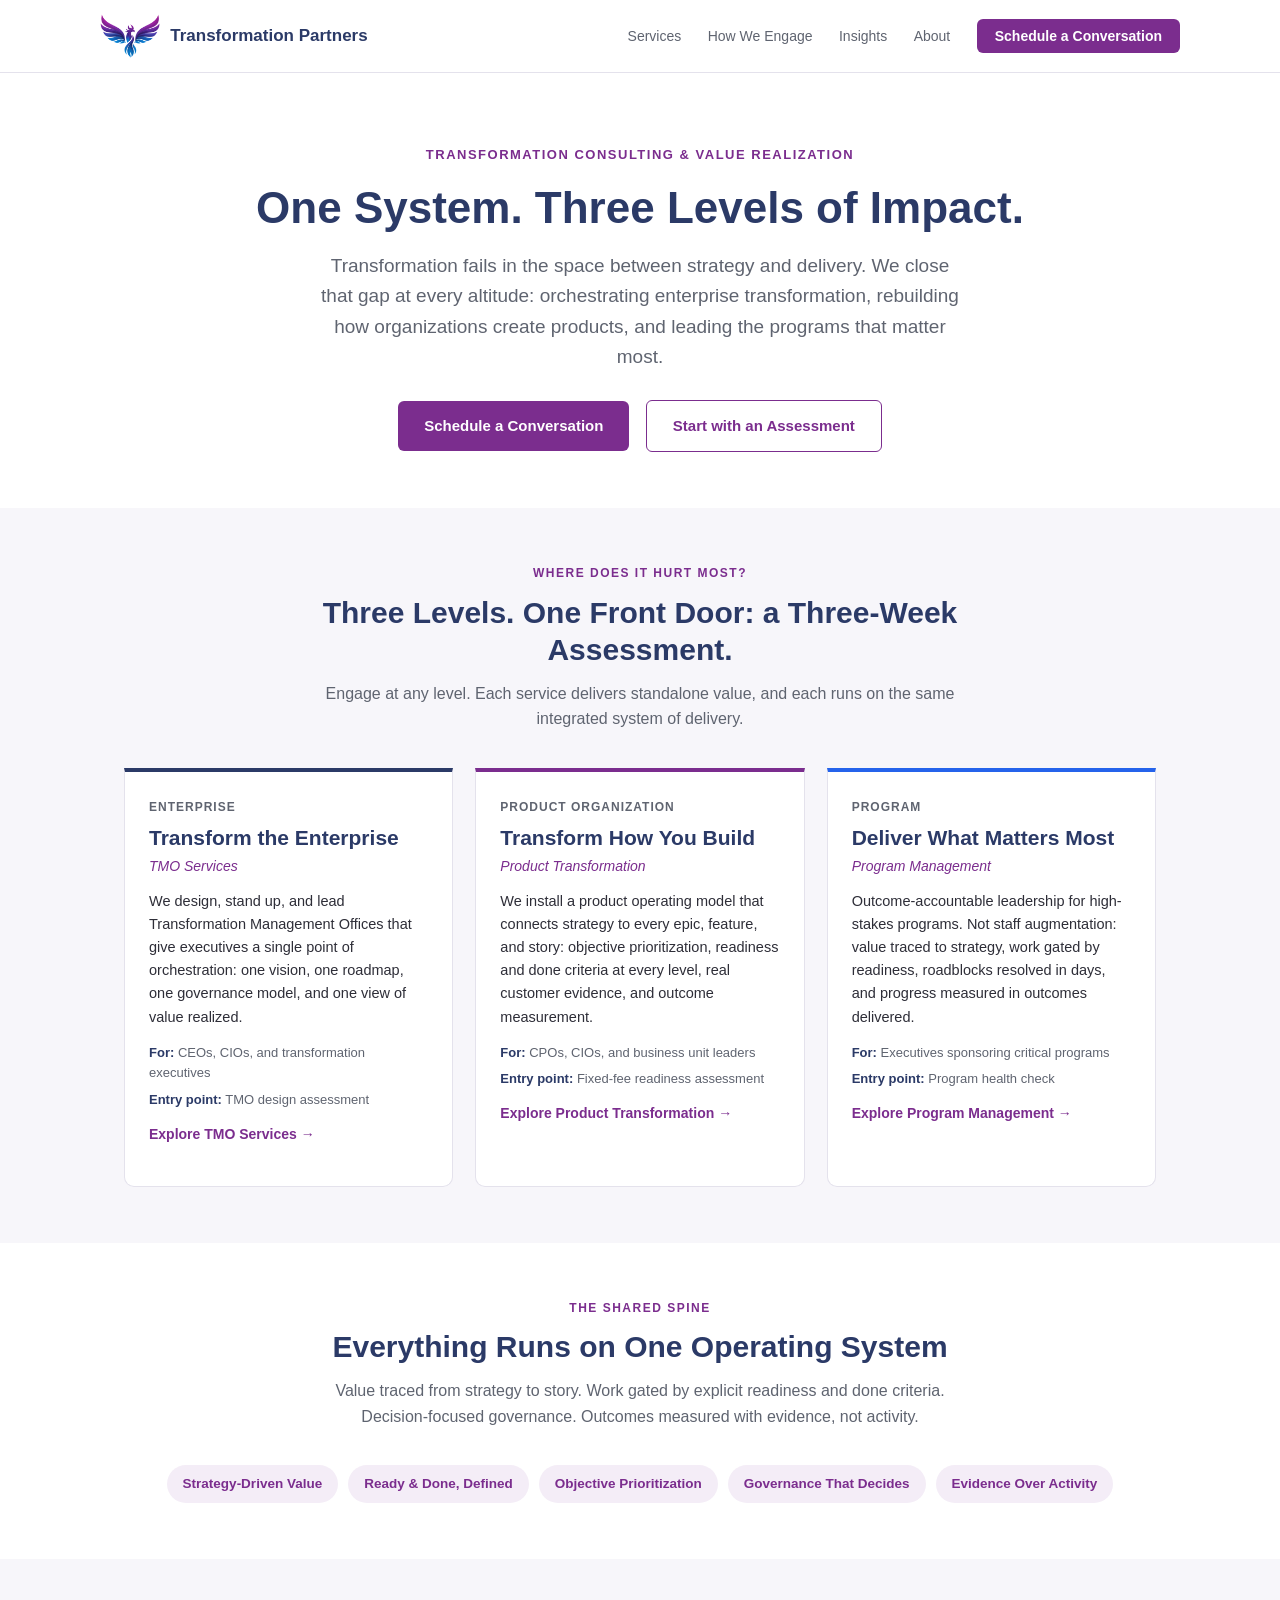
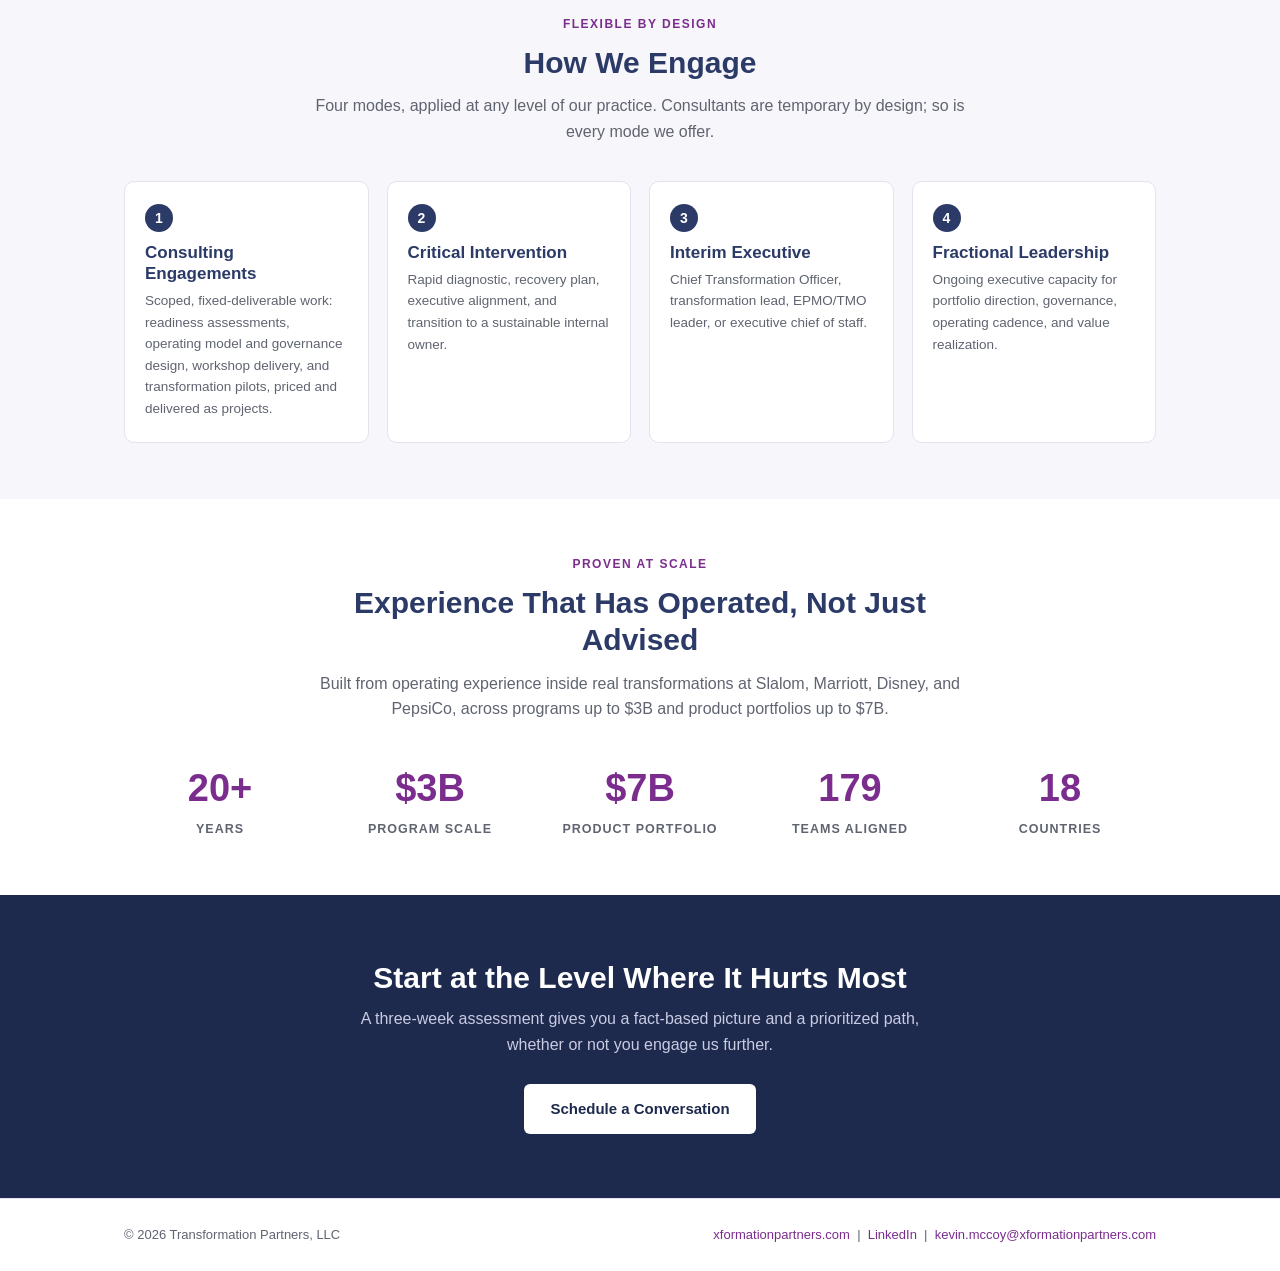
==== commit d995be07: "Rebuild homepage around offering structure: three service levels, four engagement modes, one integra" ====
--- a/index.html
+++ b/index.html
@@ -1,312 +1,247 @@
 <!DOCTYPE html>
 <html lang="en">
 <head>
-  <meta charset="utf-8">
-  <meta name="viewport" content="width=device-width, initial-scale=1.0">
-  <title>Transformation Partners, LLC — Enterprise Transformation That Actually Lands</title>
-  <meta name="description" content="Enterprise transformation consultancy since 2004. We don't hand you a deck and leave — we stay until the system works. Agile transformation, operating model design, and execution for utilities, hospitality, and enterprise IT.">
-  <meta name="theme-color" content="#0A1140">
-  <link rel="canonical" href="https://xformationpartners.com/">
-  <meta property="og:site_name" content="Transformation Partners, LLC">
-  <meta property="og:type" content="website">
-  <meta property="og:url" content="https://xformationpartners.com/">
-  <meta property="og:title" content="Strategy Is Easy. Execution Is the Job.">
-  <meta property="og:description" content="Most consultants tell you what needs to change. We stay in the room until it actually does. Enterprise transformation since 2004.">
-  <meta property="og:image" content="https://xformationpartners.com/assets/og-image.jpg">
-  <meta property="og:image:alt" content="Transformation Partners, LLC — Strategy, Alignment, Execution, Outcomes">
-  <meta property="og:image:width" content="1200">
-  <meta property="og:image:height" content="630">
-  <meta name="twitter:card" content="summary_large_image">
-  <meta name="twitter:title" content="Strategy Is Easy. Execution Is the Job.">
-  <meta name="twitter:description" content="Most consultants tell you what needs to change. We stay in the room until it actually does.">
-  <meta name="twitter:image" content="https://xformationpartners.com/assets/og-image.jpg">
-  <link rel="icon" type="image/png" sizes="32x32" href="assets/favicon-32.png">
-  <link rel="apple-touch-icon" href="assets/apple-touch-icon.png">
-  <link rel="icon" type="image/png" sizes="512x512" href="assets/icon-512.png">
-  <link rel="preconnect" href="https://fonts.googleapis.com">
-  <link rel="preconnect" href="https://fonts.gstatic.com" crossorigin>
-  <link href="https://fonts.googleapis.com/css2?family=Inter:wght@400;500;600&family=Montserrat:wght@700;800&display=swap" rel="stylesheet">
-  <link rel="stylesheet" href="assets/styles.css">
+<meta charset="UTF-8">
+<meta name="viewport" content="width=device-width, initial-scale=1.0">
+<link rel="icon" href="assets/favicon-32.png">
+<link rel="apple-touch-icon" href="assets/apple-touch-icon.png">
+<meta property="og:title" content="Transformation Partners, LLC | One System. Three Levels of Impact.">
+<meta property="og:image" content="https://xformationpartners.com/assets/og-image.jpg">
+<title>Transformation Partners, LLC | Transformation Consulting &amp; Value Realization</title>
+<style>
+  :root {
+    --navy: #2B3A67;
+    --navy-dark: #1E2A4D;
+    --purple: #7B2D8E;
+    --purple-light: #F4EDF7;
+    --blue: #2563EB;
+    --teal: #0F6E56;
+    --coral: #993C1D;
+    --ink: #2E2E38;
+    --muted: #5F6470;
+    --line: #E4E2EC;
+    --bg-soft: #F7F6FA;
+  }
+  * { margin: 0; padding: 0; box-sizing: border-box; }
+  body { font-family: 'Segoe UI', 'Helvetica Neue', Arial, sans-serif; color: var(--ink); line-height: 1.6; background: #fff; }
+  .wrap { max-width: 1080px; margin: 0 auto; padding: 0 24px; }
+  h1, h2, h3 { color: var(--navy); line-height: 1.25; }
+
+  header { border-bottom: 1px solid var(--line); position: sticky; top: 0; background: #fff; z-index: 10; }
+  .nav { display: flex; align-items: center; justify-content: space-between; padding: 14px 0; }
+  .brand { display: flex; align-items: center; gap: 10px; }
+  .brand img { height: 44px; }
+  .brand span { font-weight: 700; font-size: 17px; color: var(--navy); }
+  nav a { color: var(--muted); text-decoration: none; font-size: 14px; margin-left: 22px; }
+  nav a:hover { color: var(--purple); }
+  nav a.cta { background: var(--purple); color: #fff; padding: 9px 18px; border-radius: 6px; font-weight: 600; }
+  nav a.cta:hover { background: #692578; color: #fff; }
+
+  .hero { text-align: center; padding: 72px 0 56px; }
+  .hero .kicker { color: var(--purple); font-weight: 700; letter-spacing: 1.5px; font-size: 13px; text-transform: uppercase; }
+  .hero h1 { font-size: 44px; margin: 14px 0 16px; }
+  .hero p.lead { font-size: 19px; color: var(--muted); max-width: 640px; margin: 0 auto 28px; }
+  .btn { display: inline-block; text-decoration: none; font-weight: 600; font-size: 15px; padding: 13px 26px; border-radius: 6px; }
+  .btn-primary { background: var(--purple); color: #fff; }
+  .btn-primary:hover { background: #692578; }
+  .btn-ghost { color: var(--purple); border: 1.5px solid var(--purple); margin-left: 12px; }
+  .btn-ghost:hover { background: var(--purple-light); }
+
+  .section { padding: 56px 0; }
+  .section.alt { background: var(--bg-soft); }
+  .section-head { text-align: center; max-width: 680px; margin: 0 auto 36px; }
+  .section-head .kicker { color: var(--purple); font-weight: 700; letter-spacing: 1.5px; font-size: 12px; text-transform: uppercase; }
+  .section-head h2 { font-size: 30px; margin: 10px 0 12px; }
+  .section-head p { color: var(--muted); font-size: 16px; }
+
+  .cards-3 { display: grid; grid-template-columns: repeat(auto-fit, minmax(280px, 1fr)); gap: 22px; }
+  .svc { border: 1px solid var(--line); border-top: 4px solid var(--navy); border-radius: 0 0 10px 10px; padding: 26px 24px; background: #fff; }
+  .svc.tmo { border-top-color: var(--navy); }
+  .svc.product { border-top-color: var(--purple); }
+  .svc.program { border-top-color: var(--blue); }
+  .svc .level { font-size: 12px; font-weight: 700; letter-spacing: 1px; text-transform: uppercase; color: var(--muted); }
+  .svc h3 { font-size: 21px; margin: 8px 0 4px; }
+  .svc .tag { font-style: italic; color: var(--purple); font-size: 14px; margin-bottom: 12px; }
+  .svc p { font-size: 14.5px; color: var(--ink); margin-bottom: 14px; }
+  .svc .meta { font-size: 13px; color: var(--muted); margin-bottom: 6px; }
+  .svc .meta strong { color: var(--navy); }
+  .svc a.more { color: var(--purple); font-weight: 600; font-size: 14px; text-decoration: none; }
+  .svc a.more:hover { text-decoration: underline; }
+
+  .pillbox { display: flex; flex-wrap: wrap; gap: 10px; justify-content: center; }
+  .pill { background: var(--purple-light); color: var(--purple); font-weight: 600; font-size: 13.5px; padding: 8px 16px; border-radius: 20px; }
+
+  .cards-4 { display: grid; grid-template-columns: repeat(auto-fit, minmax(220px, 1fr)); gap: 18px; }
+  .mode { background: #fff; border: 1px solid var(--line); border-radius: 10px; padding: 22px 20px; }
+  .mode .num { display: inline-block; width: 28px; height: 28px; border-radius: 50%; background: var(--navy); color: #fff; font-size: 14px; font-weight: 700; text-align: center; line-height: 28px; margin-bottom: 10px; }
+  .mode h3 { font-size: 17px; margin-bottom: 6px; }
+  .mode p { font-size: 13.5px; color: var(--muted); }
+
+  .stats { display: grid; grid-template-columns: repeat(auto-fit, minmax(140px, 1fr)); gap: 18px; text-align: center; }
+  .stat .n { font-size: 38px; font-weight: 700; color: var(--purple); }
+  .stat .l { font-size: 12.5px; font-weight: 600; letter-spacing: 1px; text-transform: uppercase; color: var(--muted); }
+
+  .closing { background: var(--navy-dark); text-align: center; padding: 64px 0; }
+  .closing h2 { color: #fff; font-size: 30px; margin-bottom: 10px; }
+  .closing p { color: #C9CBE3; font-size: 16px; max-width: 560px; margin: 0 auto 26px; }
+  .closing .btn { background: #fff; color: var(--navy-dark); }
+  .closing .btn:hover { background: var(--purple-light); }
+
+  footer { padding: 26px 0; border-top: 1px solid var(--line); }
+  .foot { display: flex; justify-content: space-between; align-items: center; flex-wrap: wrap; gap: 10px; font-size: 13px; color: var(--muted); }
+  .foot a { color: var(--purple); text-decoration: none; }
+
+  @media (max-width: 720px) {
+    .hero h1 { font-size: 32px; }
+    nav a:not(.cta) { display: none; }
+  }
+</style>
 </head>
 <body>
 
-  <a href="#main" class="skip-link">Skip to content</a>
-
-  <!-- Reusable brand wave motif -->
-  <svg width="0" height="0" style="position:absolute" aria-hidden="true" focusable="false">
-    <defs>
-      <path id="tp-wave" d="M0,110 C220,52 430,150 700,124 C960,99 1180,26 1440,58"></path>
-      <linearGradient id="tp-wave-grad" x1="0" y1="0" x2="1" y2="0">
-        <stop offset="0%" stop-color="#D96FD0"></stop>
-        <stop offset="50%" stop-color="#9B7BEE"></stop>
-        <stop offset="100%" stop-color="#6CC1F6"></stop>
-      </linearGradient>
-    </defs>
-  </svg>
-
-  <nav>
-    <a href="index.html" class="brand" aria-label="Transformation Partners, LLC — home">
-      <img src="assets/phoenix.png" alt="" class="brand-mark" width="460" height="336">
-      <span>
-        <span class="brand-name">TRANSFORMATION</span>
-        <span class="brand-sub">PARTNERS, LLC</span>
-      </span>
-    </a>
-    <div class="nav-links">
-      <a href="tmo.html">TMO Services</a>
-      <a href="accelerating-value-delivery.html">Value Delivery</a>
+<header>
+  <div class="wrap nav">
+    <div class="brand">
+      <img src="assets/phoenix.png" alt="Transformation Partners, LLC">
+      <span>Transformation Partners</span>
+    </div>
+    <nav>
+      <a href="#services">Services</a>
+      <a href="#engage">How We Engage</a>
       <a href="insights.html">Insights</a>
       <a href="about.html">About</a>
-      <a href="#contact">Contact</a>
-    </div>
-    <a href="#contact" class="nav-cta">Let's Talk</a>
-  </nav>
-
-  <main id="main">
-
-  <section id="hero">
-    <div class="hero-glow" aria-hidden="true"></div>
-    <img src="assets/phoenix.png" alt="" class="hero-phoenix" aria-hidden="true">
-    <div class="hero-inner">
-      <div class="hero-copy">
-        <p class="eyebrow">Enterprise Transformation · Since 2004</p>
-        <h1>Strategy Is Easy.<br><span class="accent">Execution</span> Is the Job.</h1>
-        <div class="hero-rule"></div>
-        <p class="hero-sub">Most consultants tell you what needs to change. We stay in the room until it actually does.</p>
-        <a href="#contact" class="btn">Start the Conversation</a>
-        <p class="hero-tagline">
-          <span>Strategy</span><span class="dot" aria-hidden="true"></span>
-          <span>Alignment</span><span class="dot" aria-hidden="true"></span>
-          <span>Execution</span><span class="dot" aria-hidden="true"></span>
-          <span>Outcomes</span>
-        </p>
-      </div>
-    </div>
-    <svg class="wave" viewBox="0 0 1440 200" preserveAspectRatio="none" aria-hidden="true" focusable="false" style="height:190px">
-      <g fill="none" stroke="url(#tp-wave-grad)" stroke-width="1" opacity="0.5">
-        <use href="#tp-wave" y="0"></use><use href="#tp-wave" y="4"></use><use href="#tp-wave" y="8"></use>
-        <use href="#tp-wave" y="12"></use><use href="#tp-wave" y="16"></use><use href="#tp-wave" y="20"></use>
-        <use href="#tp-wave" y="24"></use><use href="#tp-wave" y="28"></use><use href="#tp-wave" y="32"></use>
-        <use href="#tp-wave" y="36"></use><use href="#tp-wave" y="40"></use><use href="#tp-wave" y="44"></use>
-        <use href="#tp-wave" y="48"></use><use href="#tp-wave" y="52"></use><use href="#tp-wave" y="56"></use>
-        <use href="#tp-wave" y="60"></use><use href="#tp-wave" y="64"></use><use href="#tp-wave" y="68"></use>
-        <use href="#tp-wave" y="72"></use><use href="#tp-wave" y="76"></use>
-      </g>
-    </svg>
-  </section>
-
-  <section id="about">
-    <div class="wrap about-grid reveal">
-      <div class="about-text">
-        <p class="label">Who We Are</p>
-        <h2>Two Decades. No Shortcuts.</h2>
-        <p>Transformation Partners was built on one premise: <strong>real change requires someone who won't be talked out of it.</strong></p>
-        <p>Since 2004, we've worked inside organizations that others couldn't move — call centers running thousands of agents across multiple states, amusement park operations at scale, enterprise IT overhauls. We've delivered results in every one of them.</p>
-        <p>We've seen every phase of the agile lifecycle. We know where transformations stall and exactly why. And we don't leave until the system works.</p>
-        <p>We're not here to produce a deck. We're here to fix the system.</p>
-      </div>
-      <div class="stat-col">
-        <div class="stat-item">
-          <div class="stat-num">20+</div>
-          <div class="stat-label">Years of Agile Transformation</div>
-        </div>
-        <div class="stat-item">
-          <div class="stat-num">6,000+</div>
-          <div class="stat-label">Agent Call Center Overhaul · 3 States</div>
-        </div>
-        <div class="stat-item">
-          <div class="stat-num">Multi-Industry</div>
-          <div class="stat-label">Utilities · Hospitality · Enterprise IT · Ops</div>
-        </div>
-      </div>
-    </div>
-  </section>
-
-  <section id="problem">
-    <div class="wrap">
-      <p class="label">The Real Problem</p>
-      <h2>Transformations Don't Fail.<br>Organizations Do.</h2>
-      <div class="problem-grid reveal">
-        <div class="problem-card">
-          <div class="p-bar"></div>
-          <h3>Roadmaps vs. Reality</h3>
-          <p>Plans built on aspiration, not actual team capacity or organizational constraints.</p>
-        </div>
-        <div class="problem-card">
-          <div class="p-bar"></div>
-          <h3>Misaligned Priorities</h3>
-          <p>Business and technology pulling in opposite directions with no one accountable for the gap.</p>
-        </div>
-        <div class="problem-card">
-          <div class="p-bar"></div>
-          <h3>Execution Breakdown</h3>
-          <p>Work stalls between strategy, product, and delivery. Nobody owns the space between.</p>
-        </div>
-        <div class="problem-card">
-          <div class="p-bar"></div>
-          <h3>Governance That Slows</h3>
-          <p>Approval chains built to protect the process instead of enable the work.</p>
-        </div>
-        <div class="problem-card">
-          <div class="p-bar"></div>
-          <h3>Vendor Silos</h3>
-          <p>Internal teams and external partners operating from different playbooks, duplicating work and compounding friction.</p>
-        </div>
-        <div class="problem-card">
-          <div class="p-bar"></div>
-          <h3>False Progress</h3>
-          <p>Activity metrics masking the absence of real change. Busy teams, stalled outcomes.</p>
-        </div>
-      </div>
-      <p class="kicker reveal">High investment. Low return. Real change never quite arrives. <em>We've seen this pattern across every industry we've worked in — and we know exactly how to break it.</em></p>
-      <div class="paper-teaser reveal">
-        <img src="assets/wtf-preview.png" alt="Cover of the Why Transformations Fail white paper" loading="lazy">
-        <div>
-          <p class="paper-eyebrow">White Paper</p>
-          <h3>Why Transformations Fail</h3>
-          <p>A system-level perspective on unlocking sustainable business outcomes: the failure pattern, ten signals of breakdown, and the structural shifts that fix them.</p>
-          <a href="assets/why-transformations-fail-whitepaper.pdf" class="btn">Read the White Paper</a>
-        </div>
-      </div>
-    </div>
-    <svg class="wave" viewBox="0 0 1440 200" preserveAspectRatio="none" aria-hidden="true" focusable="false" style="height:150px">
-      <g fill="none" stroke="url(#tp-wave-grad)" stroke-width="1" opacity="0.4">
-        <use href="#tp-wave" y="0"></use><use href="#tp-wave" y="5"></use><use href="#tp-wave" y="10"></use>
-        <use href="#tp-wave" y="15"></use><use href="#tp-wave" y="20"></use><use href="#tp-wave" y="25"></use>
-        <use href="#tp-wave" y="30"></use><use href="#tp-wave" y="35"></use><use href="#tp-wave" y="40"></use>
-        <use href="#tp-wave" y="45"></use><use href="#tp-wave" y="50"></use><use href="#tp-wave" y="55"></use>
-        <use href="#tp-wave" y="60"></use><use href="#tp-wave" y="65"></use><use href="#tp-wave" y="70"></use>
-      </g>
-    </svg>
-  </section>
-
-  <section id="method">
-    <div class="wrap">
-      <p class="label">How We Work</p>
-      <h2>Built to Deliver. Not to Recommend.</h2>
-      <p class="intro">Every engagement is grounded in outcomes, not activity. We don't leave until the system works.</p>
-      <div class="method-grid reveal">
-        <div class="method-card">
-          <div class="method-num">01</div>
-          <h3 class="method-title">Outcome-Driven Alignment</h3>
-          <p class="method-desc">We define success in measurable terms upfront — financial impact, operational efficiency, time-to-value — and every decision ties back to those numbers.</p>
-        </div>
-        <div class="method-card">
-          <div class="method-num">02</div>
-          <h3 class="method-title">Capacity-Aware Roadmapping</h3>
-          <p class="method-desc">We build roadmaps against real throughput and real constraints. No aspirational timelines. No plans that only exist in a slide deck.</p>
-        </div>
-        <div class="method-card">
-          <div class="method-num">03</div>
-          <h3 class="method-title">Vertical Integration of Work</h3>
-          <p class="method-desc">Strategy to Product to Execution, fully connected. Misalignment, duplication, and reporting noise get cut before they compound.</p>
-        </div>
-        <div class="method-card">
-          <div class="method-num">04</div>
-          <h3 class="method-title">Governance That Enables</h3>
-          <p class="method-desc">Decision frameworks designed to accelerate action, clarify ownership, and eliminate escalation cycles. Less overhead. More progress.</p>
-        </div>
-        <div class="method-card">
-          <div class="method-num">05</div>
-          <h3 class="method-title">Systems That Outlast Us</h3>
-          <p class="method-desc">When we leave, your organization continues to deliver. No dependency on us. No regression when the engagement ends.</p>
-        </div>
-      </div>
-      <figure class="figure reveal">
-        <img src="assets/tmo-engagement.png" alt="Four-phase engagement model: Assess, Stand Up, Run, Transfer" loading="lazy">
-        <figcaption>Every engagement is designed to make our role temporary</figcaption>
-      </figure>
-    </div>
-  </section>
-
-  <section id="industries">
-    <div class="wrap">
-      <p class="label">Industries</p>
-      <h2>We've Worked Where Stakes Are High.</h2>
-      <p class="intro">Our experience spans complex, high-visibility organizations where transformation isn't optional and failure isn't acceptable.</p>
-      <div class="tags reveal">
-        <span class="tag">Enterprise IT</span>
-        <span class="tag">Utilities &amp; Regulated Industries</span>
-        <span class="tag">Hospitality &amp; Amusement</span>
-        <span class="tag">Large-Scale Call Centers</span>
-        <span class="tag">ERP &amp; S/4 Migrations</span>
-        <span class="tag">Digital Transformation</span>
-        <span class="tag">Operating Model Design</span>
-        <span class="tag">Multi-State Operations</span>
-      </div>
-    </div>
-  </section>
-
-  <section id="contact">
-    <div class="contact-glow" aria-hidden="true"></div>
-    <div class="wrap">
-      <img src="assets/phoenix.png" alt="" class="contact-phoenix" aria-hidden="true">
-      <p class="label">Get in Touch</p>
-      <h2>If Your Transformation Isn't Delivering, the Problem Is the System.</h2>
-      <p class="intro">Let's have a direct conversation about what's actually happening and whether we're the right fit to fix it.</p>
-      <form class="contact-form" action="https://formsubmit.co/kevin.mccoy@xformationpartners.com" method="POST">
-        <input type="hidden" name="_subject" value="Website inquiry — xformationpartners.com">
-        <input type="hidden" name="_next" value="https://xformationpartners.com/#contact">
-        <input type="text" name="_honey" style="display:none" tabindex="-1" autocomplete="off">
-        <div>
-          <label for="cf-name">Name</label>
-          <input id="cf-name" type="text" name="name" placeholder="Your name" required>
-        </div>
-        <div>
-          <label for="cf-email">Email</label>
-          <input id="cf-email" type="email" name="email" placeholder="you@company.com" required>
-        </div>
-        <div class="full">
-          <label for="cf-company">Company</label>
-          <input id="cf-company" type="text" name="company" placeholder="Organization">
-        </div>
-        <div class="full">
-          <label for="cf-message">What's happening with your transformation?</label>
-          <textarea id="cf-message" name="message" placeholder="Tell us where things are stuck." required></textarea>
-        </div>
-        <div class="form-actions">
-          <button type="submit" class="btn">Schedule a Conversation</button>
-        </div>
-      </form>
-      <p class="contact-alt">Prefer email? Reach us directly at <a href="mailto:kevin.mccoy@xformationpartners.com">kevin.mccoy@xformationpartners.com</a></p>
-    </div>
-  </section>
-
-  </main>
-
-  <footer>
-    <div class="footer-inner">
-      <a href="index.html" class="brand" aria-label="Transformation Partners, LLC — home">
-        <img src="assets/phoenix.png" alt="" class="brand-mark" width="460" height="336">
-        <span>
-          <span class="brand-name">TRANSFORMATION</span>
-          <span class="brand-sub">PARTNERS, LLC</span>
-        </span>
-      </a>
-      <p class="footer-tagline">
-        <span>Strategy</span><span class="dot" aria-hidden="true"></span>
-        <span>Alignment</span><span class="dot" aria-hidden="true"></span>
-        <span>Execution</span><span class="dot" aria-hidden="true"></span>
-        <span>Outcomes</span>
-      </p>
-      <div class="footer-nav">
-        <a href="tmo.html">TMO Services</a>
-        <a href="accelerating-value-delivery.html">Accelerating Value Delivery</a>
-        <a href="insights.html">Insights</a>
-        <a href="about.html">About</a>
-        <a href="#contact">Contact</a>
-      </div>
-      <p class="footer-legal">© 2026 Transformation Partners, LLC · <a href="https://xformationpartners.com">xformationpartners.com</a> · <a href="mailto:kevin.mccoy@xformationpartners.com">kevin.mccoy@xformationpartners.com</a> · All Rights Reserved</p>
-    </div>
-  </footer>
-
-  <script>
-    document.documentElement.classList.add('js');
-    const obs = new IntersectionObserver((entries) => {
-      entries.forEach(e => { if (e.isIntersecting) { e.target.classList.add('visible'); obs.unobserve(e.target); } });
-    }, { threshold: 0.12 });
-    document.querySelectorAll('.reveal').forEach(el => obs.observe(el));
-  </script>
+      <a class="cta" href="#contact">Schedule a Conversation</a>
+    </nav>
+  </div>
+</header>
+
+<section class="hero wrap">
+  <div class="kicker">Transformation Consulting &amp; Value Realization</div>
+  <h1>One System. Three Levels of Impact.</h1>
+  <p class="lead">Transformation fails in the space between strategy and delivery. We close that gap at every altitude: orchestrating enterprise transformation, rebuilding how organizations create products, and leading the programs that matter most.</p>
+  <a class="btn btn-primary" href="#contact">Schedule a Conversation</a>
+  <a class="btn btn-ghost" href="#services">Start with an Assessment</a>
+</section>
+
+<section id="services" class="section alt">
+  <div class="wrap">
+    <div class="section-head">
+      <div class="kicker">Where does it hurt most?</div>
+      <h2>Three Levels. One Front Door: a Three-Week Assessment.</h2>
+      <p>Engage at any level. Each service delivers standalone value, and each runs on the same integrated system of delivery.</p>
+    </div>
+    <div class="cards-3">
+      <div class="svc tmo">
+        <div class="level">Enterprise</div>
+        <h3>Transform the Enterprise</h3>
+        <div class="tag">TMO Services</div>
+        <p>We design, stand up, and lead Transformation Management Offices that give executives a single point of orchestration: one vision, one roadmap, one governance model, and one view of value realized.</p>
+        <div class="meta"><strong>For:</strong> CEOs, CIOs, and transformation executives</div>
+        <div class="meta"><strong>Entry point:</strong> TMO design assessment</div>
+        <p style="margin-top:12px;"><a class="more" href="tmo.html">Explore TMO Services &rarr;</a></p>
+      </div>
+      <div class="svc product">
+        <div class="level">Product Organization</div>
+        <h3>Transform How You Build</h3>
+        <div class="tag">Product Transformation</div>
+        <p>We install a product operating model that connects strategy to every epic, feature, and story: objective prioritization, readiness and done criteria at every level, real customer evidence, and outcome measurement.</p>
+        <div class="meta"><strong>For:</strong> CPOs, CIOs, and business unit leaders</div>
+        <div class="meta"><strong>Entry point:</strong> Fixed-fee readiness assessment</div>
+        <p style="margin-top:12px;"><a class="more" href="accelerating-value-delivery.html">Explore Product Transformation &rarr;</a></p>
+      </div>
+      <div class="svc program">
+        <div class="level">Program</div>
+        <h3>Deliver What Matters Most</h3>
+        <div class="tag">Program Management</div>
+        <p>Outcome-accountable leadership for high-stakes programs. Not staff augmentation: value traced to strategy, work gated by readiness, roadblocks resolved in days, and progress measured in outcomes delivered.</p>
+        <div class="meta"><strong>For:</strong> Executives sponsoring critical programs</div>
+        <div class="meta"><strong>Entry point:</strong> Program health check</div>
+        <p style="margin-top:12px;"><a class="more" href="#contact">Explore Program Management &rarr;</a></p>
+      </div>
+    </div>
+  </div>
+</section>
+
+<section id="system" class="section">
+  <div class="wrap">
+    <div class="section-head">
+      <div class="kicker">The shared spine</div>
+      <h2>Everything Runs on One Operating System</h2>
+      <p>Value traced from strategy to story. Work gated by explicit readiness and done criteria. Decision-focused governance. Outcomes measured with evidence, not activity.</p>
+    </div>
+    <div class="pillbox">
+      <span class="pill">Strategy-Driven Value</span>
+      <span class="pill">Ready &amp; Done, Defined</span>
+      <span class="pill">Objective Prioritization</span>
+      <span class="pill">Governance That Decides</span>
+      <span class="pill">Evidence Over Activity</span>
+    </div>
+  </div>
+</section>
+
+<section id="engage" class="section alt">
+  <div class="wrap">
+    <div class="section-head">
+      <div class="kicker">Flexible by design</div>
+      <h2>How We Engage</h2>
+      <p>Four modes, applied at any level of our practice. Consultants are temporary by design; so is every mode we offer.</p>
+    </div>
+    <div class="cards-4">
+      <div class="mode">
+        <div class="num">1</div>
+        <h3>Consulting Engagements</h3>
+        <p>Scoped, fixed-deliverable work: readiness assessments, operating model and governance design, workshop delivery, and transformation pilots, priced and delivered as projects.</p>
+      </div>
+      <div class="mode">
+        <div class="num">2</div>
+        <h3>Critical Intervention</h3>
+        <p>Rapid diagnostic, recovery plan, executive alignment, and transition to a sustainable internal owner.</p>
+      </div>
+      <div class="mode">
+        <div class="num">3</div>
+        <h3>Interim Executive</h3>
+        <p>Chief Transformation Officer, transformation lead, EPMO/TMO leader, or executive chief of staff.</p>
+      </div>
+      <div class="mode">
+        <div class="num">4</div>
+        <h3>Fractional Leadership</h3>
+        <p>Ongoing executive capacity for portfolio direction, governance, operating cadence, and value realization.</p>
+      </div>
+    </div>
+  </div>
+</section>
+
+<section id="about" class="section">
+  <div class="wrap">
+    <div class="section-head">
+      <div class="kicker">Proven at scale</div>
+      <h2>Experience That Has Operated, Not Just Advised</h2>
+      <p>Built from operating experience inside real transformations at Slalom, Marriott, Disney, and PepsiCo, across programs up to $3B and product portfolios up to $7B.</p>
+    </div>
+    <div class="stats">
+      <div class="stat"><div class="n">20+</div><div class="l">Years</div></div>
+      <div class="stat"><div class="n">$3B</div><div class="l">Program Scale</div></div>
+      <div class="stat"><div class="n">$7B</div><div class="l">Product Portfolio</div></div>
+      <div class="stat"><div class="n">179</div><div class="l">Teams Aligned</div></div>
+      <div class="stat"><div class="n">18</div><div class="l">Countries</div></div>
+    </div>
+  </div>
+</section>
+
+<section id="contact" class="closing">
+  <div class="wrap">
+    <h2>Start at the Level Where It Hurts Most</h2>
+    <p>A three-week assessment gives you a fact-based picture and a prioritized path, whether or not you engage us further.</p>
+    <a class="btn" href="mailto:kevin.mccoy@xformationpartners.com">Schedule a Conversation</a>
+  </div>
+</section>
+
+<footer>
+  <div class="wrap foot">
+    <span>&copy; 2026 Transformation Partners, LLC</span>
+    <span><a href="https://xformationpartners.com">xformationpartners.com</a> &nbsp;|&nbsp; <a href="https://linkedin.com/in/kmccoy1">LinkedIn</a> &nbsp;|&nbsp; <a href="mailto:kevin.mccoy@xformationpartners.com">kevin.mccoy@xformationpartners.com</a></span>
+  </div>
+</footer>
 
 </body>
 </html>
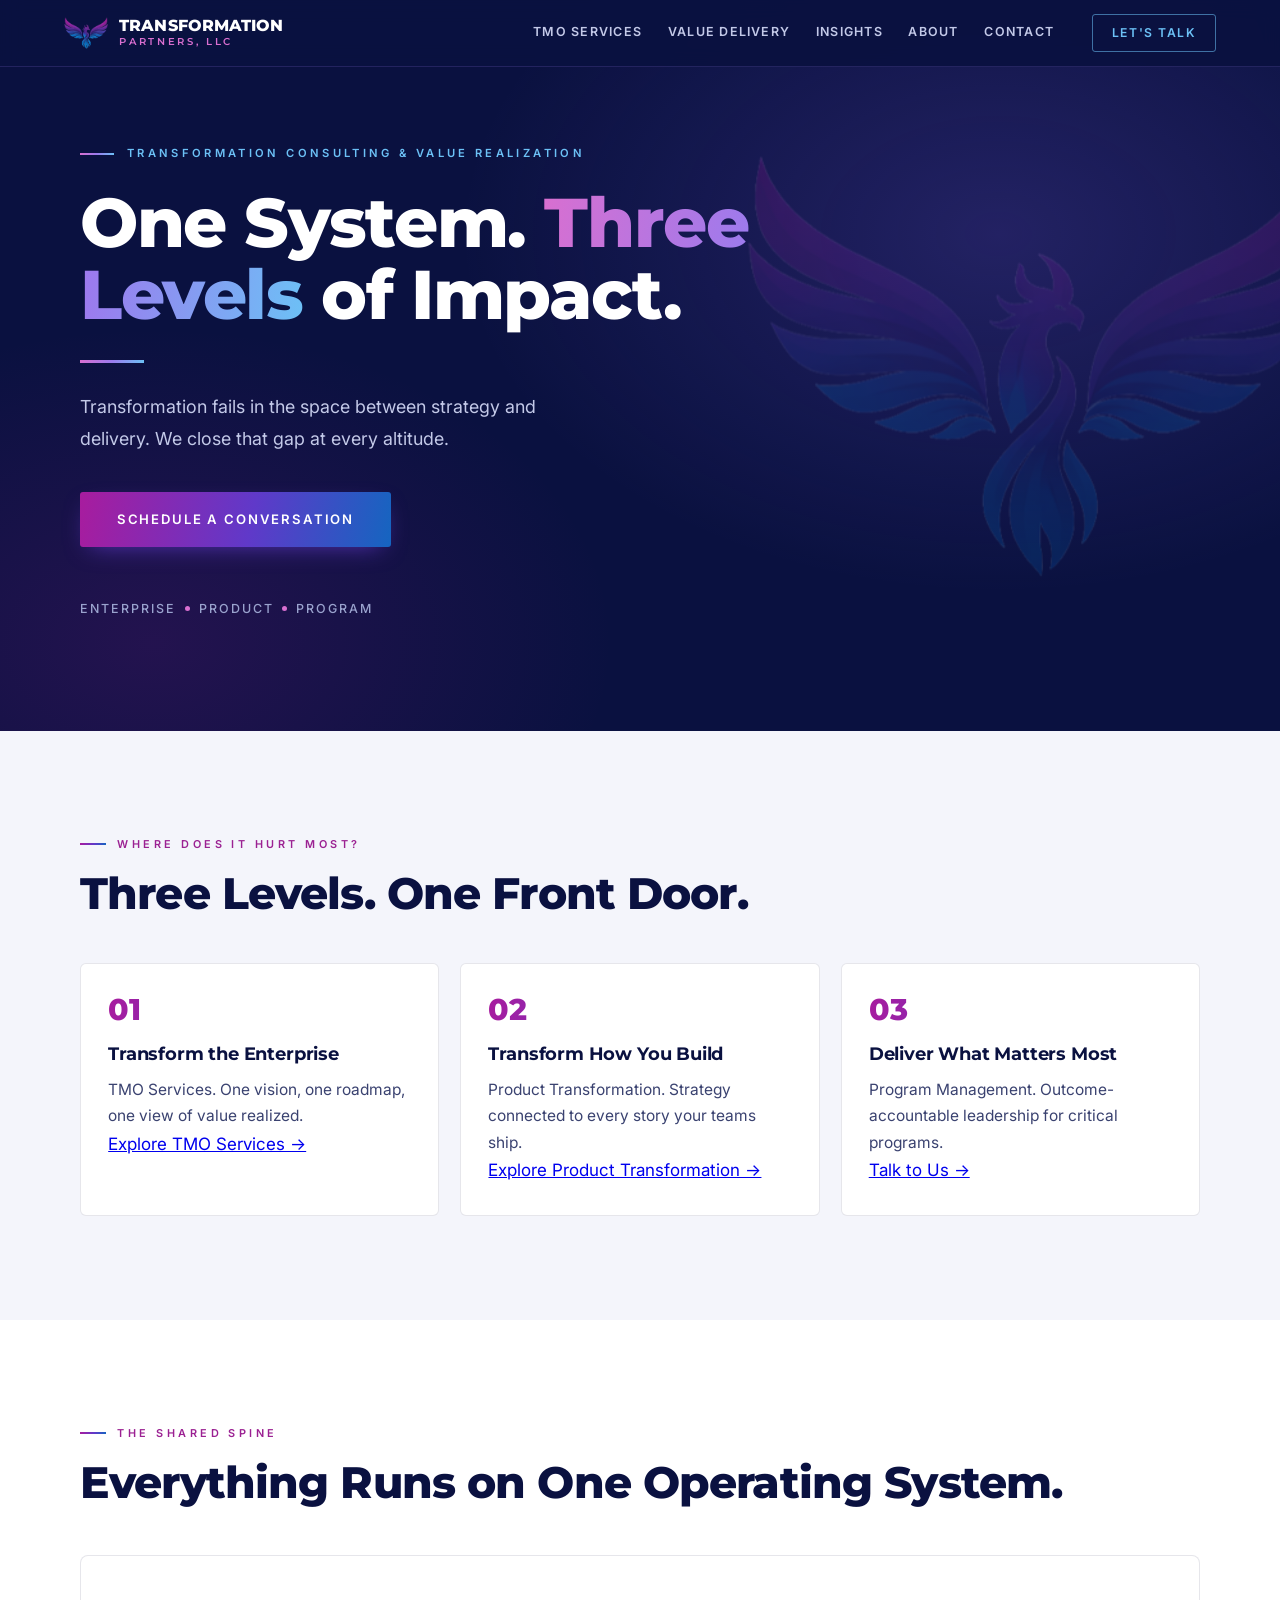
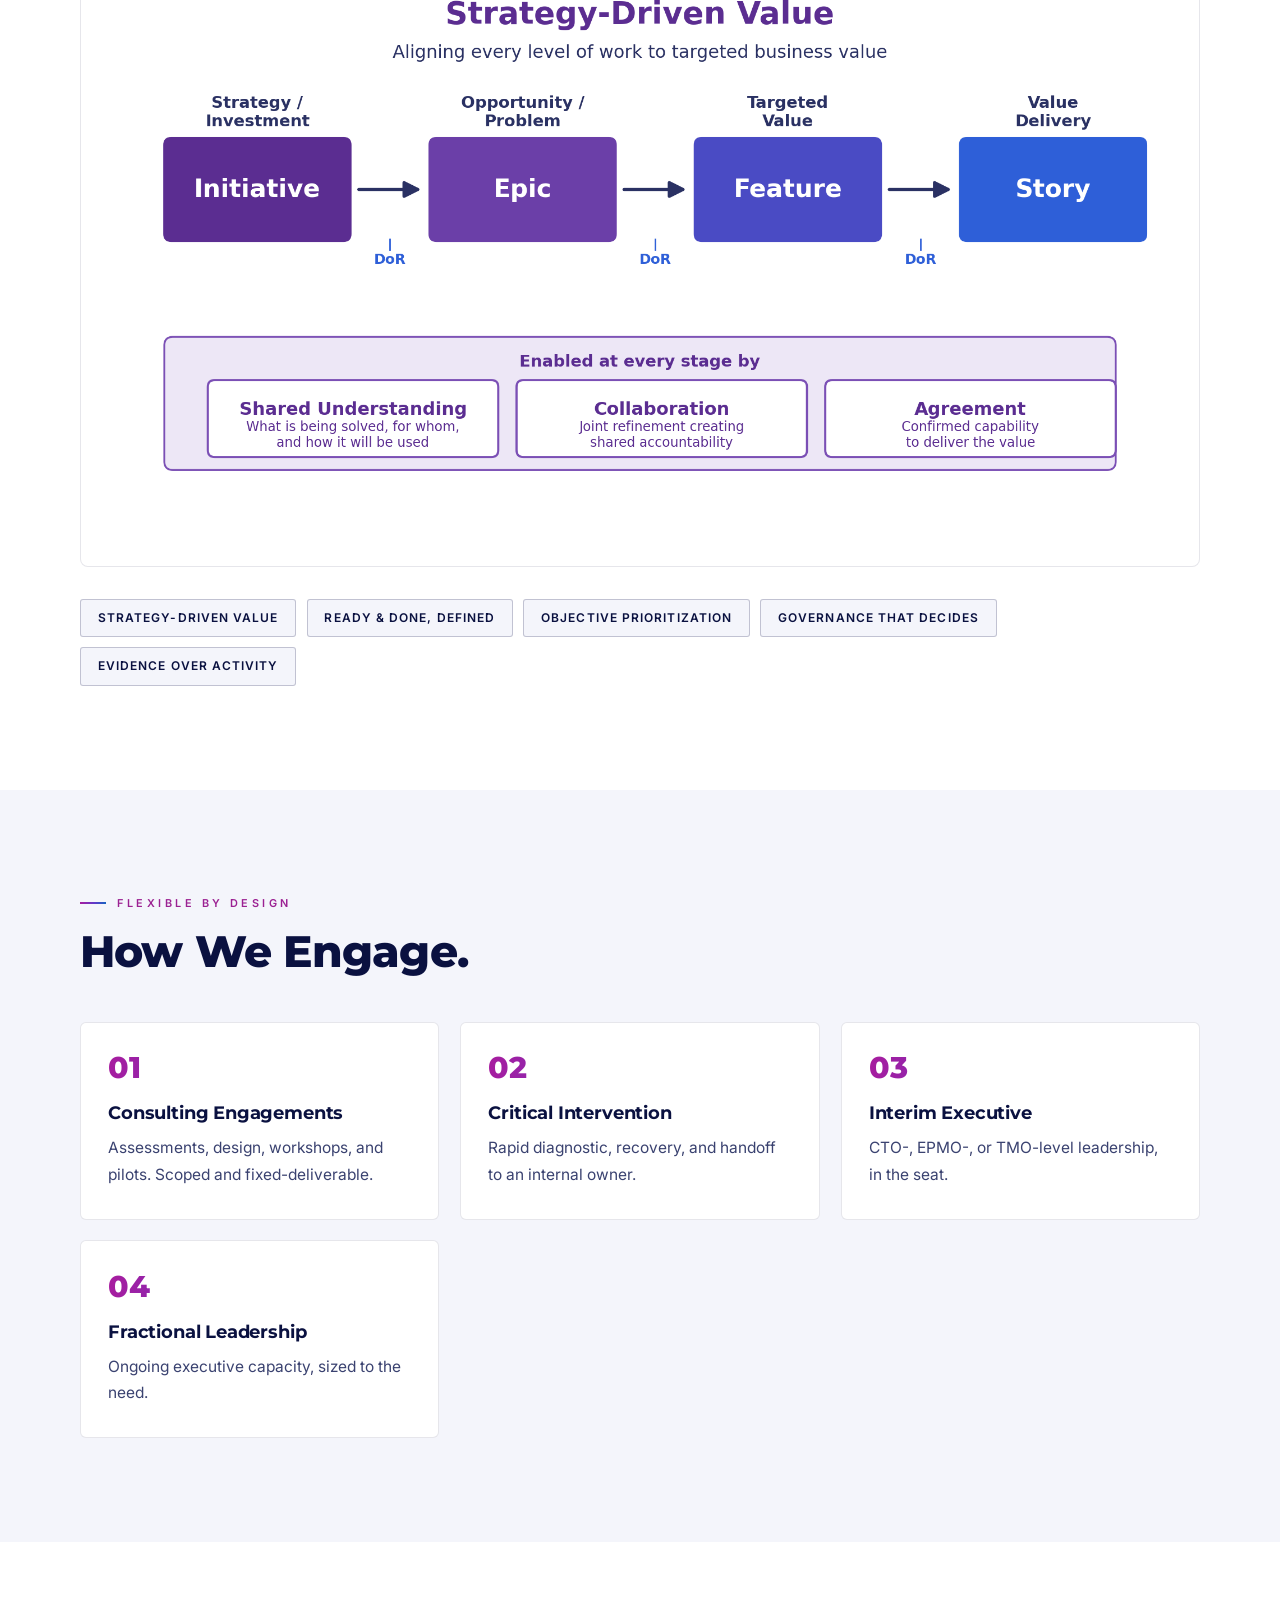
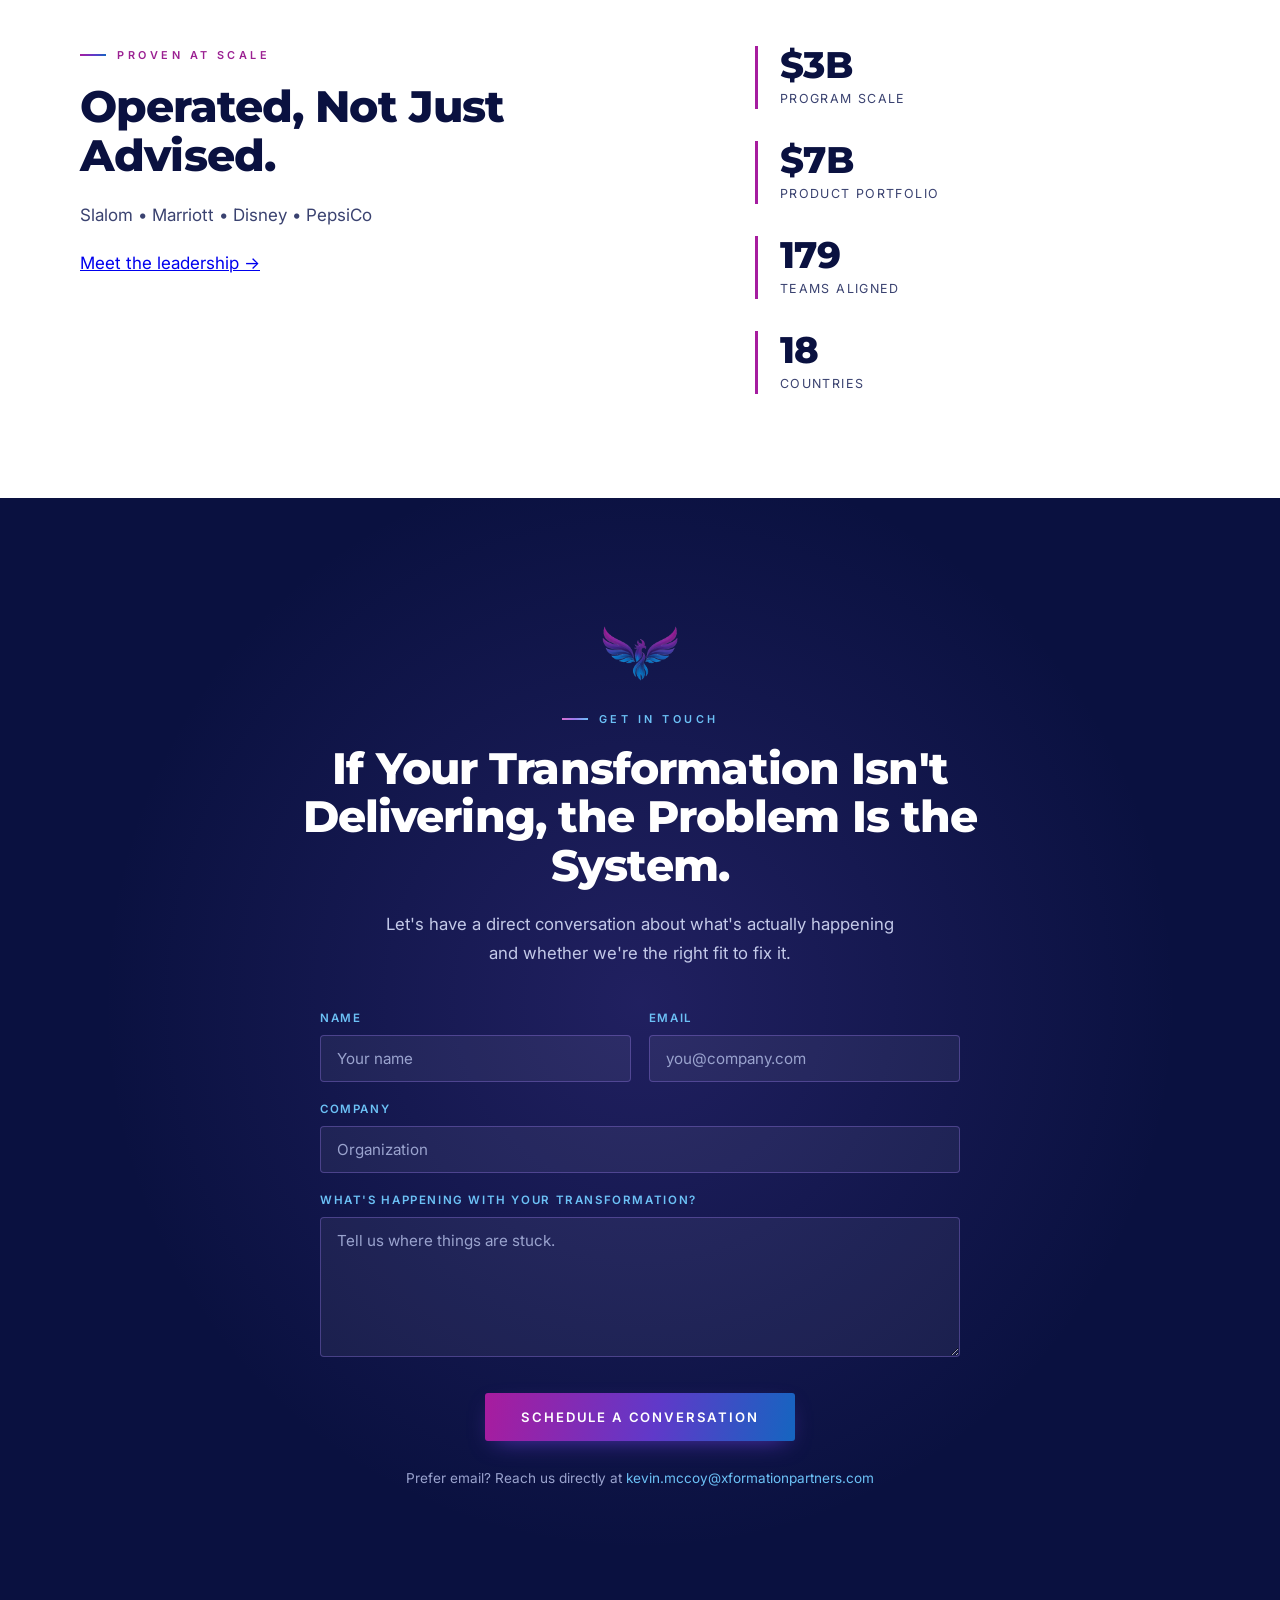
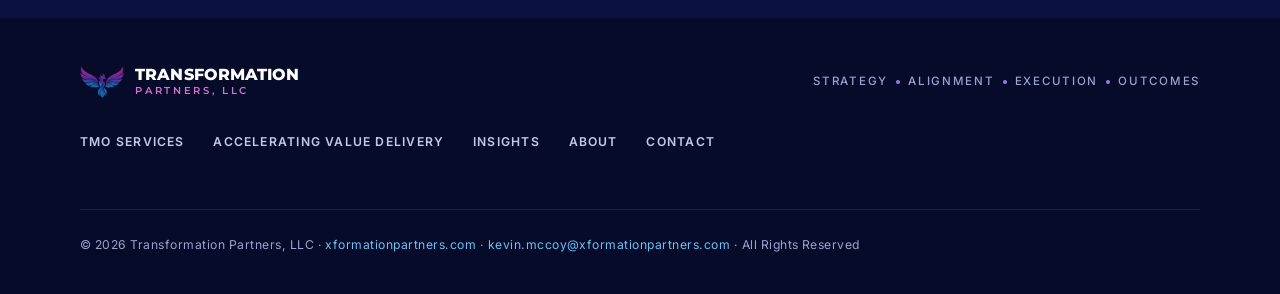
==== commit 37d96f8c: "Visual-first homepage: half the copy, shared design system, value-alignment diagram, restored contac" ====
--- a/index.html
+++ b/index.html
@@ -1,247 +1,229 @@
 <!DOCTYPE html>
 <html lang="en">
 <head>
-<meta charset="UTF-8">
-<meta name="viewport" content="width=device-width, initial-scale=1.0">
-<link rel="icon" href="assets/favicon-32.png">
-<link rel="apple-touch-icon" href="assets/apple-touch-icon.png">
-<meta property="og:title" content="Transformation Partners, LLC | One System. Three Levels of Impact.">
-<meta property="og:image" content="https://xformationpartners.com/assets/og-image.jpg">
-<title>Transformation Partners, LLC | Transformation Consulting &amp; Value Realization</title>
-<style>
-  :root {
-    --navy: #2B3A67;
-    --navy-dark: #1E2A4D;
-    --purple: #7B2D8E;
-    --purple-light: #F4EDF7;
-    --blue: #2563EB;
-    --teal: #0F6E56;
-    --coral: #993C1D;
-    --ink: #2E2E38;
-    --muted: #5F6470;
-    --line: #E4E2EC;
-    --bg-soft: #F7F6FA;
-  }
-  * { margin: 0; padding: 0; box-sizing: border-box; }
-  body { font-family: 'Segoe UI', 'Helvetica Neue', Arial, sans-serif; color: var(--ink); line-height: 1.6; background: #fff; }
-  .wrap { max-width: 1080px; margin: 0 auto; padding: 0 24px; }
-  h1, h2, h3 { color: var(--navy); line-height: 1.25; }
-
-  header { border-bottom: 1px solid var(--line); position: sticky; top: 0; background: #fff; z-index: 10; }
-  .nav { display: flex; align-items: center; justify-content: space-between; padding: 14px 0; }
-  .brand { display: flex; align-items: center; gap: 10px; }
-  .brand img { height: 44px; }
-  .brand span { font-weight: 700; font-size: 17px; color: var(--navy); }
-  nav a { color: var(--muted); text-decoration: none; font-size: 14px; margin-left: 22px; }
-  nav a:hover { color: var(--purple); }
-  nav a.cta { background: var(--purple); color: #fff; padding: 9px 18px; border-radius: 6px; font-weight: 600; }
-  nav a.cta:hover { background: #692578; color: #fff; }
-
-  .hero { text-align: center; padding: 72px 0 56px; }
-  .hero .kicker { color: var(--purple); font-weight: 700; letter-spacing: 1.5px; font-size: 13px; text-transform: uppercase; }
-  .hero h1 { font-size: 44px; margin: 14px 0 16px; }
-  .hero p.lead { font-size: 19px; color: var(--muted); max-width: 640px; margin: 0 auto 28px; }
-  .btn { display: inline-block; text-decoration: none; font-weight: 600; font-size: 15px; padding: 13px 26px; border-radius: 6px; }
-  .btn-primary { background: var(--purple); color: #fff; }
-  .btn-primary:hover { background: #692578; }
-  .btn-ghost { color: var(--purple); border: 1.5px solid var(--purple); margin-left: 12px; }
-  .btn-ghost:hover { background: var(--purple-light); }
-
-  .section { padding: 56px 0; }
-  .section.alt { background: var(--bg-soft); }
-  .section-head { text-align: center; max-width: 680px; margin: 0 auto 36px; }
-  .section-head .kicker { color: var(--purple); font-weight: 700; letter-spacing: 1.5px; font-size: 12px; text-transform: uppercase; }
-  .section-head h2 { font-size: 30px; margin: 10px 0 12px; }
-  .section-head p { color: var(--muted); font-size: 16px; }
-
-  .cards-3 { display: grid; grid-template-columns: repeat(auto-fit, minmax(280px, 1fr)); gap: 22px; }
-  .svc { border: 1px solid var(--line); border-top: 4px solid var(--navy); border-radius: 0 0 10px 10px; padding: 26px 24px; background: #fff; }
-  .svc.tmo { border-top-color: var(--navy); }
-  .svc.product { border-top-color: var(--purple); }
-  .svc.program { border-top-color: var(--blue); }
-  .svc .level { font-size: 12px; font-weight: 700; letter-spacing: 1px; text-transform: uppercase; color: var(--muted); }
-  .svc h3 { font-size: 21px; margin: 8px 0 4px; }
-  .svc .tag { font-style: italic; color: var(--purple); font-size: 14px; margin-bottom: 12px; }
-  .svc p { font-size: 14.5px; color: var(--ink); margin-bottom: 14px; }
-  .svc .meta { font-size: 13px; color: var(--muted); margin-bottom: 6px; }
-  .svc .meta strong { color: var(--navy); }
-  .svc a.more { color: var(--purple); font-weight: 600; font-size: 14px; text-decoration: none; }
-  .svc a.more:hover { text-decoration: underline; }
-
-  .pillbox { display: flex; flex-wrap: wrap; gap: 10px; justify-content: center; }
-  .pill { background: var(--purple-light); color: var(--purple); font-weight: 600; font-size: 13.5px; padding: 8px 16px; border-radius: 20px; }
-
-  .cards-4 { display: grid; grid-template-columns: repeat(auto-fit, minmax(220px, 1fr)); gap: 18px; }
-  .mode { background: #fff; border: 1px solid var(--line); border-radius: 10px; padding: 22px 20px; }
-  .mode .num { display: inline-block; width: 28px; height: 28px; border-radius: 50%; background: var(--navy); color: #fff; font-size: 14px; font-weight: 700; text-align: center; line-height: 28px; margin-bottom: 10px; }
-  .mode h3 { font-size: 17px; margin-bottom: 6px; }
-  .mode p { font-size: 13.5px; color: var(--muted); }
-
-  .stats { display: grid; grid-template-columns: repeat(auto-fit, minmax(140px, 1fr)); gap: 18px; text-align: center; }
-  .stat .n { font-size: 38px; font-weight: 700; color: var(--purple); }
-  .stat .l { font-size: 12.5px; font-weight: 600; letter-spacing: 1px; text-transform: uppercase; color: var(--muted); }
-
-  .closing { background: var(--navy-dark); text-align: center; padding: 64px 0; }
-  .closing h2 { color: #fff; font-size: 30px; margin-bottom: 10px; }
-  .closing p { color: #C9CBE3; font-size: 16px; max-width: 560px; margin: 0 auto 26px; }
-  .closing .btn { background: #fff; color: var(--navy-dark); }
-  .closing .btn:hover { background: var(--purple-light); }
-
-  footer { padding: 26px 0; border-top: 1px solid var(--line); }
-  .foot { display: flex; justify-content: space-between; align-items: center; flex-wrap: wrap; gap: 10px; font-size: 13px; color: var(--muted); }
-  .foot a { color: var(--purple); text-decoration: none; }
-
-  @media (max-width: 720px) {
-    .hero h1 { font-size: 32px; }
-    nav a:not(.cta) { display: none; }
-  }
-</style>
+  <meta charset="utf-8">
+  <meta name="viewport" content="width=device-width, initial-scale=1.0">
+  <title>Transformation Partners, LLC — One System. Three Levels of Impact.</title>
+  <meta name="description" content="Transformation consulting and value realization. We orchestrate enterprise transformation, rebuild how organizations create products, and lead the programs that matter most.">
+  <meta name="theme-color" content="#0A1140">
+  <link rel="canonical" href="https://xformationpartners.com/">
+  <meta property="og:site_name" content="Transformation Partners, LLC">
+  <meta property="og:type" content="website">
+  <meta property="og:url" content="https://xformationpartners.com/">
+  <meta property="og:title" content="Strategy Is Easy. Execution Is the Job.">
+  <meta property="og:description" content="Most consultants tell you what needs to change. We stay in the room until it actually does. Enterprise transformation since 2004.">
+  <meta property="og:image" content="https://xformationpartners.com/assets/og-image.jpg">
+  <meta property="og:image:alt" content="Transformation Partners, LLC — Strategy, Alignment, Execution, Outcomes">
+  <meta property="og:image:width" content="1200">
+  <meta property="og:image:height" content="630">
+  <meta name="twitter:card" content="summary_large_image">
+  <meta name="twitter:title" content="Strategy Is Easy. Execution Is the Job.">
+  <meta name="twitter:description" content="Most consultants tell you what needs to change. We stay in the room until it actually does.">
+  <meta name="twitter:image" content="https://xformationpartners.com/assets/og-image.jpg">
+  <link rel="icon" type="image/png" sizes="32x32" href="assets/favicon-32.png">
+  <link rel="apple-touch-icon" href="assets/apple-touch-icon.png">
+  <link rel="icon" type="image/png" sizes="512x512" href="assets/icon-512.png">
+  <link rel="preconnect" href="https://fonts.googleapis.com">
+  <link rel="preconnect" href="https://fonts.gstatic.com" crossorigin>
+  <link href="https://fonts.googleapis.com/css2?family=Inter:wght@400;500;600&family=Montserrat:wght@700;800&display=swap" rel="stylesheet">
+  <link rel="stylesheet" href="assets/styles.css">
 </head>
 <body>
-
-<header>
-  <div class="wrap nav">
-    <div class="brand">
-      <img src="assets/phoenix.png" alt="Transformation Partners, LLC">
-      <span>Transformation Partners</span>
-    </div>
-    <nav>
-      <a href="#services">Services</a>
-      <a href="#engage">How We Engage</a>
+<a class="skip-link" href="#main">Skip to content</a>
+<nav>
+    <a href="index.html" class="brand" aria-label="Transformation Partners, LLC — home">
+      <img src="assets/phoenix.png" alt="" class="brand-mark" width="460" height="336">
+      <span>
+        <span class="brand-name">TRANSFORMATION</span>
+        <span class="brand-sub">PARTNERS, LLC</span>
+      </span>
+    </a>
+    <div class="nav-links">
+      <a href="tmo.html">TMO Services</a>
+      <a href="accelerating-value-delivery.html">Value Delivery</a>
       <a href="insights.html">Insights</a>
       <a href="about.html">About</a>
-      <a class="cta" href="#contact">Schedule a Conversation</a>
-    </nav>
-  </div>
-</header>
-
-<section class="hero wrap">
-  <div class="kicker">Transformation Consulting &amp; Value Realization</div>
-  <h1>One System. Three Levels of Impact.</h1>
-  <p class="lead">Transformation fails in the space between strategy and delivery. We close that gap at every altitude: orchestrating enterprise transformation, rebuilding how organizations create products, and leading the programs that matter most.</p>
-  <a class="btn btn-primary" href="#contact">Schedule a Conversation</a>
-  <a class="btn btn-ghost" href="#services">Start with an Assessment</a>
-</section>
-
-<section id="services" class="section alt">
-  <div class="wrap">
-    <div class="section-head">
-      <div class="kicker">Where does it hurt most?</div>
-      <h2>Three Levels. One Front Door: a Three-Week Assessment.</h2>
-      <p>Engage at any level. Each service delivers standalone value, and each runs on the same integrated system of delivery.</p>
-    </div>
-    <div class="cards-3">
-      <div class="svc tmo">
-        <div class="level">Enterprise</div>
-        <h3>Transform the Enterprise</h3>
-        <div class="tag">TMO Services</div>
-        <p>We design, stand up, and lead Transformation Management Offices that give executives a single point of orchestration: one vision, one roadmap, one governance model, and one view of value realized.</p>
-        <div class="meta"><strong>For:</strong> CEOs, CIOs, and transformation executives</div>
-        <div class="meta"><strong>Entry point:</strong> TMO design assessment</div>
-        <p style="margin-top:12px;"><a class="more" href="tmo.html">Explore TMO Services &rarr;</a></p>
-      </div>
-      <div class="svc product">
-        <div class="level">Product Organization</div>
-        <h3>Transform How You Build</h3>
-        <div class="tag">Product Transformation</div>
-        <p>We install a product operating model that connects strategy to every epic, feature, and story: objective prioritization, readiness and done criteria at every level, real customer evidence, and outcome measurement.</p>
-        <div class="meta"><strong>For:</strong> CPOs, CIOs, and business unit leaders</div>
-        <div class="meta"><strong>Entry point:</strong> Fixed-fee readiness assessment</div>
-        <p style="margin-top:12px;"><a class="more" href="accelerating-value-delivery.html">Explore Product Transformation &rarr;</a></p>
-      </div>
-      <div class="svc program">
-        <div class="level">Program</div>
-        <h3>Deliver What Matters Most</h3>
-        <div class="tag">Program Management</div>
-        <p>Outcome-accountable leadership for high-stakes programs. Not staff augmentation: value traced to strategy, work gated by readiness, roadblocks resolved in days, and progress measured in outcomes delivered.</p>
-        <div class="meta"><strong>For:</strong> Executives sponsoring critical programs</div>
-        <div class="meta"><strong>Entry point:</strong> Program health check</div>
-        <p style="margin-top:12px;"><a class="more" href="#contact">Explore Program Management &rarr;</a></p>
-      </div>
-    </div>
-  </div>
-</section>
-
-<section id="system" class="section">
-  <div class="wrap">
-    <div class="section-head">
-      <div class="kicker">The shared spine</div>
-      <h2>Everything Runs on One Operating System</h2>
-      <p>Value traced from strategy to story. Work gated by explicit readiness and done criteria. Decision-focused governance. Outcomes measured with evidence, not activity.</p>
-    </div>
-    <div class="pillbox">
-      <span class="pill">Strategy-Driven Value</span>
-      <span class="pill">Ready &amp; Done, Defined</span>
-      <span class="pill">Objective Prioritization</span>
-      <span class="pill">Governance That Decides</span>
-      <span class="pill">Evidence Over Activity</span>
-    </div>
-  </div>
-</section>
-
-<section id="engage" class="section alt">
-  <div class="wrap">
-    <div class="section-head">
-      <div class="kicker">Flexible by design</div>
-      <h2>How We Engage</h2>
-      <p>Four modes, applied at any level of our practice. Consultants are temporary by design; so is every mode we offer.</p>
-    </div>
-    <div class="cards-4">
-      <div class="mode">
-        <div class="num">1</div>
-        <h3>Consulting Engagements</h3>
-        <p>Scoped, fixed-deliverable work: readiness assessments, operating model and governance design, workshop delivery, and transformation pilots, priced and delivered as projects.</p>
-      </div>
-      <div class="mode">
-        <div class="num">2</div>
-        <h3>Critical Intervention</h3>
-        <p>Rapid diagnostic, recovery plan, executive alignment, and transition to a sustainable internal owner.</p>
-      </div>
-      <div class="mode">
-        <div class="num">3</div>
-        <h3>Interim Executive</h3>
-        <p>Chief Transformation Officer, transformation lead, EPMO/TMO leader, or executive chief of staff.</p>
-      </div>
-      <div class="mode">
-        <div class="num">4</div>
-        <h3>Fractional Leadership</h3>
-        <p>Ongoing executive capacity for portfolio direction, governance, operating cadence, and value realization.</p>
-      </div>
-    </div>
-  </div>
-</section>
-
-<section id="about" class="section">
-  <div class="wrap">
-    <div class="section-head">
-      <div class="kicker">Proven at scale</div>
-      <h2>Experience That Has Operated, Not Just Advised</h2>
-      <p>Built from operating experience inside real transformations at Slalom, Marriott, Disney, and PepsiCo, across programs up to $3B and product portfolios up to $7B.</p>
-    </div>
-    <div class="stats">
-      <div class="stat"><div class="n">20+</div><div class="l">Years</div></div>
-      <div class="stat"><div class="n">$3B</div><div class="l">Program Scale</div></div>
-      <div class="stat"><div class="n">$7B</div><div class="l">Product Portfolio</div></div>
-      <div class="stat"><div class="n">179</div><div class="l">Teams Aligned</div></div>
-      <div class="stat"><div class="n">18</div><div class="l">Countries</div></div>
-    </div>
-  </div>
-</section>
-
-<section id="contact" class="closing">
-  <div class="wrap">
-    <h2>Start at the Level Where It Hurts Most</h2>
-    <p>A three-week assessment gives you a fact-based picture and a prioritized path, whether or not you engage us further.</p>
-    <a class="btn" href="mailto:kevin.mccoy@xformationpartners.com">Schedule a Conversation</a>
-  </div>
-</section>
-
+      <a href="#contact">Contact</a>
+    </div>
+    <a href="#contact" class="nav-cta">Let's Talk</a>
+  </nav>
+<main id="main">
+  <section id="hero">
+    <div class="hero-glow" aria-hidden="true"></div>
+    <img src="assets/phoenix.png" alt="" class="hero-phoenix" aria-hidden="true">
+    <div class="hero-inner">
+      <div class="hero-copy">
+        <p class="eyebrow">Transformation Consulting &amp; Value Realization</p>
+        <h1>One System. <span class="accent">Three Levels</span> of Impact.</h1>
+        <div class="hero-rule"></div>
+        <p class="hero-sub">Transformation fails in the space between strategy and delivery. We close that gap at every altitude.</p>
+        <a href="#contact" class="btn">Schedule a Conversation</a>
+        <p class="hero-tagline">
+          <span>Enterprise</span><span class="dot" aria-hidden="true"></span>
+          <span>Product</span><span class="dot" aria-hidden="true"></span>
+          <span>Program</span>
+        </p>
+      </div>
+    </div>
+  </section>
+
+  <section id="services">
+    <div class="wrap">
+      <p class="label">Where Does It Hurt Most?</p>
+      <h2>Three Levels. One Front Door.</h2>
+      <div class="method-grid reveal">
+        <div class="method-card">
+          <div class="method-num">01</div>
+          <h3 class="method-title">Transform the Enterprise</h3>
+          <p class="method-desc">TMO Services. One vision, one roadmap, one view of value realized.</p>
+          <p><a href="tmo.html">Explore TMO Services &rarr;</a></p>
+        </div>
+        <div class="method-card">
+          <div class="method-num">02</div>
+          <h3 class="method-title">Transform How You Build</h3>
+          <p class="method-desc">Product Transformation. Strategy connected to every story your teams ship.</p>
+          <p><a href="accelerating-value-delivery.html">Explore Product Transformation &rarr;</a></p>
+        </div>
+        <div class="method-card">
+          <div class="method-num">03</div>
+          <h3 class="method-title">Deliver What Matters Most</h3>
+          <p class="method-desc">Program Management. Outcome-accountable leadership for critical programs.</p>
+          <p><a href="#contact">Talk to Us &rarr;</a></p>
+        </div>
+      </div>
+    </div>
+  </section>
+
+  <section id="system" style="background:var(--white)">
+    <div class="wrap">
+      <p class="label">The Shared Spine</p>
+      <h2>Everything Runs on One Operating System.</h2>
+      <div class="figure reveal">
+        <img src="assets/avd-value-alignment.png" alt="Diagram showing value traced from strategy and investment through initiative, epic, feature, and story to delivered value" loading="lazy">
+      </div>
+      <div class="tags reveal" style="margin-top:2rem">
+        <span class="tag">Strategy-Driven Value</span>
+        <span class="tag">Ready &amp; Done, Defined</span>
+        <span class="tag">Objective Prioritization</span>
+        <span class="tag">Governance That Decides</span>
+        <span class="tag">Evidence Over Activity</span>
+      </div>
+    </div>
+  </section>
+
+  <section id="engage">
+    <div class="wrap">
+      <p class="label">Flexible by Design</p>
+      <h2>How We Engage.</h2>
+      <div class="method-grid reveal">
+        <div class="method-card">
+          <div class="method-num">01</div>
+          <h3 class="method-title">Consulting Engagements</h3>
+          <p class="method-desc">Assessments, design, workshops, and pilots. Scoped and fixed-deliverable.</p>
+        </div>
+        <div class="method-card">
+          <div class="method-num">02</div>
+          <h3 class="method-title">Critical Intervention</h3>
+          <p class="method-desc">Rapid diagnostic, recovery, and handoff to an internal owner.</p>
+        </div>
+        <div class="method-card">
+          <div class="method-num">03</div>
+          <h3 class="method-title">Interim Executive</h3>
+          <p class="method-desc">CTO-, EPMO-, or TMO-level leadership, in the seat.</p>
+        </div>
+        <div class="method-card">
+          <div class="method-num">04</div>
+          <h3 class="method-title">Fractional Leadership</h3>
+          <p class="method-desc">Ongoing executive capacity, sized to the need.</p>
+        </div>
+      </div>
+    </div>
+  </section>
+
+  <section id="proof" style="background:var(--white)">
+    <div class="wrap about-grid reveal">
+      <div class="about-text">
+        <p class="label">Proven at Scale</p>
+        <h2>Operated, Not Just Advised.</h2>
+        <p>Slalom &bull; Marriott &bull; Disney &bull; PepsiCo</p>
+        <p><a href="about.html">Meet the leadership &rarr;</a></p>
+      </div>
+      <div class="stat-col">
+        <div class="stat-item"><div class="stat-num">$3B</div><div class="stat-label">Program Scale</div></div>
+        <div class="stat-item"><div class="stat-num">$7B</div><div class="stat-label">Product Portfolio</div></div>
+        <div class="stat-item"><div class="stat-num">179</div><div class="stat-label">Teams Aligned</div></div>
+        <div class="stat-item"><div class="stat-num">18</div><div class="stat-label">Countries</div></div>
+      </div>
+    </div>
+  </section>
+
+  <section id="contact">
+    <div class="contact-glow" aria-hidden="true"></div>
+    <div class="wrap">
+      <img src="assets/phoenix.png" alt="" class="contact-phoenix" aria-hidden="true">
+      <p class="label">Get in Touch</p>
+      <h2>If Your Transformation Isn't Delivering, the Problem Is the System.</h2>
+      <p class="intro">Let's have a direct conversation about what's actually happening and whether we're the right fit to fix it.</p>
+      <form class="contact-form" action="https://formsubmit.co/kevin.mccoy@xformationpartners.com" method="POST">
+        <input type="hidden" name="_subject" value="Website inquiry — xformationpartners.com">
+        <input type="hidden" name="_next" value="https://xformationpartners.com/#contact">
+        <input type="text" name="_honey" style="display:none" tabindex="-1" autocomplete="off">
+        <div>
+          <label for="cf-name">Name</label>
+          <input id="cf-name" type="text" name="name" placeholder="Your name" required>
+        </div>
+        <div>
+          <label for="cf-email">Email</label>
+          <input id="cf-email" type="email" name="email" placeholder="you@company.com" required>
+        </div>
+        <div class="full">
+          <label for="cf-company">Company</label>
+          <input id="cf-company" type="text" name="company" placeholder="Organization">
+        </div>
+        <div class="full">
+          <label for="cf-message">What's happening with your transformation?</label>
+          <textarea id="cf-message" name="message" placeholder="Tell us where things are stuck." required></textarea>
+        </div>
+        <div class="form-actions">
+          <button type="submit" class="btn">Schedule a Conversation</button>
+        </div>
+      </form>
+      <p class="contact-alt">Prefer email? Reach us directly at <a href="mailto:kevin.mccoy@xformationpartners.com">kevin.mccoy@xformationpartners.com</a></p>
+    </div>
+  </section>
+</main>
 <footer>
-  <div class="wrap foot">
-    <span>&copy; 2026 Transformation Partners, LLC</span>
-    <span><a href="https://xformationpartners.com">xformationpartners.com</a> &nbsp;|&nbsp; <a href="https://linkedin.com/in/kmccoy1">LinkedIn</a> &nbsp;|&nbsp; <a href="mailto:kevin.mccoy@xformationpartners.com">kevin.mccoy@xformationpartners.com</a></span>
-  </div>
-</footer>
+    <div class="footer-inner">
+      <a href="index.html" class="brand" aria-label="Transformation Partners, LLC — home">
+        <img src="assets/phoenix.png" alt="" class="brand-mark" width="460" height="336">
+        <span>
+          <span class="brand-name">TRANSFORMATION</span>
+          <span class="brand-sub">PARTNERS, LLC</span>
+        </span>
+      </a>
+      <p class="footer-tagline">
+        <span>Strategy</span><span class="dot" aria-hidden="true"></span>
+        <span>Alignment</span><span class="dot" aria-hidden="true"></span>
+        <span>Execution</span><span class="dot" aria-hidden="true"></span>
+        <span>Outcomes</span>
+      </p>
+      <div class="footer-nav">
+        <a href="tmo.html">TMO Services</a>
+        <a href="accelerating-value-delivery.html">Accelerating Value Delivery</a>
+        <a href="insights.html">Insights</a>
+        <a href="about.html">About</a>
+        <a href="#contact">Contact</a>
+      </div>
+      <p class="footer-legal">© 2026 Transformation Partners, LLC · <a href="https://xformationpartners.com">xformationpartners.com</a> · <a href="mailto:kevin.mccoy@xformationpartners.com">kevin.mccoy@xformationpartners.com</a> · All Rights Reserved</p>
+    </div>
+  </footer>
+<script>
+    document.documentElement.classList.add('js');
+    const obs = new IntersectionObserver((entries) => {
+      entries.forEach(e => { if (e.isIntersecting) { e.target.classList.add('visible'); obs.unobserve(e.target); } });
+    }, { threshold: 0.12 });
+    document.querySelectorAll('.reveal').forEach(el => obs.observe(el));
+  </script>
 
 </body>
-</html>
+</html>
--- a/assets/styles.css
+++ b/assets/styles.css
@@ -0,0 +1,236 @@
+/* Transformation Partners, LLC — site styles */
+:root{
+  --navy:#0A1140; --navy-card:#141C57; --navy-deep:#060B29;
+  --paper:#F4F5FB; --white:#FFFFFF;
+  --magenta:#D96FD0; --violet:#9B7BEE; --blue:#6CC1F6;
+  --magenta-ink:#9B2192; --violet-ink:#5B3BC4;
+  --ink:#0A1140; --body:#3A4270; --on-dark:#C3C9E8; --muted-dark:#9AA3CE;
+  --grad-bright:linear-gradient(100deg,#D96FD0 0%,#9B7BEE 50%,#6CC1F6 100%);
+  --grad-deep:linear-gradient(100deg,#A81C9E 0%,#6039C9 55%,#1565C0 100%);
+  --wrap:1120px;
+}
+*,*::before,*::after{box-sizing:border-box;margin:0;padding:0}
+html{scroll-behavior:smooth;scroll-padding-top:96px;-webkit-text-size-adjust:100%}
+body{background:var(--paper);color:var(--body);font-family:Inter,system-ui,-apple-system,"Segoe UI",sans-serif;font-size:17px;line-height:1.7;-webkit-font-smoothing:antialiased}
+img{max-width:100%;display:block}
+a:focus-visible{outline:3px solid var(--blue);outline-offset:3px;border-radius:2px}
+.skip-link{position:absolute;left:1rem;top:-100px;z-index:200;background:var(--white);color:var(--ink);padding:.7rem 1.2rem;font-weight:600;font-size:.85rem;text-decoration:none;transition:top .15s}
+.skip-link:focus{top:1rem}
+
+/* Nav */
+.brand{display:flex;align-items:center;gap:.7rem;text-decoration:none}
+.brand-mark{width:44px;height:auto;flex-shrink:0}
+.brand-name{display:block;font-family:Montserrat,sans-serif;font-weight:800;font-size:1.02rem;letter-spacing:.005em;color:var(--white);line-height:1.1;white-space:nowrap}
+.brand-sub{display:block;font-family:Montserrat,sans-serif;font-weight:600;font-size:.6rem;letter-spacing:.28em;color:var(--magenta);line-height:1.5;white-space:nowrap}
+nav{position:fixed;top:0;left:0;right:0;z-index:100;display:flex;justify-content:space-between;align-items:center;gap:1rem;padding:.85rem 5vw;background:rgba(10,17,64,.94);backdrop-filter:blur(10px);border-bottom:1px solid rgba(155,123,238,.18)}
+.nav-links{display:flex;align-items:center;gap:1.6rem;margin-left:auto;margin-right:1.4rem}
+.nav-links a{font-family:Inter,sans-serif;font-size:.78rem;font-weight:600;letter-spacing:.1em;text-transform:uppercase;color:var(--on-dark);text-decoration:none;padding:.35rem 0;border-bottom:2px solid transparent;transition:color .2s,border-color .2s;white-space:nowrap}
+.nav-links a:hover{color:var(--white)}
+.nav-links a[aria-current="page"]{color:var(--blue);border-bottom-color:var(--blue)}
+.nav-cta{font-family:Inter,sans-serif;font-size:.76rem;font-weight:600;letter-spacing:.13em;text-transform:uppercase;color:var(--blue);text-decoration:none;border:1.5px solid rgba(108,193,246,.55);padding:.5rem 1.15rem;border-radius:3px;white-space:nowrap;transition:background-color .2s,color .2s,border-color .2s}
+.nav-cta:hover{background:var(--blue);color:var(--navy);border-color:var(--blue)}
+
+.btn{display:inline-block;background-image:var(--grad-deep);background-color:#6039C9;color:var(--white);font-family:Inter,sans-serif;font-weight:600;font-size:.82rem;letter-spacing:.14em;text-transform:uppercase;text-decoration:none;padding:1rem 2.3rem;border-radius:3px;border:0;cursor:pointer;box-shadow:0 8px 24px -10px rgba(96,57,201,.9);transition:transform .2s,box-shadow .2s,filter .2s}
+.btn:hover{filter:brightness(1.12);transform:translateY(-2px);box-shadow:0 14px 30px -10px rgba(96,57,201,.95)}
+.btn-ghost{display:inline-block;font-family:Inter,sans-serif;font-weight:600;font-size:.82rem;letter-spacing:.14em;text-transform:uppercase;text-decoration:none;color:var(--violet-ink);border:1.5px solid rgba(91,59,196,.45);padding:1rem 2.3rem;border-radius:3px;transition:background-color .2s,color .2s}
+.btn-ghost:hover{background:var(--violet-ink);color:var(--white)}
+
+.wave{position:absolute;left:0;right:0;bottom:0;width:100%;height:auto;pointer-events:none}
+.wave-top{bottom:auto;top:0;transform:scaleY(-1)}
+
+/* Hero */
+#hero{position:relative;overflow:hidden;background:var(--navy);padding:9rem 5vw 7rem;display:flex;align-items:center}
+.hero-glow{position:absolute;inset:0;pointer-events:none;background:radial-gradient(60% 70% at 78% 32%,rgba(123,92,224,.22) 0%,rgba(10,17,64,0) 70%),radial-gradient(50% 60% at 12% 88%,rgba(168,28,158,.16) 0%,rgba(10,17,64,0) 72%)}
+.hero-phoenix{position:absolute;right:-4%;top:50%;transform:translateY(-50%);width:min(46vw,620px);opacity:.16;pointer-events:none;filter:saturate(1.2)}
+.hero-inner{position:relative;z-index:2;max-width:var(--wrap);margin:0 auto;width:100%}
+.hero-copy{max-width:900px}
+.eyebrow{display:flex;align-items:center;gap:.8rem;font-size:.7rem;font-weight:600;letter-spacing:.3em;text-transform:uppercase;color:var(--blue);margin-bottom:1.5rem}
+.eyebrow::before{content:"";width:34px;height:2px;background-image:var(--grad-bright);flex-shrink:0}
+h1{font-family:Montserrat,sans-serif;font-weight:800;font-size:clamp(2.4rem,5.4vw,4.35rem);line-height:1.04;letter-spacing:-.02em;color:var(--white);margin-bottom:1.8rem}
+.accent{color:var(--violet)}
+@supports (background-clip:text) or (-webkit-background-clip:text){
+  .accent{background-image:var(--grad-bright);-webkit-background-clip:text;background-clip:text;color:transparent}
+}
+.hero-rule{width:64px;height:3px;background-image:var(--grad-bright);margin-bottom:1.8rem}
+.hero-sub{font-size:1.12rem;color:var(--on-dark);max-width:520px;margin-bottom:2.4rem;line-height:1.75}
+.hero-tagline{display:flex;flex-wrap:wrap;align-items:center;gap:.55rem;margin-top:3.2rem;font-size:.78rem;font-weight:500;letter-spacing:.16em;text-transform:uppercase;color:var(--muted-dark)}
+.hero-tagline .dot{width:5px;height:5px;border-radius:50%;background:var(--magenta);flex-shrink:0}
+
+/* Sub-page hero */
+.page-hero{position:relative;overflow:hidden;background:var(--navy);padding:8.5rem 5vw 4.5rem}
+.page-hero .hero-inner{position:relative;z-index:2;max-width:var(--wrap);margin:0 auto}
+.page-hero h1{font-size:clamp(2.1rem,4.2vw,3.4rem)}
+.page-hero .hero-sub{max-width:640px;margin-bottom:1.8rem}
+
+/* Sections */
+section{padding:6.5rem 5vw;position:relative}
+.wrap{max-width:var(--wrap);margin:0 auto}
+.label{display:flex;align-items:center;gap:.7rem;font-size:.68rem;font-weight:600;letter-spacing:.32em;text-transform:uppercase;color:var(--magenta-ink);margin-bottom:1rem}
+.label::before{content:"";width:26px;height:2px;background-image:var(--grad-deep);flex-shrink:0}
+h2{font-family:Montserrat,sans-serif;font-weight:800;font-size:clamp(1.9rem,3.4vw,2.9rem);line-height:1.12;letter-spacing:-.02em;color:var(--ink);margin-bottom:1.3rem}
+.intro{font-size:1.05rem;color:var(--body);max-width:620px;margin-bottom:3rem}
+
+/* About (home) */
+#about{background:var(--white)}
+.about-grid{display:grid;grid-template-columns:1.15fr .85fr;gap:4.5rem;align-items:start}
+.about-text p{margin-bottom:1.15rem}
+.about-text strong{color:var(--ink);font-weight:600}
+.stat-col{display:flex;flex-direction:column;gap:2rem}
+.stat-item{padding-left:1.4rem;border-left:3px solid transparent;border-image:var(--grad-deep) 1}
+.stat-num{font-family:Montserrat,sans-serif;font-weight:800;font-size:2.3rem;line-height:1.05;color:var(--ink);letter-spacing:-.02em}
+.stat-label{font-size:.78rem;color:var(--body);text-transform:uppercase;letter-spacing:.11em;margin-top:.35rem;line-height:1.5}
+
+/* Problem */
+#problem{background:var(--navy);overflow:hidden;padding-bottom:9rem}
+#problem h2{color:var(--white)}
+#problem .label{color:var(--blue)}
+#problem .label::before{background-image:var(--grad-bright)}
+.problem-grid{display:grid;grid-template-columns:repeat(auto-fit,minmax(300px,1fr));gap:1.3rem;margin-top:2.8rem}
+.problem-card{background:var(--navy-card);border:1px solid rgba(155,123,238,.2);border-radius:6px;padding:1.9rem 1.7rem;transition:border-color .22s,transform .22s}
+.problem-card:hover{border-color:rgba(155,123,238,.55);transform:translateY(-3px)}
+.p-bar{width:34px;height:3px;background-image:var(--grad-bright);margin-bottom:1.2rem;border-radius:2px}
+.problem-card h3{font-family:Montserrat,sans-serif;font-weight:700;font-size:1.06rem;letter-spacing:-.01em;color:var(--white);margin-bottom:.55rem;line-height:1.3}
+.problem-card p{font-size:.93rem;color:var(--on-dark);line-height:1.7}
+.kicker{margin-top:3rem;font-size:1.1rem;color:var(--on-dark);max-width:620px;line-height:1.75}
+.kicker em{color:var(--blue);font-style:normal;font-weight:500}
+
+/* White paper teaser (problem section) */
+.paper-teaser{margin-top:3.2rem;display:grid;grid-template-columns:220px 1fr;gap:2.2rem;align-items:center;background:var(--navy-card);border:1px solid rgba(155,123,238,.25);border-radius:8px;padding:2rem 2.2rem}
+.paper-teaser img{border-radius:4px;box-shadow:0 16px 40px -14px rgba(0,0,0,.6)}
+.paper-teaser h3{font-family:Montserrat,sans-serif;font-weight:700;font-size:1.25rem;color:var(--white);margin-bottom:.6rem}
+.paper-teaser p{font-size:.95rem;color:var(--on-dark);margin-bottom:1.4rem;max-width:520px}
+.paper-teaser .paper-eyebrow{font-size:.66rem;font-weight:600;letter-spacing:.3em;text-transform:uppercase;color:var(--magenta);margin-bottom:.7rem}
+
+/* Method (home) — card grid */
+#method{background:var(--paper)}
+.method-grid{display:grid;grid-template-columns:repeat(auto-fit,minmax(300px,1fr));gap:1.3rem;margin-top:2.8rem}
+.method-card{background:var(--white);border:1px solid rgba(10,17,64,.1);border-radius:6px;padding:1.9rem 1.7rem;transition:border-color .22s,transform .22s,box-shadow .22s}
+.method-card:hover{border-color:rgba(91,59,196,.45);transform:translateY(-3px);box-shadow:0 14px 30px -18px rgba(10,17,64,.35)}
+.method-num{font-family:Montserrat,sans-serif;font-weight:800;font-size:1.9rem;line-height:1;color:var(--violet-ink);margin-bottom:.9rem}
+@supports (background-clip:text) or (-webkit-background-clip:text){
+  .method-num{background-image:var(--grad-deep);-webkit-background-clip:text;background-clip:text;color:transparent}
+}
+.method-title{font-family:Montserrat,sans-serif;font-weight:700;font-size:1.14rem;color:var(--ink);margin-bottom:.4rem;letter-spacing:-.01em}
+.method-desc{font-size:.97rem;color:var(--body)}
+
+/* Figures / diagrams */
+.figure{margin-top:3rem;background:var(--white);border:1px solid rgba(10,17,64,.1);border-radius:8px;padding:1.6rem;overflow-x:auto}
+.figure img{margin:0 auto}
+.figure figcaption{margin-top:1rem;font-size:.8rem;color:var(--body);text-transform:uppercase;letter-spacing:.12em;text-align:center}
+.figure-dark{background:var(--navy-card);border-color:rgba(155,123,238,.25)}
+.figure-dark figcaption{color:var(--on-dark)}
+
+/* Industries */
+#industries{background:var(--white)}
+.tags{display:flex;flex-wrap:wrap;gap:.65rem;margin-top:2.2rem}
+.tag{font-size:.75rem;font-weight:600;letter-spacing:.09em;text-transform:uppercase;color:var(--ink);border:1.5px solid rgba(10,17,64,.22);border-radius:3px;padding:.5rem 1.05rem;background:var(--paper)}
+
+/* Contact */
+#contact{background:var(--navy);text-align:center;padding:8rem 5vw;overflow:hidden}
+.contact-glow{position:absolute;inset:0;pointer-events:none;background:radial-gradient(60% 70% at 50% 45%,rgba(123,92,224,.2) 0%,rgba(10,17,64,0) 70%)}
+#contact .wrap{position:relative;z-index:1}
+#contact .label{color:var(--blue);justify-content:center}
+#contact .label::before{background-image:var(--grad-bright)}
+#contact h2{color:var(--white);max-width:720px;margin:0 auto 1.2rem}
+#contact .intro{color:var(--on-dark);max-width:520px;margin:0 auto 2.6rem}
+.contact-phoenix{width:76px;margin:0 auto 1.8rem;opacity:.95}
+
+/* Contact form */
+.contact-form{max-width:640px;margin:0 auto;text-align:left;display:grid;grid-template-columns:1fr 1fr;gap:1.1rem}
+.contact-form .full{grid-column:1 / -1}
+.contact-form label{display:block;font-size:.72rem;font-weight:600;letter-spacing:.14em;text-transform:uppercase;color:var(--blue);margin-bottom:.45rem}
+.contact-form input,.contact-form textarea{width:100%;background:rgba(255,255,255,.06);border:1px solid rgba(155,123,238,.35);border-radius:4px;color:var(--white);font-family:inherit;font-size:.95rem;padding:.8rem 1rem;transition:border-color .2s,background-color .2s}
+.contact-form input::placeholder,.contact-form textarea::placeholder{color:var(--muted-dark)}
+.contact-form input:focus,.contact-form textarea:focus{outline:none;border-color:var(--blue);background:rgba(255,255,255,.09)}
+.contact-form textarea{min-height:140px;resize:vertical}
+.contact-form .form-actions{grid-column:1 / -1;text-align:center;margin-top:.6rem}
+.contact-alt{margin-top:1.6rem;font-size:.85rem;color:var(--muted-dark)}
+.contact-alt a{color:var(--blue);text-decoration:none}
+.contact-alt a:hover{text-decoration:underline}
+
+/* Footer */
+footer{background:var(--navy-deep);padding:3rem 5vw 2.4rem}
+.footer-inner{max-width:var(--wrap);margin:0 auto;display:flex;flex-wrap:wrap;gap:1.5rem 2.5rem;align-items:center;justify-content:space-between}
+.footer-tagline{display:flex;flex-wrap:wrap;align-items:center;gap:.5rem;font-size:.72rem;font-weight:500;letter-spacing:.15em;text-transform:uppercase;color:var(--muted-dark)}
+.footer-tagline .dot{width:4px;height:4px;border-radius:50%;background:var(--violet);flex-shrink:0}
+.footer-nav{width:100%;display:flex;flex-wrap:wrap;gap:.4rem 1.8rem;margin-top:.6rem}
+.footer-nav a{font-size:.76rem;font-weight:600;letter-spacing:.1em;text-transform:uppercase;color:var(--on-dark);text-decoration:none}
+.footer-nav a:hover{color:var(--white)}
+.footer-legal{width:100%;margin-top:2rem;padding-top:1.6rem;border-top:1px solid rgba(155,123,238,.15);font-size:.76rem;color:var(--muted-dark);letter-spacing:.04em}
+.footer-legal a{color:var(--blue);text-decoration:none}
+.footer-legal a:hover{text-decoration:underline}
+
+/* Service pages */
+.svc-section{background:var(--white)}
+.svc-section.alt{background:var(--paper)}
+.svc-grid{display:grid;grid-template-columns:repeat(auto-fit,minmax(300px,1fr));gap:1.3rem;margin-top:2.8rem}
+h3.svc-h{font-family:Montserrat,sans-serif;font-weight:700;font-size:1.2rem;color:var(--ink);margin:2.4rem 0 .6rem;letter-spacing:-.01em}
+.check-list{list-style:none;margin-top:1rem}
+.check-list li{position:relative;padding-left:1.7rem;margin-bottom:.7rem;font-size:.97rem}
+.check-list li::before{content:"";position:absolute;left:0;top:.52em;width:.75rem;height:.28rem;background-image:var(--grad-deep);border-radius:2px}
+.step-row{display:grid;grid-template-columns:repeat(auto-fit,minmax(220px,1fr));gap:1.3rem;margin-top:2.8rem}
+.cta-band{background:var(--navy);text-align:center;padding:6rem 5vw;position:relative;overflow:hidden}
+.cta-band h2{color:var(--white);max-width:700px;margin:0 auto 1.1rem}
+.cta-band p{color:var(--on-dark);max-width:540px;margin:0 auto 2.2rem}
+
+/* Insights */
+.resource-grid{display:grid;grid-template-columns:repeat(auto-fit,minmax(300px,1fr));gap:1.6rem;margin-top:2.8rem}
+.resource-card{background:var(--white);border:1px solid rgba(10,17,64,.1);border-radius:8px;padding:2rem 1.9rem;display:flex;flex-direction:column;transition:border-color .22s,transform .22s,box-shadow .22s}
+.resource-card:hover{border-color:rgba(91,59,196,.45);transform:translateY(-3px);box-shadow:0 14px 30px -18px rgba(10,17,64,.35)}
+.resource-type{font-size:.66rem;font-weight:600;letter-spacing:.28em;text-transform:uppercase;color:var(--magenta-ink);margin-bottom:.9rem}
+.resource-card h3{font-family:Montserrat,sans-serif;font-weight:700;font-size:1.2rem;color:var(--ink);margin-bottom:.55rem;line-height:1.3}
+.resource-card p{font-size:.93rem;margin-bottom:1.5rem}
+.resource-card .resource-cta{margin-top:auto}
+.resource-cta a{font-size:.78rem;font-weight:600;letter-spacing:.13em;text-transform:uppercase;color:var(--violet-ink);text-decoration:none}
+.resource-cta a:hover{text-decoration:underline}
+.featured-paper{display:grid;grid-template-columns:300px 1fr;gap:3rem;align-items:center;margin-top:2.8rem;background:var(--white);border:1px solid rgba(10,17,64,.1);border-radius:8px;padding:2.4rem}
+.featured-paper img{border-radius:4px;box-shadow:0 18px 44px -18px rgba(10,17,64,.45)}
+
+/* About page */
+.bio-grid{display:grid;grid-template-columns:300px 1fr;gap:4rem;align-items:start}
+.bio-photo img{width:100%;height:auto;border-radius:8px;box-shadow:0 18px 44px -18px rgba(10,17,64,.45)}
+.bio-creds{margin-top:1.4rem;font-size:.8rem;color:var(--body);text-transform:uppercase;letter-spacing:.12em;line-height:1.8}
+.bio-text p{margin-bottom:1.15rem}
+.bio-text strong{color:var(--ink);font-weight:600}
+.highlight-list{list-style:none;margin-top:1.2rem}
+.highlight-list li{position:relative;padding-left:1.7rem;margin-bottom:.65rem;font-size:.95rem}
+.highlight-list li::before{content:"";position:absolute;left:0;top:.52em;width:.75rem;height:.28rem;background-image:var(--grad-deep);border-radius:2px}
+.result-grid{display:grid;grid-template-columns:repeat(auto-fit,minmax(300px,1fr));gap:1.3rem;margin-top:2.8rem}
+
+/* Reveal animation */
+.js .reveal{opacity:0;transform:translateY(18px);transition:opacity .6s,transform .6s}
+.js .reveal.visible{opacity:1;transform:none}
+
+@media (max-width:1024px){
+  .nav-links{gap:1.1rem;margin-right:.8rem}
+}
+@media (max-width:900px){
+  .nav-links{display:none}
+}
+@media (max-width:860px){
+  .about-grid,.bio-grid,.featured-paper{grid-template-columns:1fr;gap:2.8rem}
+  .paper-teaser{grid-template-columns:1fr;padding:1.8rem}
+  .paper-teaser img{max-width:220px}
+  .hero-phoenix{opacity:.1;right:-18%;width:78vw}
+}
+@media (max-width:600px){
+  body{font-size:16px}
+  nav{padding:.7rem 5vw}
+  .brand-mark{width:36px}
+  .brand-name{font-size:.85rem}
+  .brand-sub{font-size:.52rem;letter-spacing:.22em}
+  .nav-cta{font-size:.68rem;padding:.45rem .85rem;letter-spacing:.1em}
+  #hero{padding:7.5rem 6vw 5rem}
+  section{padding:4.5rem 6vw}
+  #problem{padding-bottom:7rem}
+  #contact{padding:5.5rem 6vw}
+  .hero-sub{font-size:1.05rem}
+  .contact-form{grid-template-columns:1fr}
+  .footer-inner{flex-direction:column;align-items:flex-start}
+}
+@media (prefers-reduced-motion:reduce){
+  html{scroll-behavior:auto}
+  .js .reveal{opacity:1!important;transform:none!important}
+  *,*::before,*::after{animation-duration:.01ms!important;animation-iteration-count:1!important;transition-duration:.01ms!important;scroll-behavior:auto!important}
+  .btn:hover,.problem-card:hover,.method-card:hover,.resource-card:hover{transform:none}
+}
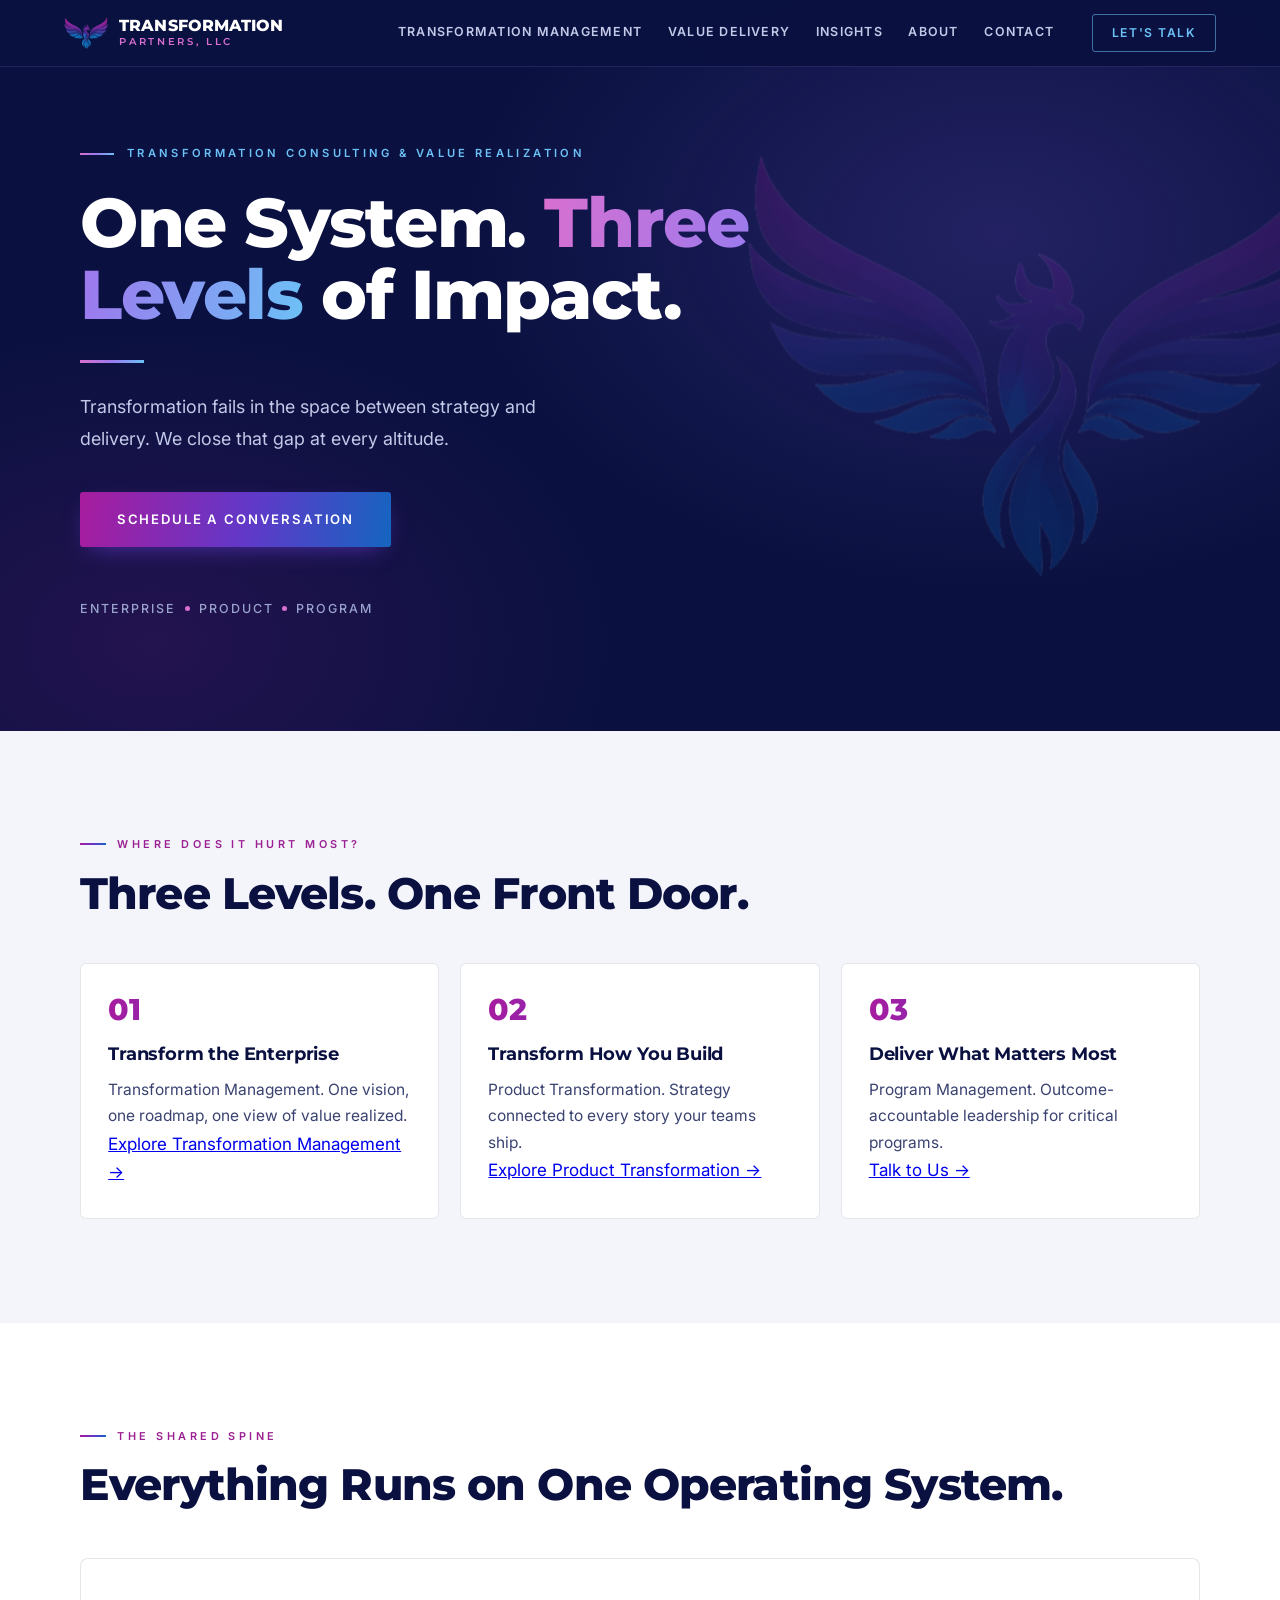
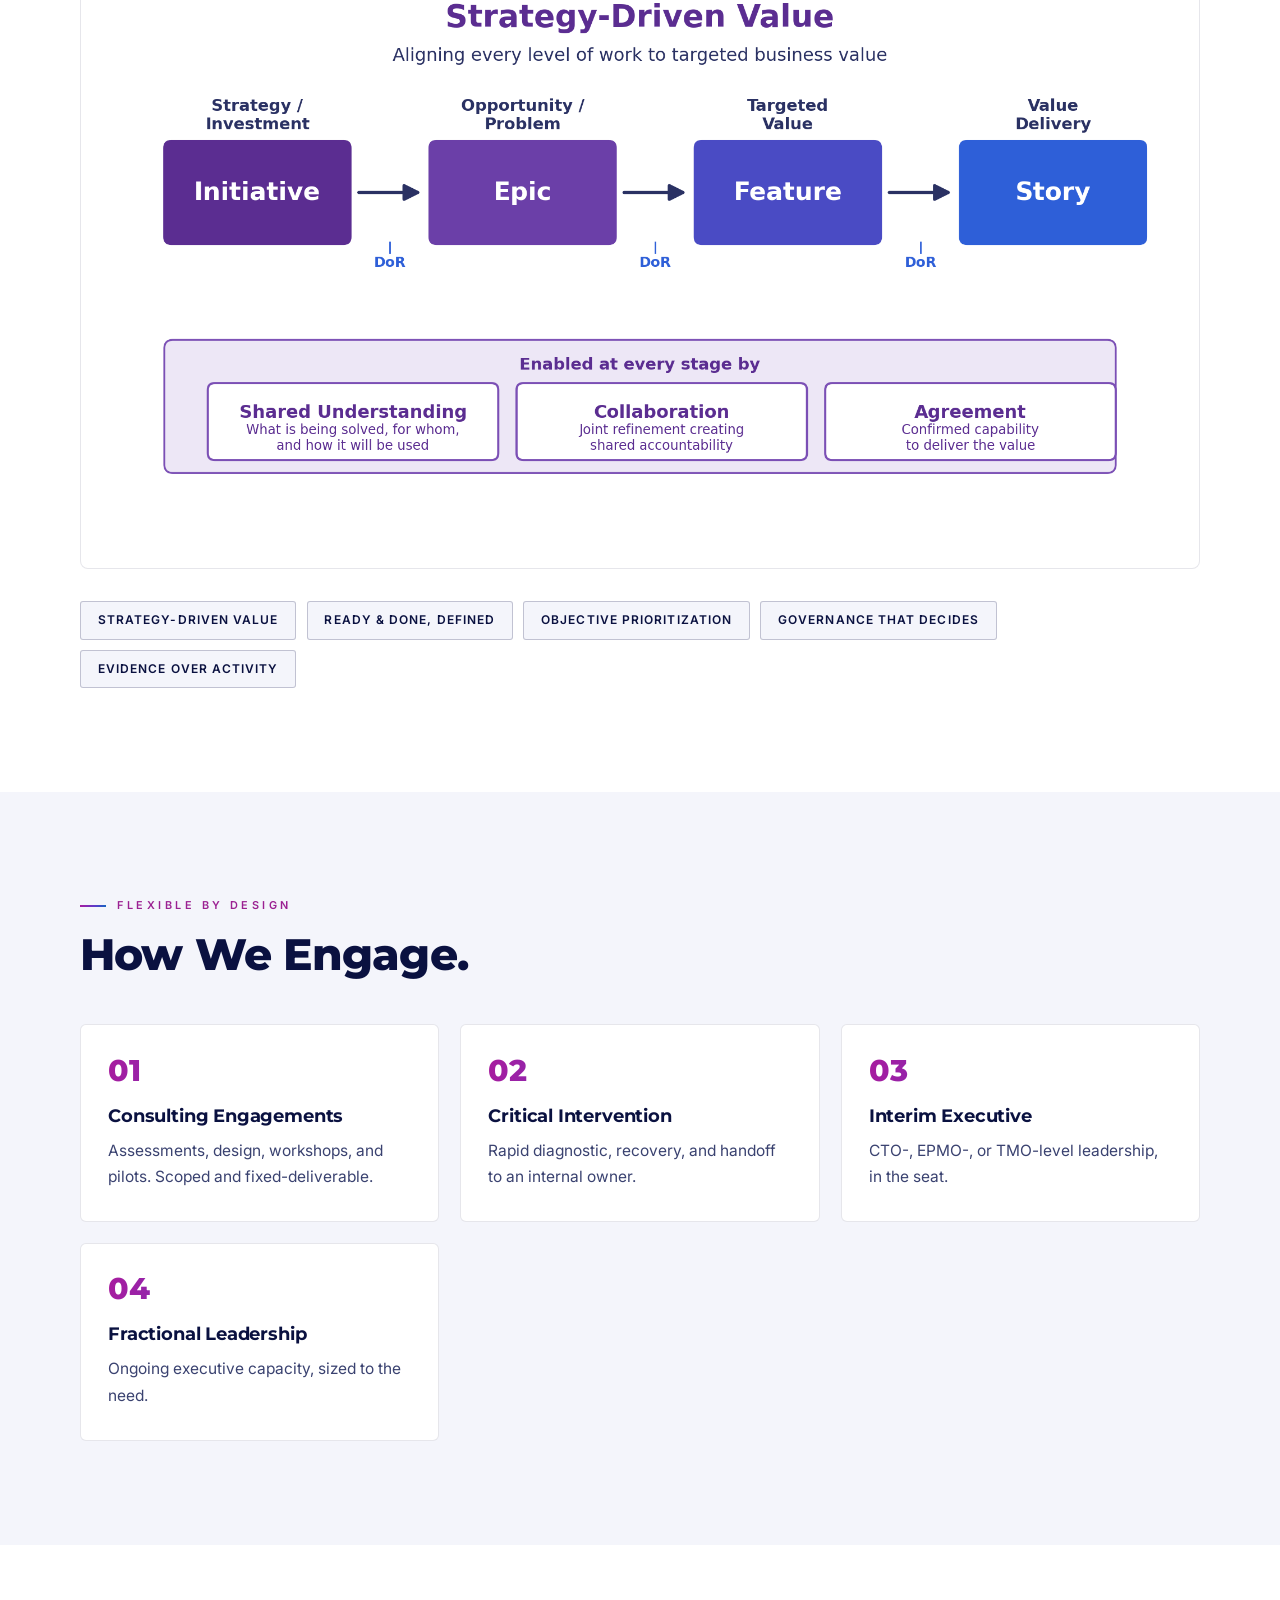
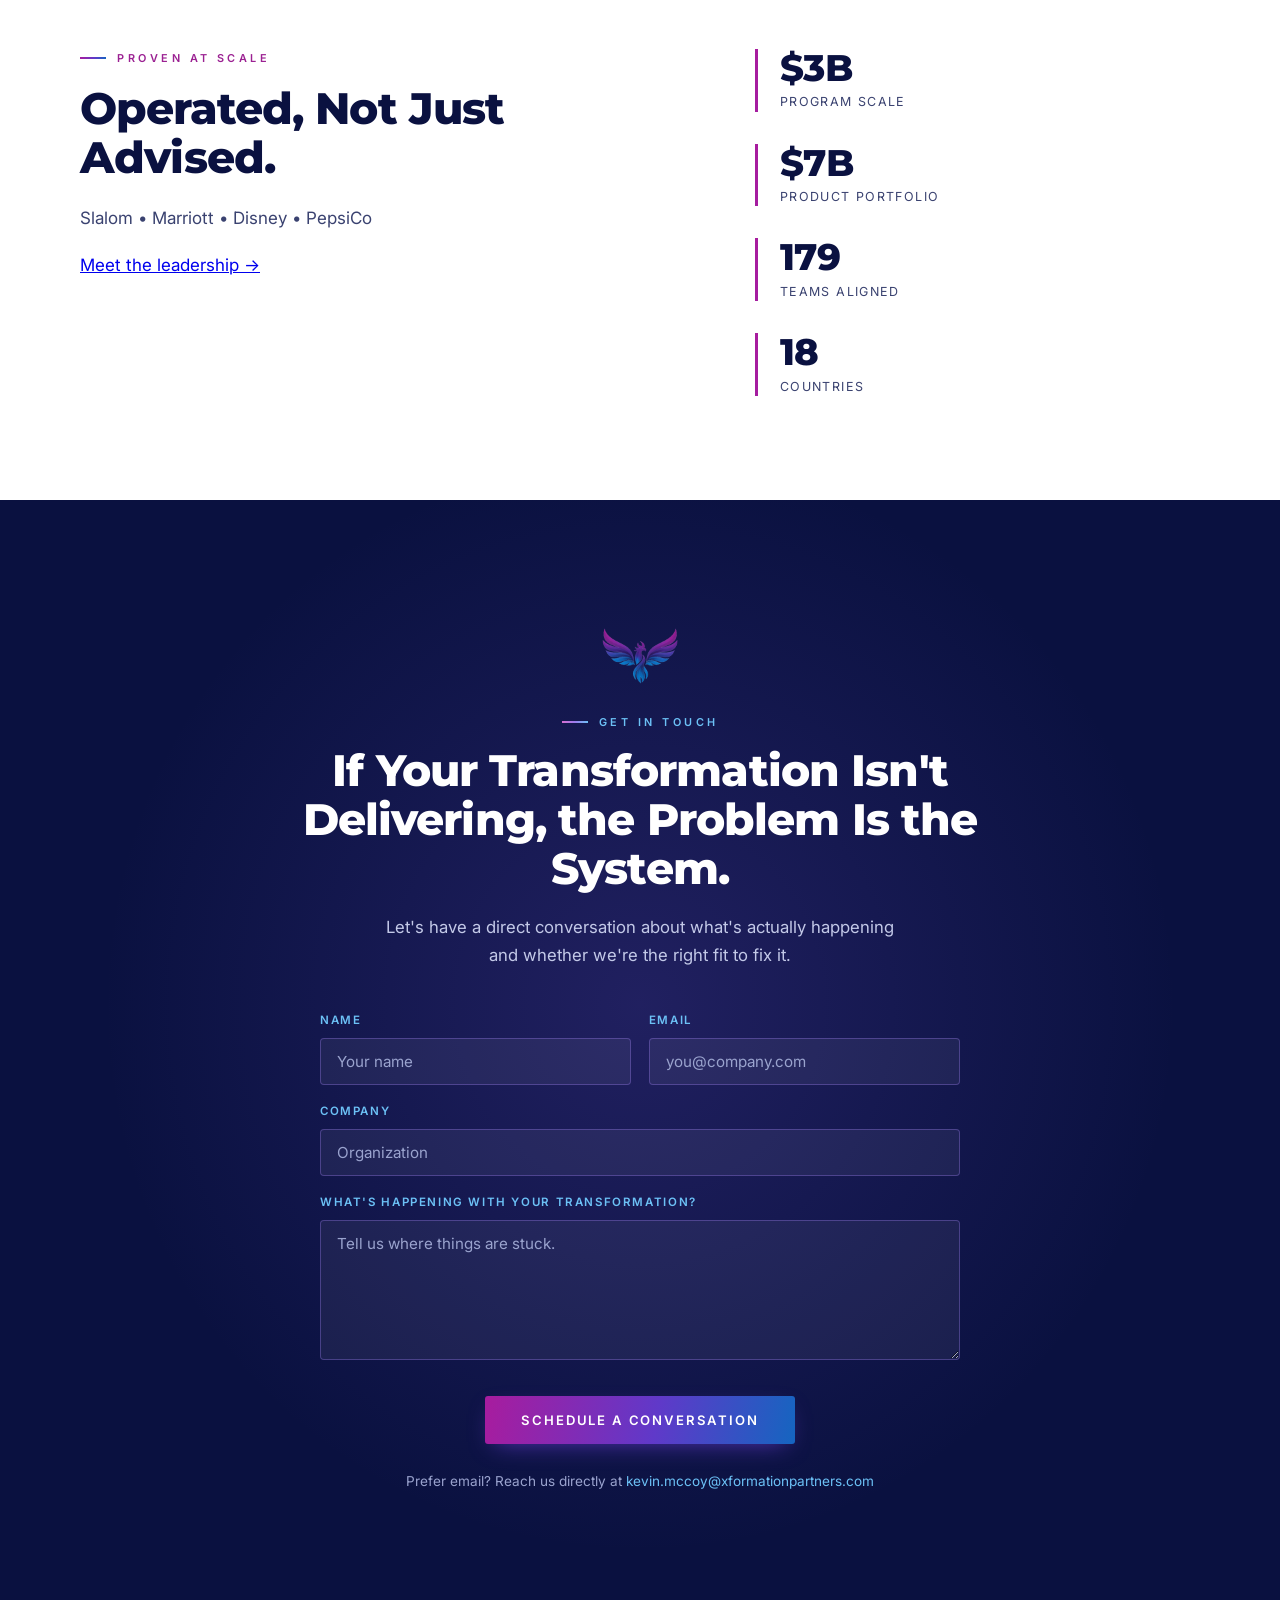
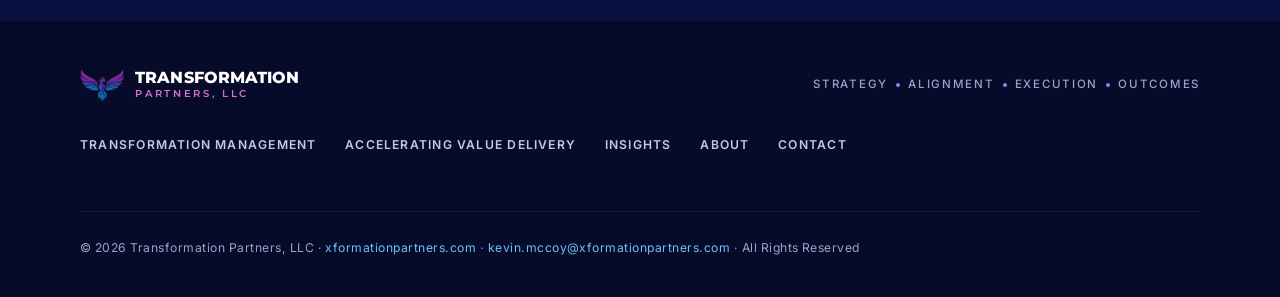
==== commit 426df157: "Rename TMO Services to Transformation Management" ====
--- a/index.html
+++ b/index.html
@@ -38,8 +38,11 @@
         <span class="brand-sub">PARTNERS, LLC</span>
       </span>
     </a>
-    <div class="nav-links">
-      <a href="tmo.html">TMO Services</a>
+    <button class="nav-toggle" aria-label="Menu" aria-expanded="false" aria-controls="site-menu">
+      <span></span><span></span><span></span>
+    </button>
+    <div class="nav-links" id="site-menu">
+      <a href="tmo.html">Transformation Management</a>
       <a href="accelerating-value-delivery.html">Value Delivery</a>
       <a href="insights.html">Insights</a>
       <a href="about.html">About</a>
@@ -75,8 +78,8 @@
         <div class="method-card">
           <div class="method-num">01</div>
           <h3 class="method-title">Transform the Enterprise</h3>
-          <p class="method-desc">TMO Services. One vision, one roadmap, one view of value realized.</p>
-          <p><a href="tmo.html">Explore TMO Services &rarr;</a></p>
+          <p class="method-desc">Transformation Management. One vision, one roadmap, one view of value realized.</p>
+          <p><a href="tmo.html">Explore Transformation Management &rarr;</a></p>
         </div>
         <div class="method-card">
           <div class="method-num">02</div>
@@ -208,7 +211,7 @@
         <span>Outcomes</span>
       </p>
       <div class="footer-nav">
-        <a href="tmo.html">TMO Services</a>
+        <a href="tmo.html">Transformation Management</a>
         <a href="accelerating-value-delivery.html">Accelerating Value Delivery</a>
         <a href="insights.html">Insights</a>
         <a href="about.html">About</a>
@@ -223,6 +226,17 @@
       entries.forEach(e => { if (e.isIntersecting) { e.target.classList.add('visible'); obs.unobserve(e.target); } });
     }, { threshold: 0.12 });
     document.querySelectorAll('.reveal').forEach(el => obs.observe(el));
+    const navToggle = document.querySelector('.nav-toggle'), siteMenu = document.getElementById('site-menu');
+    if (navToggle && siteMenu) {
+      navToggle.addEventListener('click', () => {
+        const open = siteMenu.classList.toggle('open');
+        navToggle.setAttribute('aria-expanded', open);
+      });
+      siteMenu.querySelectorAll('a').forEach(a => a.addEventListener('click', () => {
+        siteMenu.classList.remove('open');
+        navToggle.setAttribute('aria-expanded', 'false');
+      }));
+    }
   </script>
 
 </body>
--- a/assets/styles.css
+++ b/assets/styles.css
@@ -29,6 +29,11 @@
 .nav-links a[aria-current="page"]{color:var(--blue);border-bottom-color:var(--blue)}
 .nav-cta{font-family:Inter,sans-serif;font-size:.76rem;font-weight:600;letter-spacing:.13em;text-transform:uppercase;color:var(--blue);text-decoration:none;border:1.5px solid rgba(108,193,246,.55);padding:.5rem 1.15rem;border-radius:3px;white-space:nowrap;transition:background-color .2s,color .2s,border-color .2s}
 .nav-cta:hover{background:var(--blue);color:var(--navy);border-color:var(--blue)}
+.nav-toggle{display:none;background:none;border:1.5px solid rgba(155,123,238,.45);border-radius:3px;padding:.45rem .6rem;cursor:pointer}
+.nav-toggle span{display:block;width:20px;height:2px;background:var(--on-dark);margin:4px 0;transition:transform .2s,opacity .2s}
+.nav-toggle[aria-expanded="true"] span:nth-child(1){transform:translateY(6px) rotate(45deg)}
+.nav-toggle[aria-expanded="true"] span:nth-child(2){opacity:0}
+.nav-toggle[aria-expanded="true"] span:nth-child(3){transform:translateY(-6px) rotate(-45deg)}
 
 .btn{display:inline-block;background-image:var(--grad-deep);background-color:#6039C9;color:var(--white);font-family:Inter,sans-serif;font-weight:600;font-size:.82rem;letter-spacing:.14em;text-transform:uppercase;text-decoration:none;padding:1rem 2.3rem;border-radius:3px;border:0;cursor:pointer;box-shadow:0 8px 24px -10px rgba(96,57,201,.9);transition:transform .2s,box-shadow .2s,filter .2s}
 .btn:hover{filter:brightness(1.12);transform:translateY(-2px);box-shadow:0 14px 30px -10px rgba(96,57,201,.95)}
@@ -205,7 +210,11 @@
   .nav-links{gap:1.1rem;margin-right:.8rem}
 }
 @media (max-width:900px){
-  .nav-links{display:none}
+  .nav-toggle{display:block}
+  .nav-links{display:none;position:absolute;top:100%;left:0;right:0;flex-direction:column;align-items:flex-start;gap:0;margin:0;padding:.4rem 5vw 1rem;background:rgba(10,17,64,.97);backdrop-filter:blur(10px);border-bottom:1px solid rgba(155,123,238,.25)}
+  .nav-links.open{display:flex}
+  .nav-links a{width:100%;padding:.85rem 0;border-bottom:1px solid rgba(155,123,238,.12)}
+  .nav-links a[aria-current="page"]{border-bottom-color:rgba(155,123,238,.12)}
 }
 @media (max-width:860px){
   .about-grid,.bio-grid,.featured-paper{grid-template-columns:1fr;gap:2.8rem}
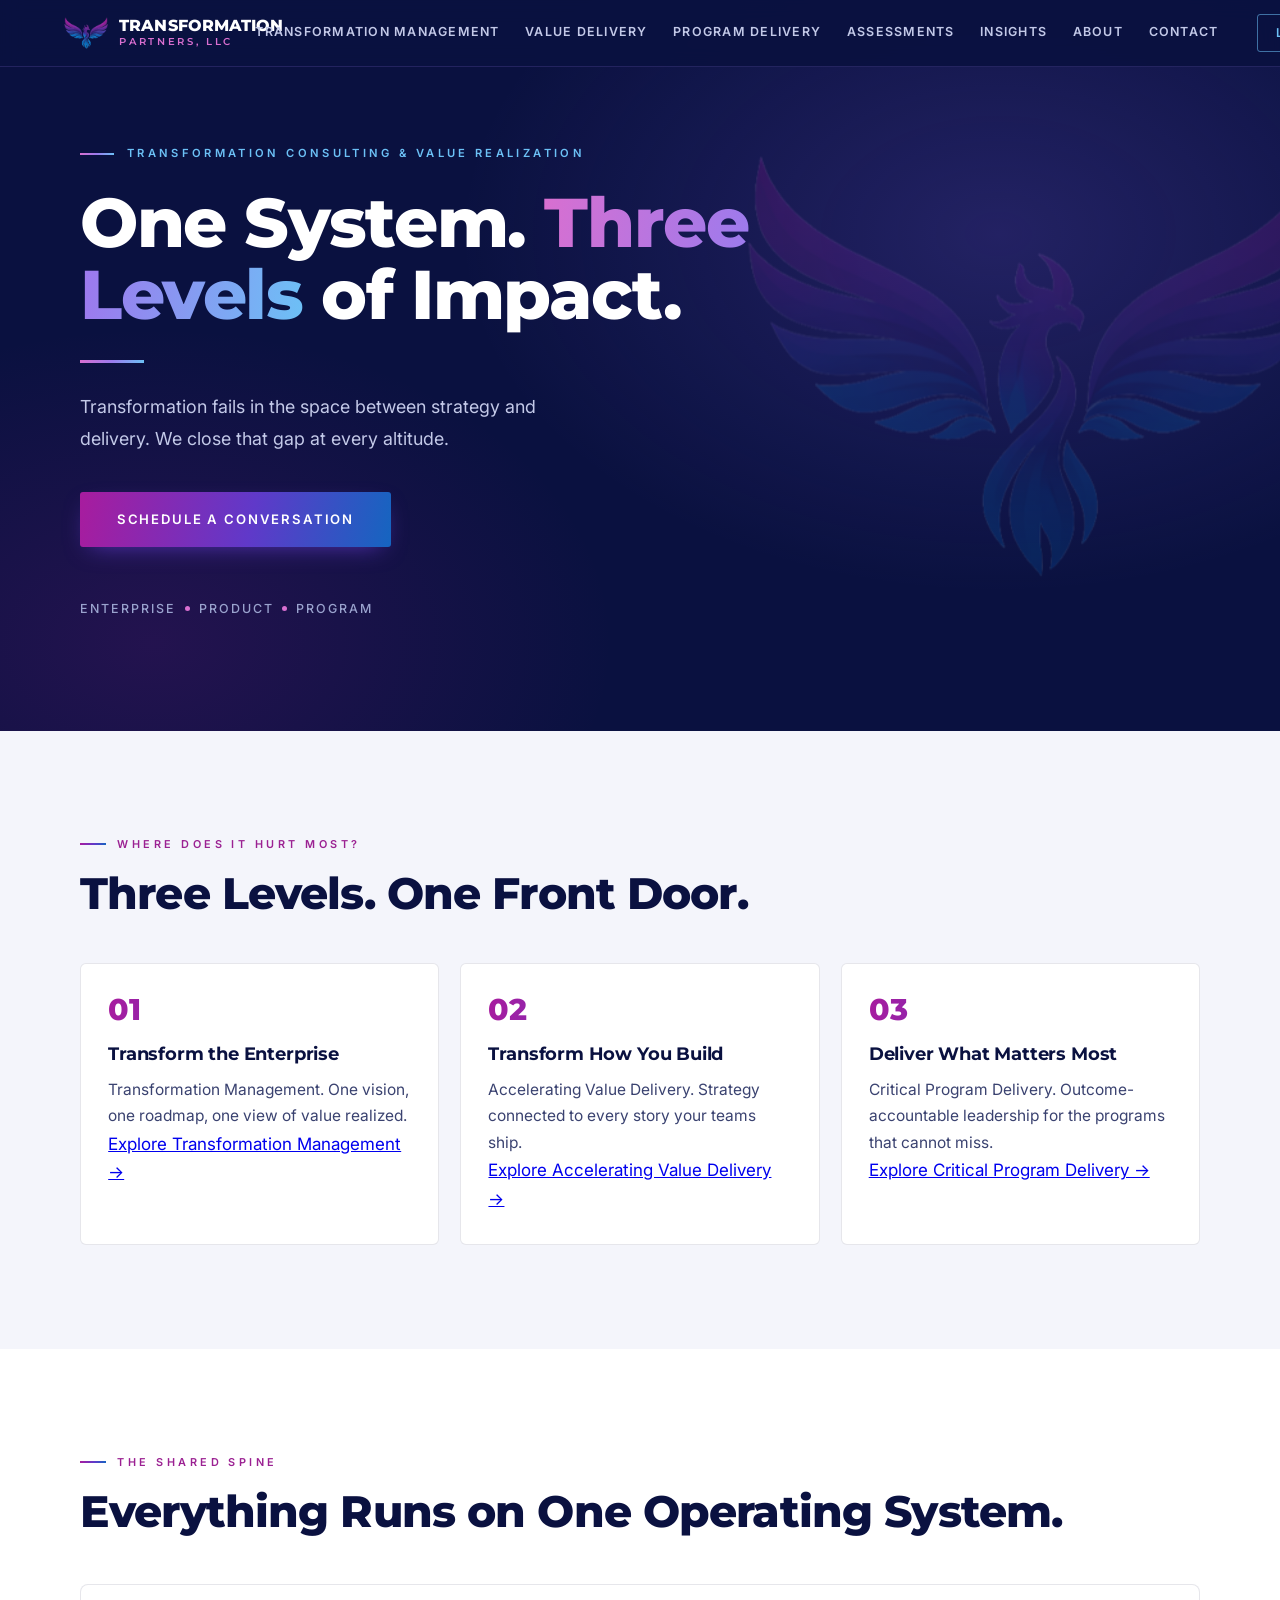
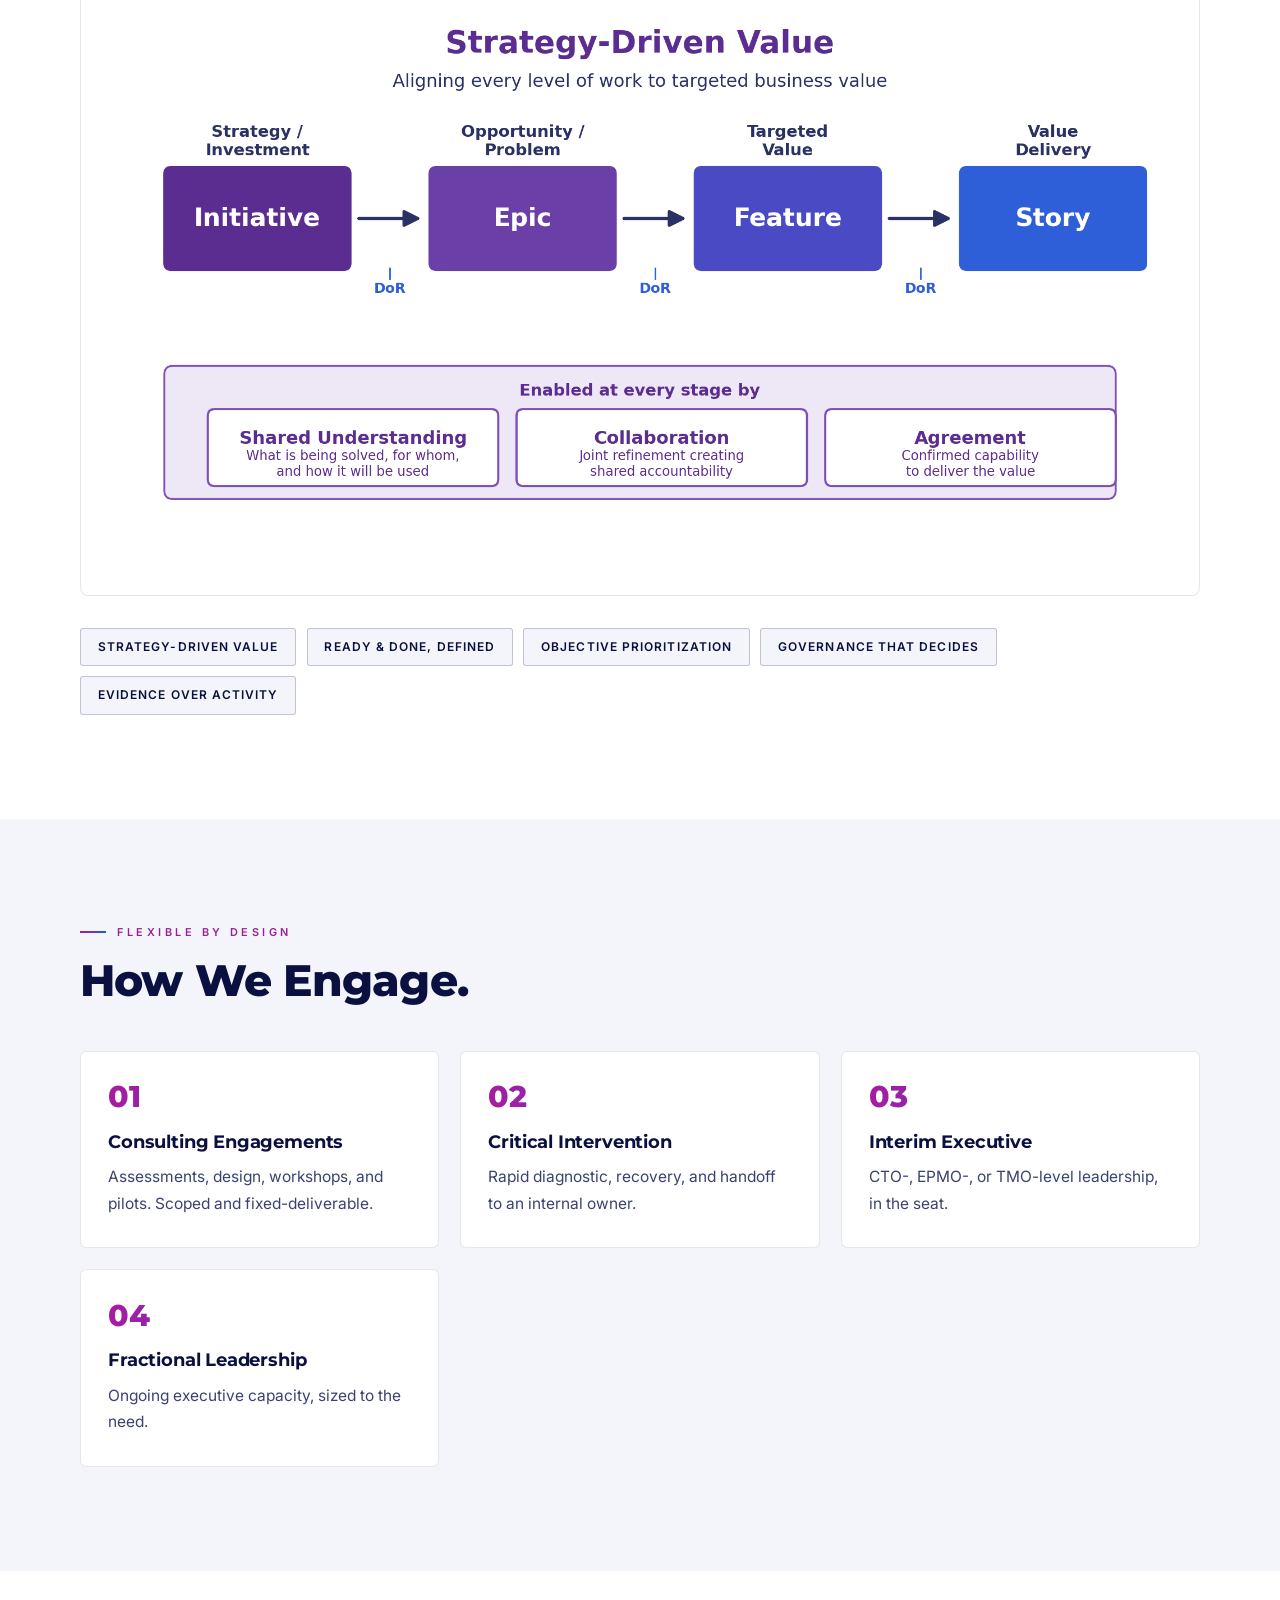
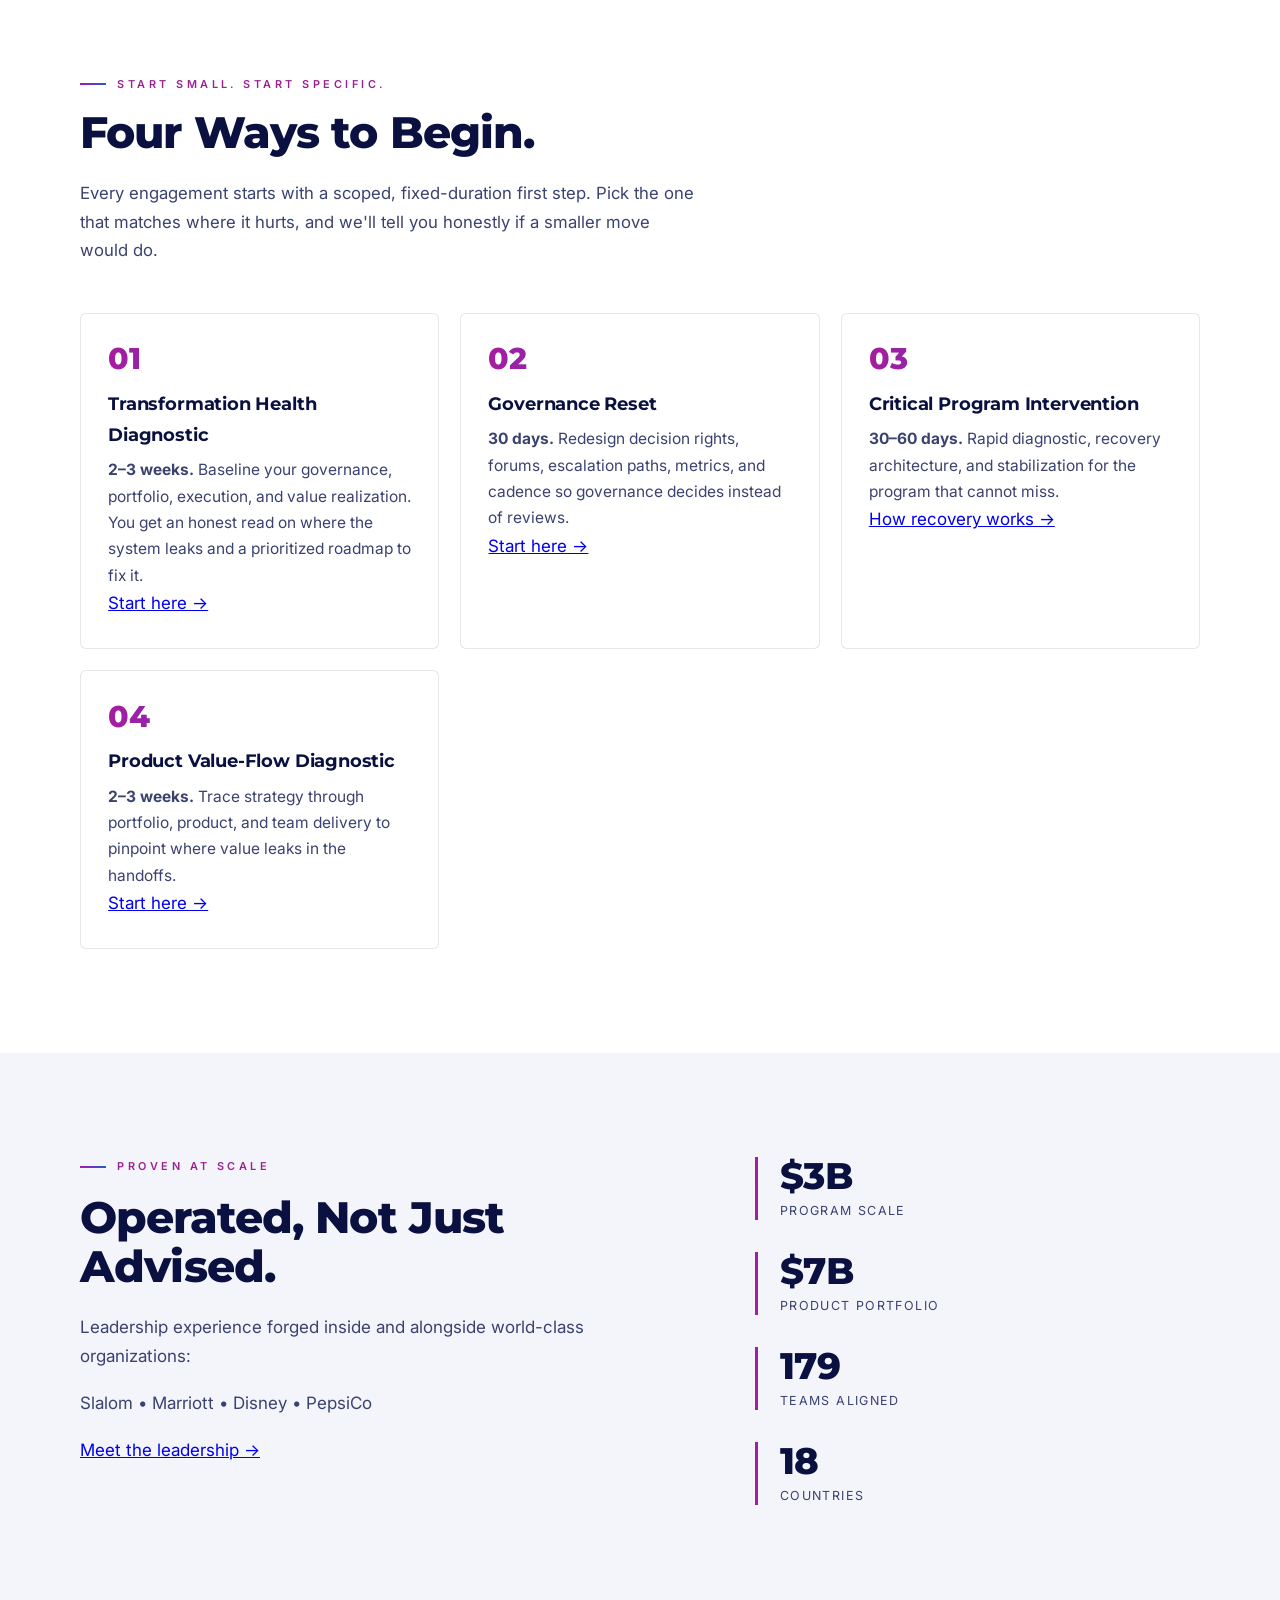
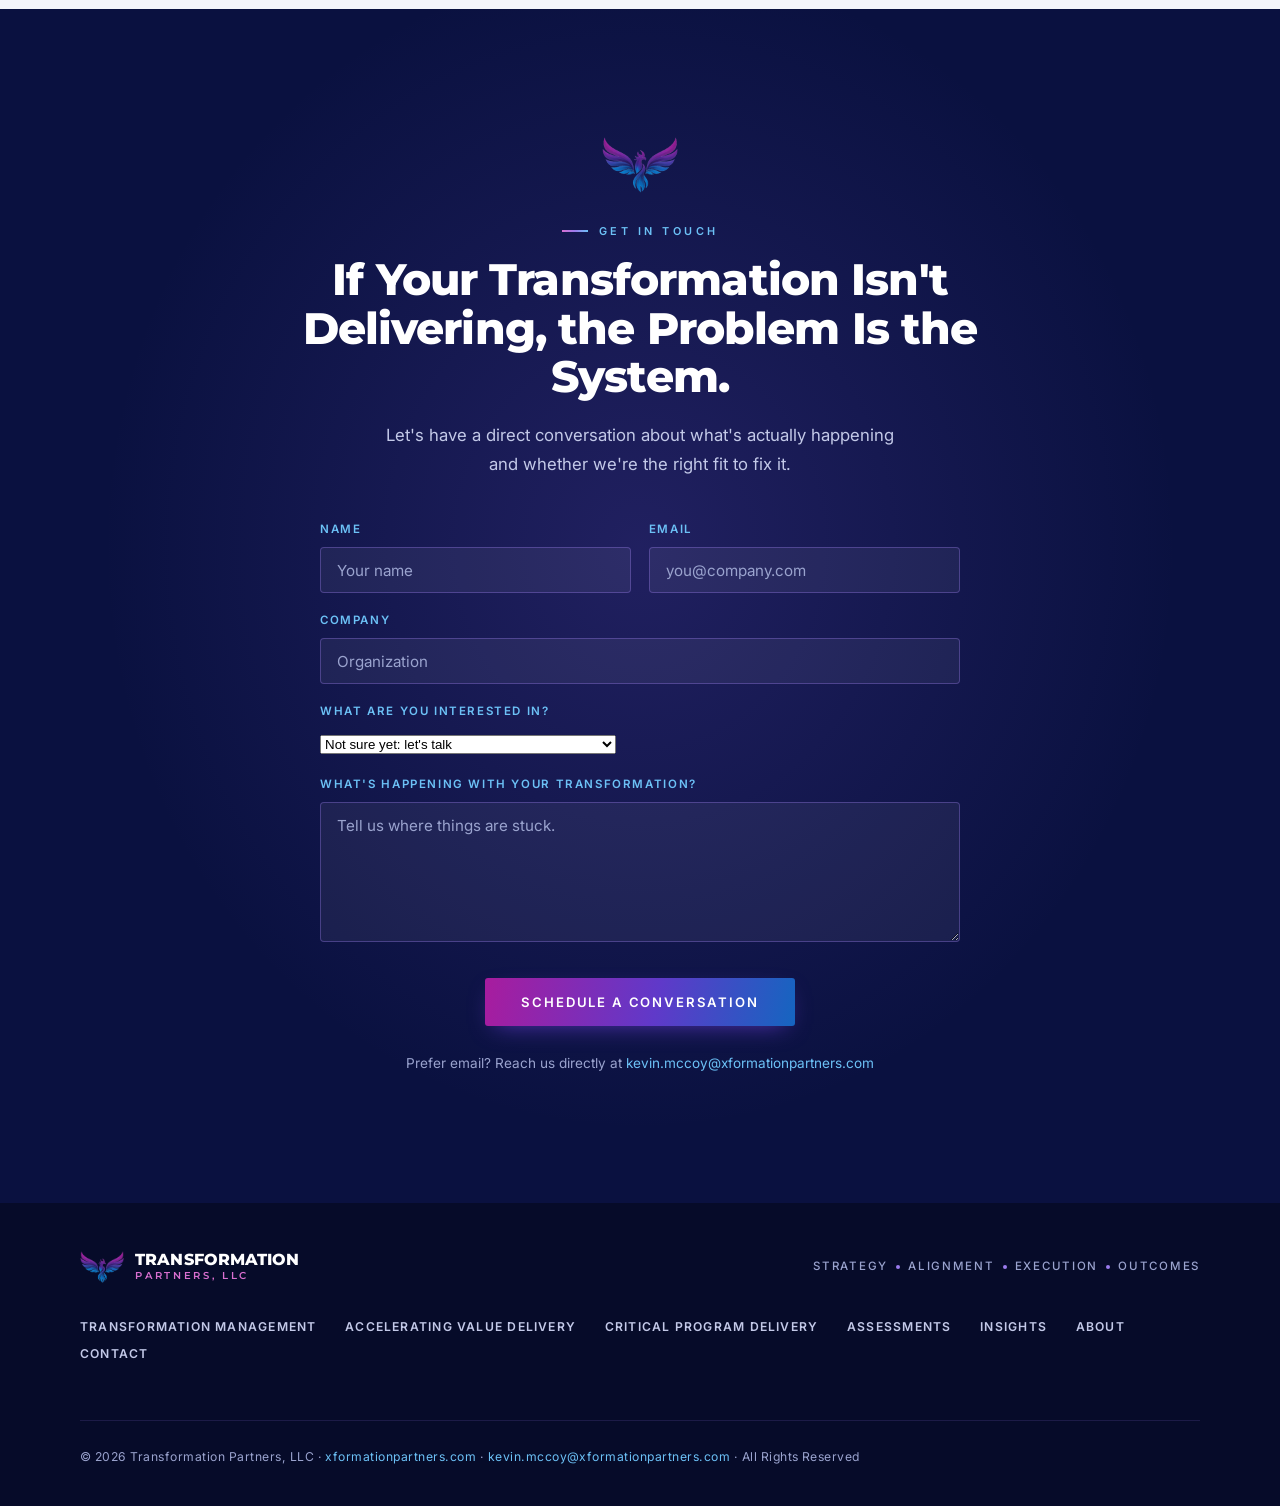
==== commit bd094781: "Conversion fixes: CPD page, entry offers, assessment bridges, naming" ====
--- a/index.html
+++ b/index.html
@@ -44,6 +44,8 @@
     <div class="nav-links" id="site-menu">
       <a href="tmo.html">Transformation Management</a>
       <a href="accelerating-value-delivery.html">Value Delivery</a>
+      <a href="critical-program-delivery.html">Program Delivery</a>
+      <a href="assessments.html">Assessments</a>
       <a href="insights.html">Insights</a>
       <a href="about.html">About</a>
       <a href="#contact">Contact</a>
@@ -84,14 +86,14 @@
         <div class="method-card">
           <div class="method-num">02</div>
           <h3 class="method-title">Transform How You Build</h3>
-          <p class="method-desc">Product Transformation. Strategy connected to every story your teams ship.</p>
-          <p><a href="accelerating-value-delivery.html">Explore Product Transformation &rarr;</a></p>
+          <p class="method-desc">Accelerating Value Delivery. Strategy connected to every story your teams ship.</p>
+          <p><a href="accelerating-value-delivery.html">Explore Accelerating Value Delivery &rarr;</a></p>
         </div>
         <div class="method-card">
           <div class="method-num">03</div>
           <h3 class="method-title">Deliver What Matters Most</h3>
-          <p class="method-desc">Program Management. Outcome-accountable leadership for critical programs.</p>
-          <p><a href="#contact">Talk to Us &rarr;</a></p>
+          <p class="method-desc">Critical Program Delivery. Outcome-accountable leadership for the programs that cannot miss.</p>
+          <p><a href="critical-program-delivery.html">Explore Critical Program Delivery &rarr;</a></p>
         </div>
       </div>
     </div>
@@ -143,11 +145,46 @@
     </div>
   </section>
 
-  <section id="proof" style="background:var(--white)">
+  <section id="offers" style="background:var(--white)">
+    <div class="wrap">
+      <p class="label">Start Small. Start Specific.</p>
+      <h2>Four Ways to Begin.</h2>
+      <p class="intro">Every engagement starts with a scoped, fixed-duration first step. Pick the one that matches where it hurts, and we'll tell you honestly if a smaller move would do.</p>
+      <div class="method-grid reveal">
+        <div class="method-card">
+          <div class="method-num">01</div>
+          <h3 class="method-title">Transformation Health Diagnostic</h3>
+          <p class="method-desc"><strong>2&ndash;3 weeks.</strong> Baseline your governance, portfolio, execution, and value realization. You get an honest read on where the system leaks and a prioritized roadmap to fix it.</p>
+          <p><a href="#contact">Start here &rarr;</a></p>
+        </div>
+        <div class="method-card">
+          <div class="method-num">02</div>
+          <h3 class="method-title">Governance Reset</h3>
+          <p class="method-desc"><strong>30 days.</strong> Redesign decision rights, forums, escalation paths, metrics, and cadence so governance decides instead of reviews.</p>
+          <p><a href="#contact">Start here &rarr;</a></p>
+        </div>
+        <div class="method-card">
+          <div class="method-num">03</div>
+          <h3 class="method-title">Critical Program Intervention</h3>
+          <p class="method-desc"><strong>30&ndash;60 days.</strong> Rapid diagnostic, recovery architecture, and stabilization for the program that cannot miss.</p>
+          <p><a href="critical-program-delivery.html">How recovery works &rarr;</a></p>
+        </div>
+        <div class="method-card">
+          <div class="method-num">04</div>
+          <h3 class="method-title">Product Value-Flow Diagnostic</h3>
+          <p class="method-desc"><strong>2&ndash;3 weeks.</strong> Trace strategy through portfolio, product, and team delivery to pinpoint where value leaks in the handoffs.</p>
+          <p><a href="#contact">Start here &rarr;</a></p>
+        </div>
+      </div>
+    </div>
+  </section>
+
+  <section id="proof">
     <div class="wrap about-grid reveal">
       <div class="about-text">
         <p class="label">Proven at Scale</p>
         <h2>Operated, Not Just Advised.</h2>
+        <p>Leadership experience forged inside and alongside world-class organizations:</p>
         <p>Slalom &bull; Marriott &bull; Disney &bull; PepsiCo</p>
         <p><a href="about.html">Meet the leadership &rarr;</a></p>
       </div>
@@ -182,6 +219,17 @@
         <div class="full">
           <label for="cf-company">Company</label>
           <input id="cf-company" type="text" name="company" placeholder="Organization">
+        </div>
+        <div class="full">
+          <label for="cf-interest">What are you interested in?</label>
+          <select id="cf-interest" name="interest">
+            <option value="Not sure yet / general conversation" selected>Not sure yet: let's talk</option>
+            <option value="Transformation Health Diagnostic (2-3 weeks)">Transformation Health Diagnostic (2&ndash;3 weeks)</option>
+            <option value="Governance Reset (30 days)">Governance Reset (30 days)</option>
+            <option value="Critical Program Intervention (30-60 days)">Critical Program Intervention (30&ndash;60 days)</option>
+            <option value="Product Value-Flow Diagnostic (2-3 weeks)">Product Value-Flow Diagnostic (2&ndash;3 weeks)</option>
+            <option value="Interim / fractional executive leadership">Interim or fractional executive leadership</option>
+          </select>
         </div>
         <div class="full">
           <label for="cf-message">What's happening with your transformation?</label>
@@ -213,6 +261,8 @@
       <div class="footer-nav">
         <a href="tmo.html">Transformation Management</a>
         <a href="accelerating-value-delivery.html">Accelerating Value Delivery</a>
+        <a href="critical-program-delivery.html">Critical Program Delivery</a>
+        <a href="assessments.html">Assessments</a>
         <a href="insights.html">Insights</a>
         <a href="about.html">About</a>
         <a href="#contact">Contact</a>
